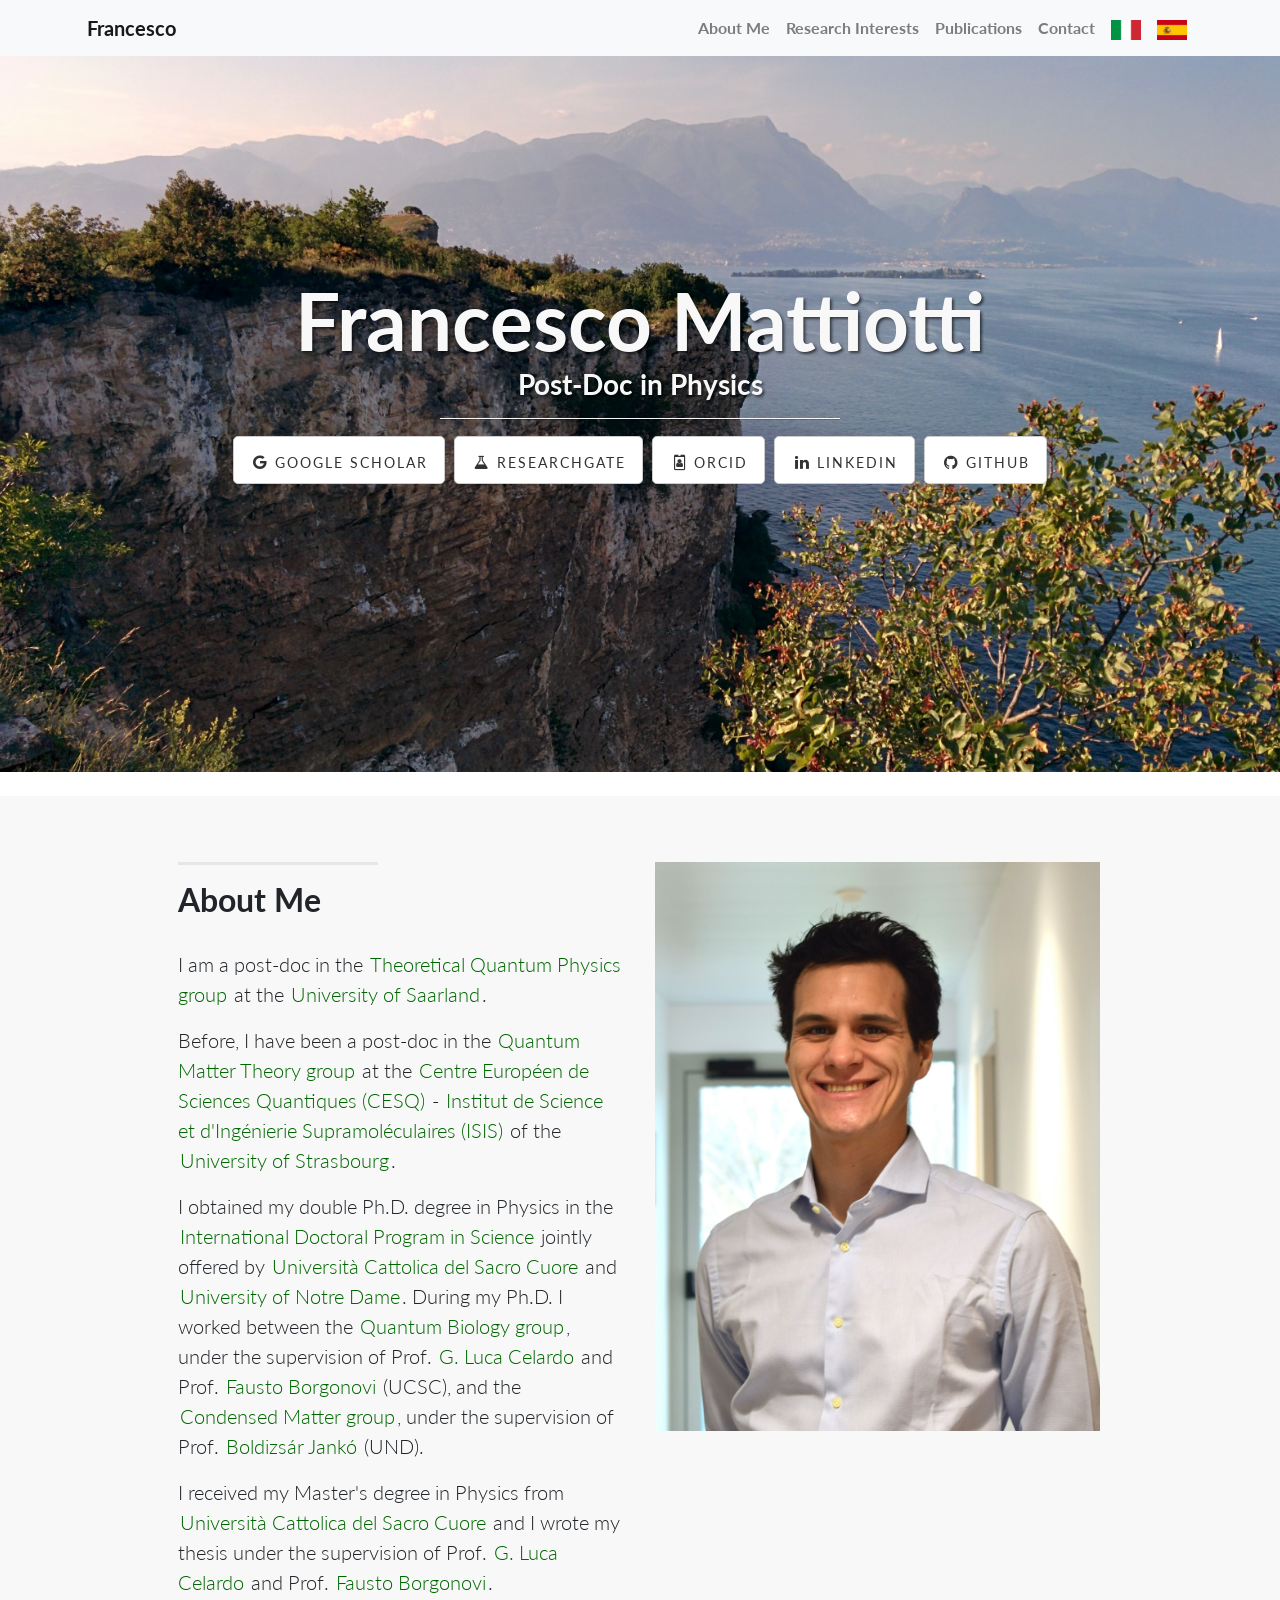
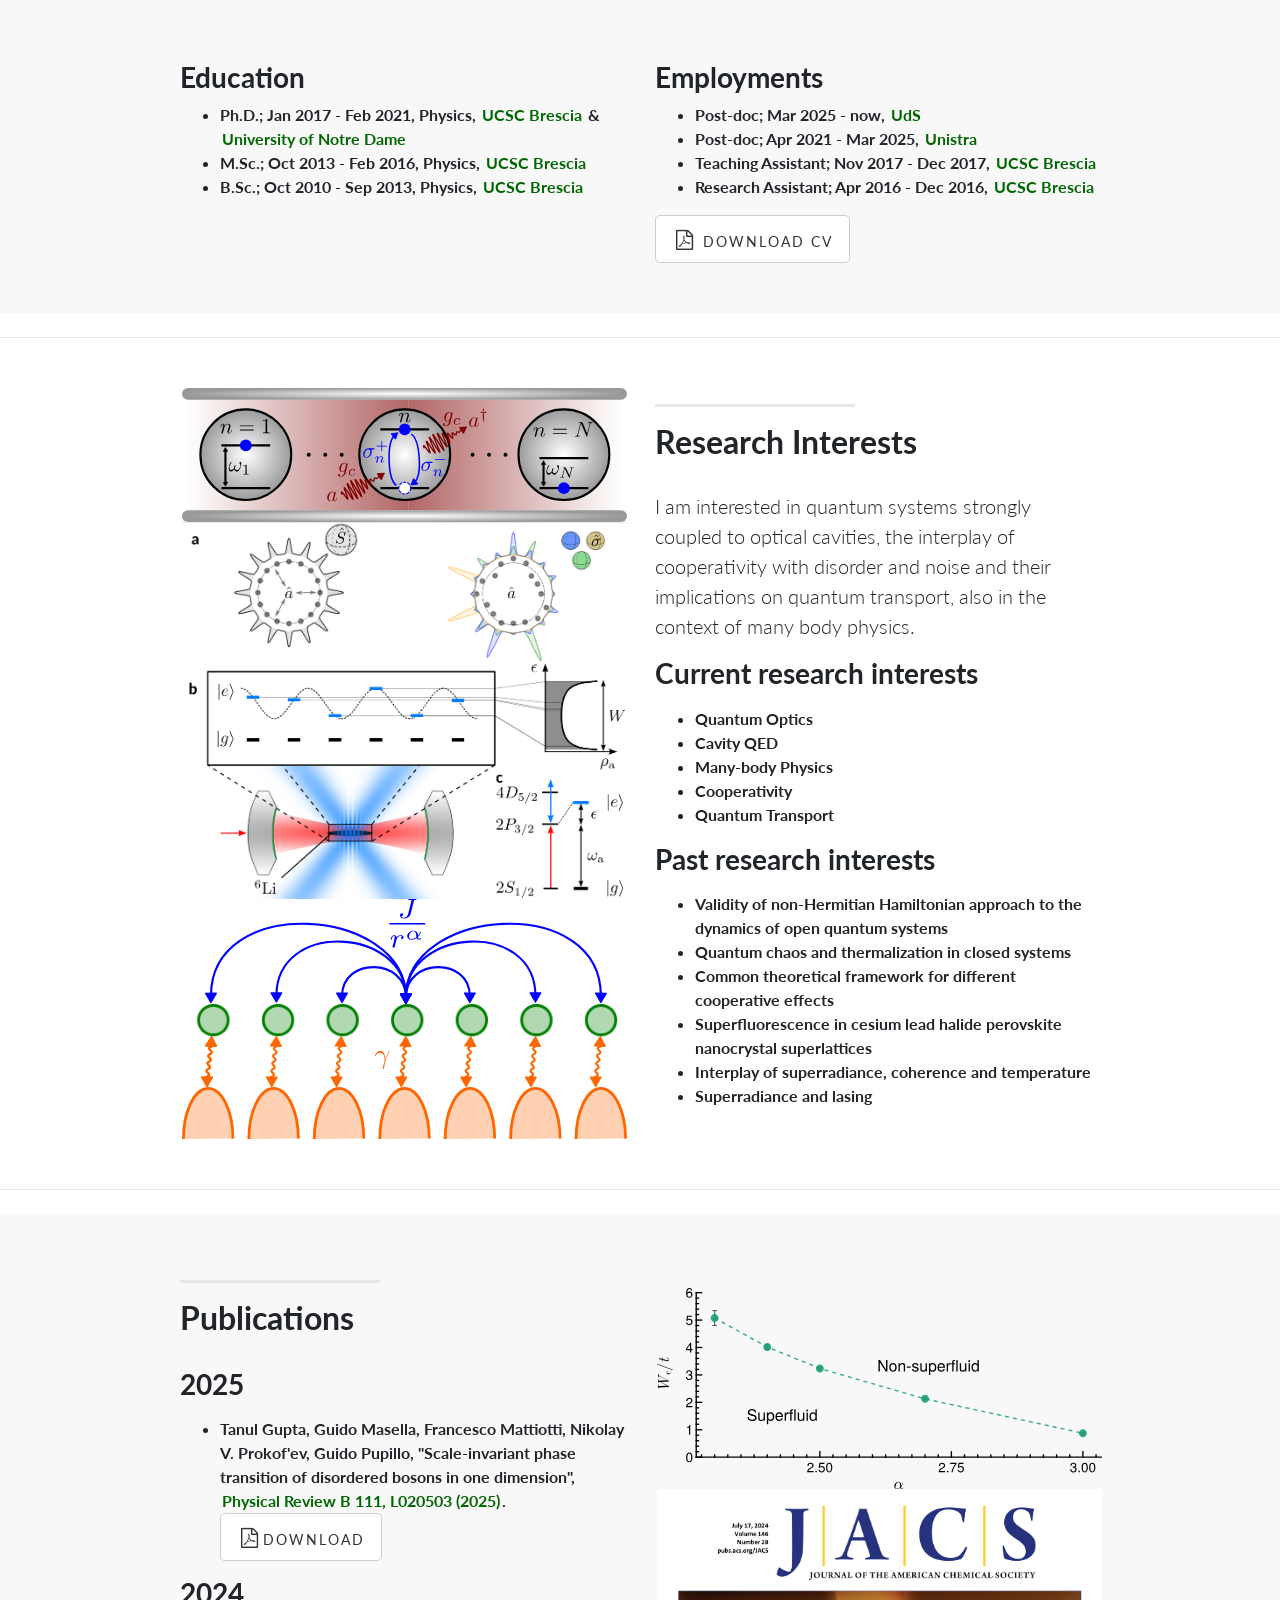
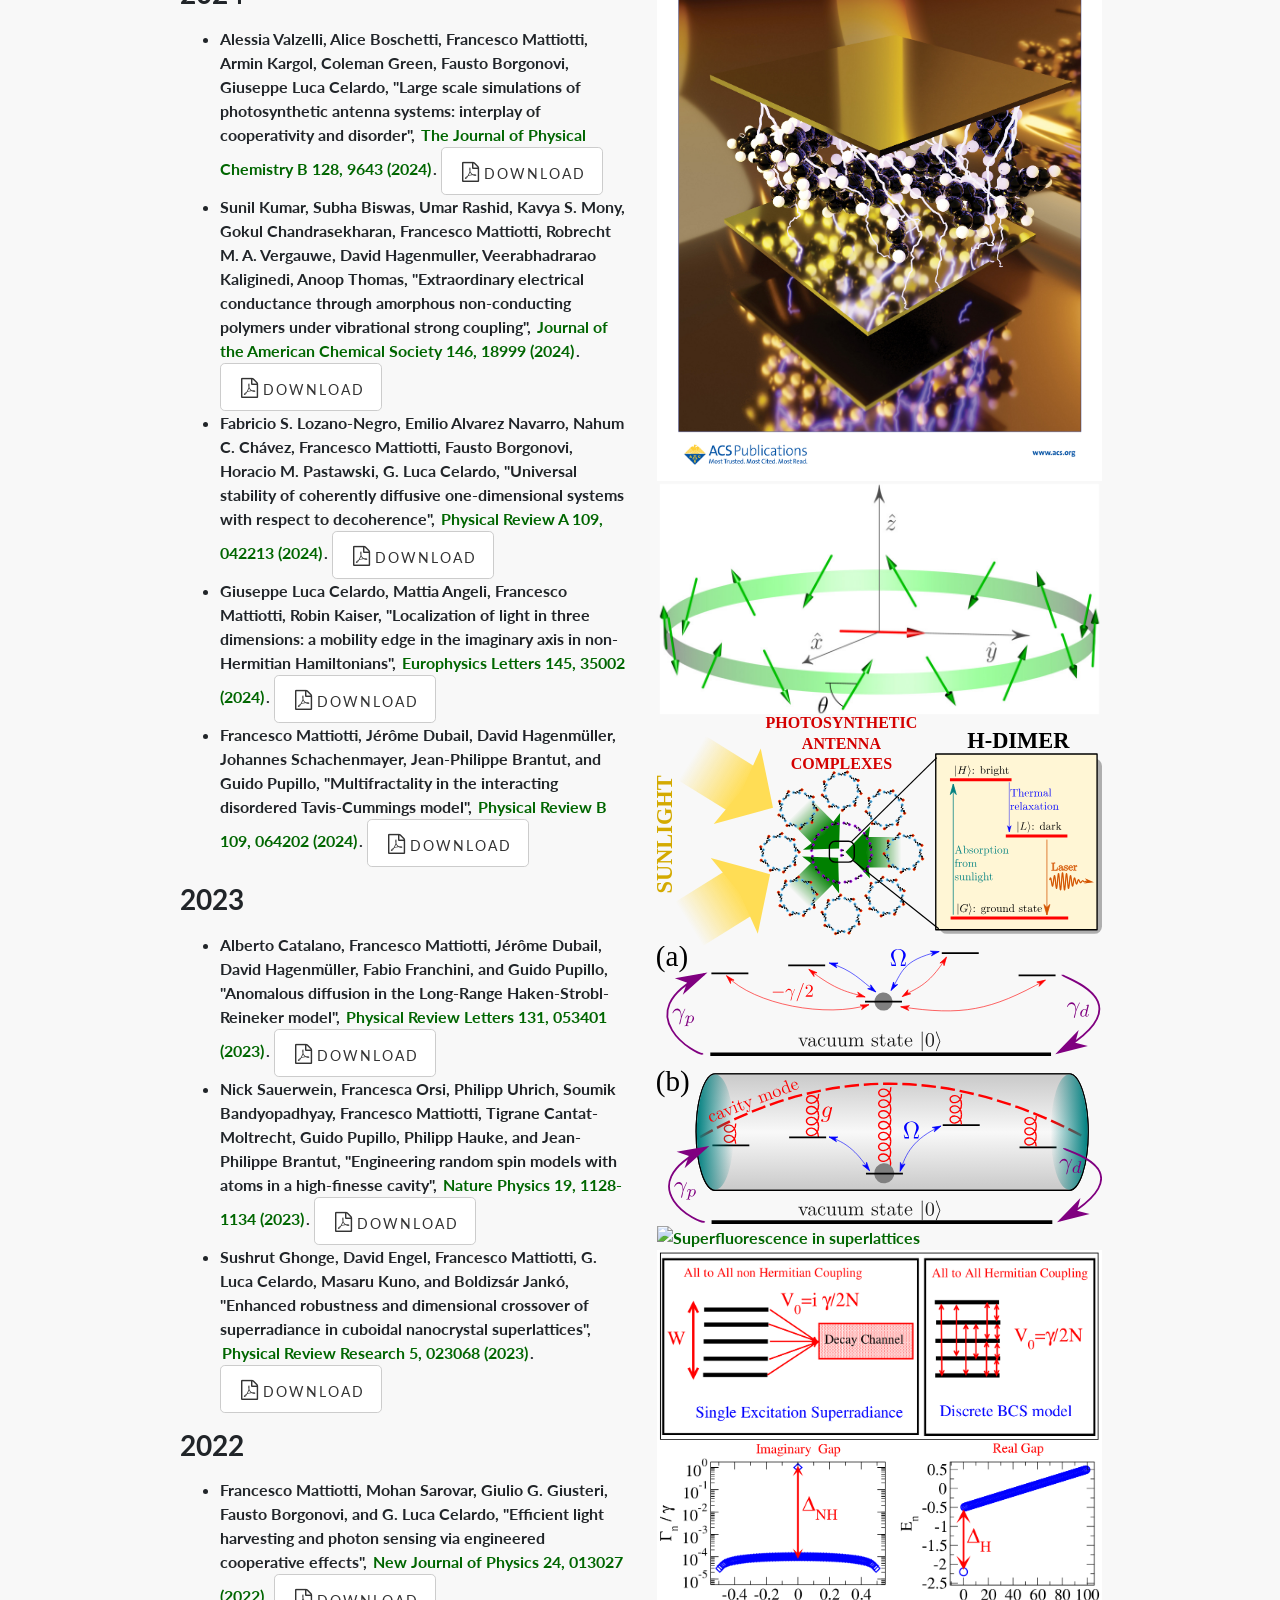
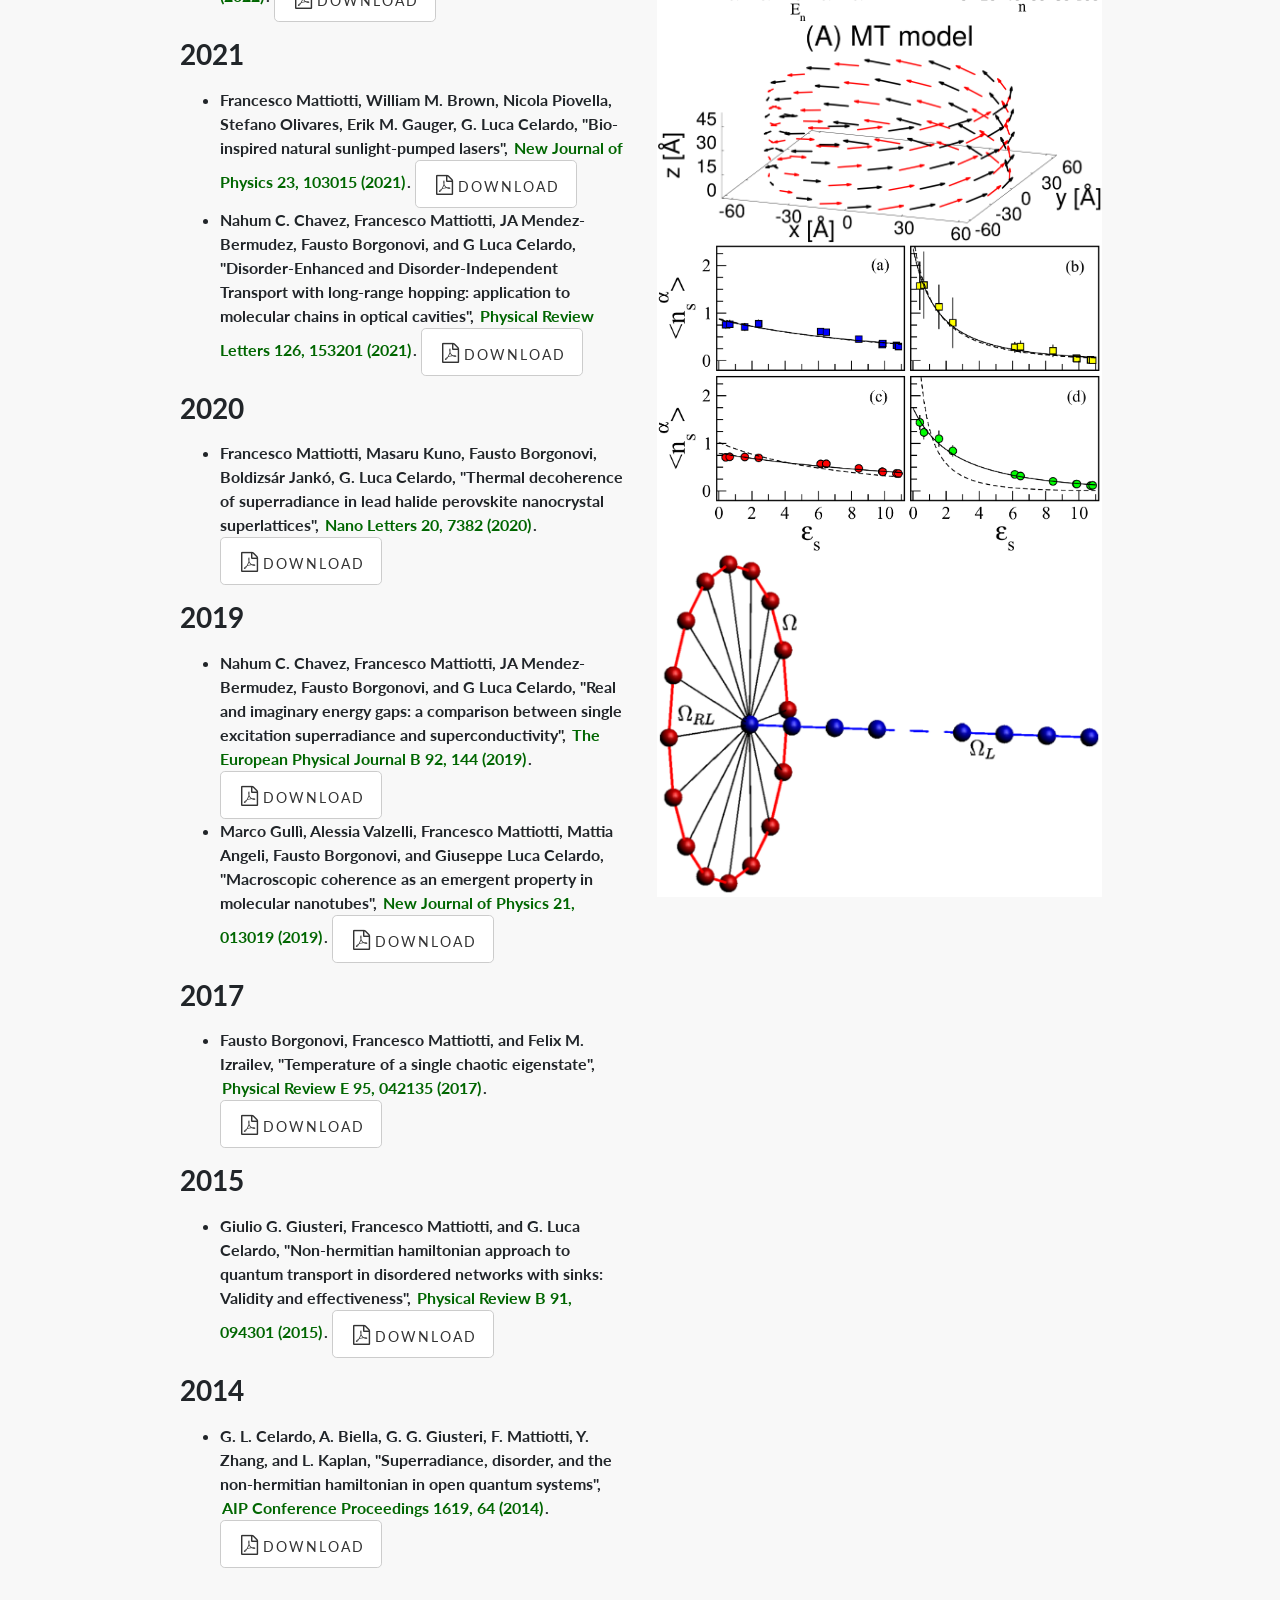
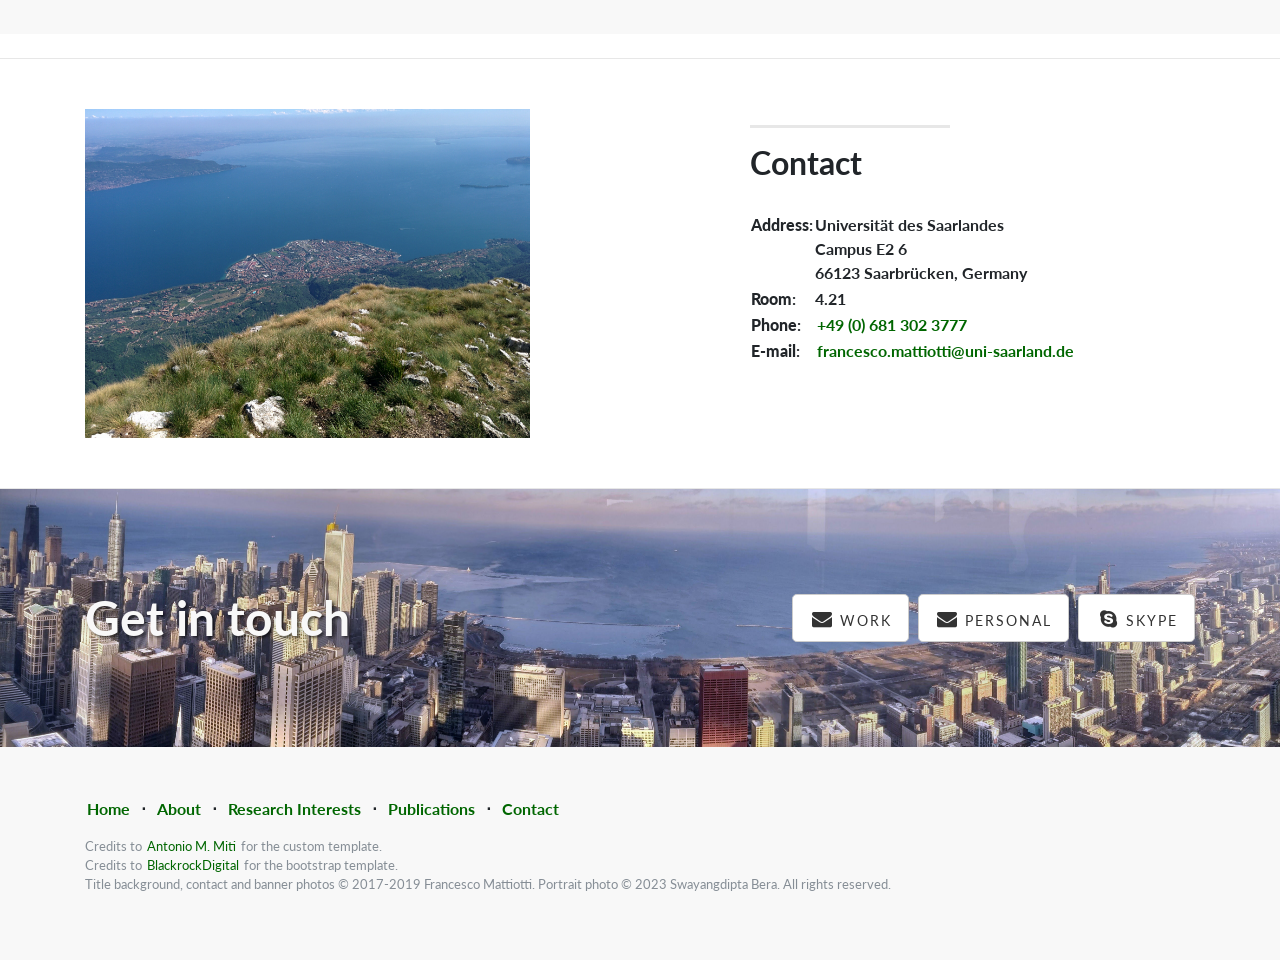
==== index.html @ fedf4f78 "wrong start month" ====
<!DOCTYPE html>
<html lang="en">

<link rel="shortcut icon" href="figures/icon.png" type="image/png">
<link rel="icon" href="figures/icon.png" type="image/png">

  <head>

    <meta charset="utf-8">
    <meta name="viewport" content="width=device-width, initial-scale=1, shrink-to-fit=no">
    <meta name="description" content="Personal webpage">
    <meta name="author" content="Francesco Mattiotti">

    <title>Francesco Mattiotti</title>

    <!-- Bootstrap core CSS -->
    <link href="vendor/bootstrap/css/bootstrap.css" rel="stylesheet">

    <!-- Custom fonts for this template -->
    <link href="vendor/font-awesome/css/font-awesome.min.css" rel="stylesheet" type="text/css">
    <link href="https://fonts.googleapis.com/css?family=Lato:300,400,700,300italic,400italic,700italic" rel="stylesheet" type="text/css">

    <!-- Custom styles for this template -->
    <link href="css/landing-page.css" rel="stylesheet">

    <!-- Global site tag (gtag.js) - Google Analytics -->
    <script async src="https://www.googletagmanager.com/gtag/js?id=UA-137967695-1"></script>
    <script>
      window.dataLayer = window.dataLayer || [];
      function gtag(){dataLayer.push(arguments);}
      gtag('js', new Date());

      gtag('config', 'UA-137967695-1');
    </script>

  </head>

  <body>

    <!-- Navigation -->
    <nav class="navbar navbar-expand-lg navbar-light bg-light fixed-top">
      <div class="container">
        <a class="navbar-brand" href="#">Francesco</a>
        <button class="navbar-toggler" type="button" data-toggle="collapse" data-target="#navbarResponsive" aria-controls="navbarResponsive" aria-expanded="false" aria-label="Toggle navigation">
          <span class="navbar-toggler-icon"></span>
        </button>
        <div class="collapse navbar-collapse" id="navbarResponsive">
          <ul class="navbar-nav ml-auto">
            <li class="nav-item">
              <a class="nav-link" href="#about">About Me</a>
            </li>
            <li class="nav-item">
              <a class="nav-link" href="#research">Research Interests</a>
            </li>
            <li class="nav-item">
              <a class="nav-link" href="#publications">Publications</a>
            </li>
            <li class="nav-item">
              <a class="nav-link" href="#contact">Contact</a>
            </li>
            <li class="nav-item">
              <a class="nav-link" href="it.html"><img class="img" height="20px" src="figures/it.png" alt="Italiano"></a>
            </li>
            <li class="nav-item">
              <a class="nav-link" href="es.html"><img class="img" height="20px" src="figures/es.png" alt="Espa&ntilde;ol"></a>
            </li>
          </ul>
        </div>
      </div>
    </nav>

    <!-- Header -->
    <header class="intro-header">
      <div class="container">
        <div class="intro-message">
          <h1>Francesco Mattiotti</h1>
          <h3>Post-Doc in Physics</h3>
          <hr class="intro-divider">
          <ul class="list-inline intro-social-buttons">
            <li class="list-inline-item">
              <a href="https://scholar.google.com/citations?user=OHOtcpYAAAAJ" class="btn btn-default btn-lg">
                <i class="fa fa-google fa-fw"></i>
                <span class="network-name">Google Scholar</span>
              </a>
            </li>
            <li class="list-inline-item">
              <a href="https://www.researchgate.net/profile/Francesco_Mattiotti" class="btn btn-default btn-lg">
                <i class="fa fa-flask fa-fw"></i>
                <span class="network-name">ResearchGate</span>
              </a>
            </li>
            <li class="list-inline-item">
              <a href="https://orcid.org/0000-0002-2532-8876" class="btn btn-default btn-lg">
                <i class="fa fa-id-badge fa-fw"></i>
                <span class="network-name">ORCID</span>
              </a>
            </li>
            <li class="list-inline-item">
              <a href="https://www.linkedin.com/in/francesco-mattiotti-a76813144/" class="btn btn-default btn-lg">
                <i class="fa fa-linkedin fa-fw"></i>
                <span class="network-name">Linkedin</span>
              </a>
            </li>
            <li class="list-inline-item">
              <a href="https://github.com/matiot" class="btn btn-default btn-lg">
                <i class="fa fa-github fa-fw"></i>
                <span class="network-name">Github</span>
              </a>
            </li>
          </ul>
        </div>
      </div>
    </header>

    <!--              -->    <!--              -->
    <!-- Page Content -->    <!--              -->

    <!-- About Me -->
    <a  name="about"></a>
    <section class="content-section-a">

      <div class="container">
        <div class="row">
          <div class="col-lg-5 ml-auto">
            <hr class="section-heading-spacer">
            <div class="clearfix"></div>
            <h2 class="section-heading">About Me</h2>
            <p class="lead">
	      I am a post-doc in the <a target="_blank" href="https://www.uni-saarland.de/lehrstuhl/morigi.html">Theoretical Quantum Physics group</a> at the <a target="_blank" href="https://www.uni-saarland.de/en/home.html">University of Saarland</a>.
            </p>
            <p class="lead">
	      Before, I have been a post-doc in the <a target="_blank" href="http://qmtheory.fr">Quantum Matter Theory group</a> at the <a target="_blank" href="https://www.cesq.eu">Centre Européen de Sciences Quantiques (CESQ)</a> - <a target="_blank" href="http://isis.unistra.fr">Institut de Science et d'Ing&eacute;nierie Supramol&eacute;culaires (ISIS)</a> of the <a target="_blank" href="http://unistra.fr">University of Strasbourg</a>.
            </p>
            <p class="lead">
              I obtained my double Ph.D. degree in Physics in the <a target="_blank" href="http://scuoledidottorato.unicatt.it/phdschools/science-home">International Doctoral Program in Science</a>
              jointly offered by
              <a target="_blank" href="http://dipartimenti.unicatt.it/dmf">Universit&agrave; Cattolica del Sacro Cuore</a>
              and
              <a target="_blank" href="https://science.nd.edu">University of Notre Dame</a>.
              During my Ph.D. I worked between the <a href="https://centridiricerca.unicatt.it/ilamp-interdisciplinary-laboratories-for-advanced-materials-physics-i-lamp-quantum-biology">Quantum Biology group</a>, under the supervision of Prof. <a href="https://www.unifi.it/p-doc2-0-0-A-3f2c36293b272f-0.html">G. Luca Celardo</a> and Prof. <a href="https://docenti.unicatt.it/ppd2/en/docenti/06102/fausto-borgonovi/profilo">Fausto Borgonovi</a>
              (UCSC), and the <a href="http://sites.nd.edu/condensed-matter-theory/">Condensed Matter group</a>, under the supervision of Prof. <a href="https://physics.nd.edu/people/faculty/boldizs-aacute-r-jank-oacute-o/">Boldizs&aacute;r Jank&oacute;</a> (UND).
            </p>
            <p class="lead">
              I received my Master's degree in Physics from
              <a target="_blank" href="http://dipartimenti.unicatt.it/dmf">Universit&agrave; Cattolica del Sacro Cuore</a>
              and I wrote my thesis under the supervision of Prof.
	      <a href="https://www.unifi.it/p-doc2-0-0-A-3f2c36293b272f-0.html">G. Luca Celardo</a> and Prof. <a href="https://docenti.unicatt.it/ppd2/en/docenti/06102/fausto-borgonovi/profilo">Fausto Borgonovi</a>.
            </p>
          </div>
          <div class="col-lg-5 mr-auto">
	    <p class="head">
	    </p>
            <a href="figures/trequarti-cesq.jpg">
            <img class="img-fluid" src="figures/trequarti-cesq.jpg" alt="My picture">
          </div>
        </div>

      </div>
      <!-- /.container -->

    <!-- Short Cv -->
    <a  name="cv"></a>
          <div class="container">
            <div class="row">
              <div class="col-lg-5 ml-auto">
                <div class="clearfix"></div>
                <h3>Education</h3>
                <ul>
                  <li> Ph.D.; Jan 2017 - Feb 2021, Physics,
			<a href="http://scuoledidottorato.unicatt.it/phdschools/science-home">UCSC Brescia</a> &
			<a target="_blank" href="https://science.nd.edu/">University of Notre Dame</a>
		  </li>
                  <li> M.Sc.; Oct 2013 - Feb 2016, Physics, <a href="http://dipartimenti.unicatt.it/dmf">UCSC Brescia</a>
		  </li>
                  <li> B.Sc.; Oct 2010 - Sep 2013, Physics, <a href="http://dipartimenti.unicatt.it/dmf">UCSC Brescia</a>
		  </li>
                </ul>
              </div>
              <div class="col-lg-5 mr-auto">
                <h3>Employments</h3>
                <ul>
                  <li> Post-doc; Mar 2025 - now, <a href="https://www.uni-saarland.de/en/home.html">UdS</a></li>
                  <li> Post-doc; Apr 2021 - Mar 2025, <a href="http://unistra.fr">Unistra</a></li>
                  <li> Teaching Assistant; Nov 2017 - Dec 2017, <a href="http://dipartimenti.unicatt.it/dmf">UCSC Brescia</a></li>
                  <li> Research Assistant; Apr 2016 - Dec 2016, <a href="http://dipartimenti.unicatt.it/dmf">UCSC Brescia</a></li>
                </ul>
		<a href="./cv/cven.pdf" class="btn btn-default btn-lg">
                <i class="fa fa-file-pdf-o fa-fw"></i>
                <span class="network-name">Download CV</span></a>
              </div>
            </div>

          </div>
          <!-- /.container -->
        </section>



    <!-- Research Interest -->
    <a  name="research"></a>
    <section class="content-section-b">

      <div class="container">

        <div class="row">
          <div class="col-lg-5 mr-auto order-lg-2">
            <hr class="section-heading-spacer">
            <div class="clearfix"></div>
            <h2 class="section-heading">Research Interests</h2>
            <p class="lead">
	      I am interested in quantum systems strongly coupled to optical cavities, the interplay of cooperativity with disorder and noise and their implications on quantum transport, also in the context of many body physics.
            </p>
	    <p class="lead"><h3>Current research interests</h3></p>
	    <ul>
	      <li>Quantum Optics</li>
	      <li>Cavity QED</li>
	      <li>Many-body Physics</li>
	      <li>Cooperativity</li>
	      <li>Quantum Transport</li>
	    </ul>

	    <p class="lead"><h3>Past research interests</h3></p>
	    <ul><li>Validity of non-Hermitian Hamiltonian approach to the dynamics of open quantum systems</li>
	      <li>Quantum chaos and thermalization in closed systems</li>
	      <li>Common theoretical framework for different cooperative effects</li>
	      <li>Superfluorescence in cesium lead halide perovskite nanocrystal superlattices</li>
	      <li>Interplay of superradiance, coherence and temperature</li>
	      <li>Superradiance and lasing</li>
	    </ul>

          </div>
          <div class="col-lg-5 ml-auto order-lg-1">
            <a href="https://doi.org/10.1103/PhysRevB.109.064202"><img class="img-fluid center-block" src="figures/fig1a.svg" alt="Multifractality in the interacting disordered Tavis-Cummings model"></a>
            <br>
            <a href="https://www.nature.com/articles/s41567-023-02033-3"><img class="img-fluid" src="figures/cqed.png" alt="Engineering random spin models with atoms in a high-finesse cavity"></a>
            <br>
            <a href="https://doi.org/10.1103/PhysRevLett.131.053401"><img class="img-fluid" src="figures/dephasing.svg" alt="Anomalous diffusion in the Long-Range Haken-Strobl-Reineker model"></a>
          </div>
        </div>

      </div>
      <!-- /.container -->

    </section>
    <!-- /.content-section-b -->

      <!-- Publications-->
    <a  name="publications"></a>
    <section class="content-section-a">

      <div class="container">

        <div class="row">
          <div class="col-lg-5 ml-auto">
            <hr class="section-heading-spacer">
            <div class="clearfix"></div>
            <h2 class="section-heading">Publications</h2>
	  <p class="lead"><h3>2025</h3></p>
	  <ul>
	    <li>
                Tanul Gupta, Guido Masella, Francesco Mattiotti, Nikolay V. Prokof'ev, Guido Pupillo, "Scale-invariant phase transition of disordered bosons in one dimension", <a form style="display:inline" href="https://doi.org/10.1103/PhysRevB.111.L020503">Physical Review B 111, L020503 (2025)</a>.
	      <a href="./papers/PhysRevB.111.L020503-withSM.pdf" class="btn btn-default btn-lg"><i class="fa fa-file-pdf-o fa-fw"></i><span class="network-name">Download</span></a>
	    </li>
	  </ul>

	  <p class="lead"><h3>2024</h3></p>
	  <ul>
	    <li>
	      Alessia Valzelli, Alice Boschetti, Francesco Mattiotti, Armin Kargol, Coleman Green, Fausto Borgonovi, Giuseppe Luca Celardo, "Large scale simulations of photosynthetic antenna systems: interplay of cooperativity and disorder", <a form style="display:inline" href="https://doi.org/10.1021/acs.jpcb.4c02406">The Journal of Physical Chemistry B 128, 9643 (2024)</a>.
	      <a href="./papers/2404.08542v2.pdf" class="btn btn-default btn-lg"><i class="fa fa-file-pdf-o fa-fw"></i><span class="network-name">Download</span></a>
	    </li>
	    <li>
	      Sunil Kumar, Subha Biswas, Umar Rashid, Kavya S. Mony, Gokul Chandrasekharan, Francesco Mattiotti, Robrecht M. A. Vergauwe, David Hagenmuller, Veerabhadrarao Kaliginedi, Anoop Thomas, "Extraordinary electrical conductance through amorphous non-conducting polymers under vibrational strong coupling", <a form style="display:inline" href="https://doi.org/10.1021/jacs.4c03016">Journal of the American Chemical Society 146, 18999 (2024)</a>.
	      <a href="./papers/2303.03777v2.pdf" class="btn btn-default btn-lg"><i class="fa fa-file-pdf-o fa-fw"></i><span class="network-name">Download</span></a>
	    </li>
	    <li>
	      Fabricio S. Lozano-Negro, Emilio Alvarez Navarro, Nahum C. Chávez, Francesco Mattiotti, Fausto Borgonovi, Horacio M. Pastawski, G. Luca Celardo, "Universal stability of coherently diffusive one-dimensional systems with respect to decoherence", <a form style="display:inline" href="https://doi.org/10.1103/PhysRevA.109.042213">Physical Review A 109, 042213 (2024)</a>.
	      <a href="./papers/PhysRevA.109.042213.pdf" class="btn btn-default btn-lg"><i class="fa fa-file-pdf-o fa-fw"></i><span class="network-name">Download</span></a>
	    </li>
	    <li>
	      Giuseppe Luca Celardo, Mattia Angeli, Francesco Mattiotti, Robin Kaiser, "Localization of light in three dimensions: a mobility edge in the imaginary axis in non-Hermitian Hamiltonians", <a form style="display:inline" href="https://doi.org/10.1209/0295-5075/ad222c">Europhysics Letters 145, 35002 (2024)</a>.
	      <a href="./papers/Celardo_2024_EPL_145_35002-withSM.pdf" class="btn btn-default btn-lg"><i class="fa fa-file-pdf-o fa-fw"></i><span class="network-name">Download</span></a>
	    </li>
            <li>
              Francesco Mattiotti, Jérôme Dubail, David Hagenmüller, Johannes Schachenmayer, Jean-Philippe Brantut, and Guido Pupillo, "Multifractality in the interacting disordered Tavis-Cummings model", <a form style="display:inline" href="https://doi.org/10.1103/PhysRevB.109.064202">Physical Review B 109, 064202 (2024)</a>.
	      <a href="./papers/PhysRevB.109.064202.pdf" class="btn btn-default btn-lg"><i class="fa fa-file-pdf-o fa-fw"></i><span class="network-name">Download</span></a>
            </li>
          </ul>

	  <p class="lead"><h3>2023</h3></p>
	  <ul>
	    <li>
	      Alberto Catalano, Francesco Mattiotti, Jérôme Dubail, David Hagenmüller, Fabio Franchini, and Guido Pupillo, "Anomalous diffusion in the Long-Range Haken-Strobl-Reineker model", <a form style="display:inline" href="https://doi.org/10.1103/PhysRevLett.131.053401">Physical Review Letters 131, 053401 (2023)</a>.
	      <a href="./papers/PhysRevLett.131.053401-withSM.pdf" class="btn btn-default btn-lg"><i class="fa fa-file-pdf-o fa-fw"></i><span class="network-name">Download</span></a>
	    </li>
	    <li>
	      Nick Sauerwein, Francesca Orsi, Philipp Uhrich, Soumik Bandyopadhyay, Francesco Mattiotti, Tigrane Cantat-Moltrecht, Guido Pupillo, Philipp Hauke, and Jean-Philippe Brantut, "Engineering random spin models with atoms in a high-finesse cavity", <a form style="display:inline" href="https://www.nature.com/articles/s41567-023-02033-3">Nature Physics 19, 1128-1134 (2023)</a>.
	      <a href="./papers/s41567-023-02033-3-withSM.pdf" class="btn btn-default btn-lg"><i class="fa fa-file-pdf-o fa-fw"></i><span class="network-name">Download</span></a>
	    </li>
	    <li>
	      Sushrut Ghonge, David Engel, Francesco Mattiotti, G. Luca Celardo, Masaru Kuno, and Boldizsár Jankó, "Enhanced robustness and dimensional crossover of superradiance in cuboidal nanocrystal superlattices", <a form style="display:inline" href="https://doi.org/10.1103/PhysRevResearch.5.023068">Physical Review Research 5, 023068 (2023)</a>.
	      <a href="./papers/PhysRevResearch.5.023068-withSM.pdf" class="btn btn-default btn-lg"><i class="fa fa-file-pdf-o fa-fw"></i><span class="network-name">Download</span></a>
	    </li>
          </ul>

	  <p class="lead"><h3>2022</h3></p>
	  <ul>
	    <li>
	      Francesco Mattiotti, Mohan Sarovar, Giulio G. Giusteri, Fausto Borgonovi, and G. Luca Celardo, "Efficient light harvesting and photon sensing via engineered cooperative effects", <a form style="display:inline" href="https://doi.org/10.1088/1367-2630/ac4127">New Journal of Physics 24, 013027 (2022)</a>.
	      <a href="./papers/Mattiotti_2022_New_J._Phys._24_013027.pdf" class="btn btn-default btn-lg"><i class="fa fa-file-pdf-o fa-fw"></i><span class="network-name">Download</span></a>
	    </li>
	  </ul>

	  <p class="lead"><h3>2021</h3></p>
	  <ul>
	    <li>
	      Francesco Mattiotti, William M. Brown, Nicola Piovella, Stefano Olivares, Erik M. Gauger, G. Luca Celardo, "Bio-inspired natural sunlight-pumped lasers", <a form style="display:inline" href="https://doi.org/10.1088/1367-2630/ac2852">New Journal of Physics 23, 103015 (2021)</a>.
	      <a href="./papers/Mattiotti_2021_New_J._Phys._23_103015-withSM.pdf" class="btn btn-default btn-lg"><i class="fa fa-file-pdf-o fa-fw"></i><span class="network-name">Download</span></a>
	    </li>
	    <li>
	      Nahum C. Chavez, Francesco Mattiotti, JA Mendez-Bermudez, Fausto Borgonovi, and G Luca Celardo, "Disorder-Enhanced and Disorder-Independent Transport with long-range hopping: application to molecular chains in optical cavities", <a form style="display:inline" href="https://doi.org/10.1103/PhysRevLett.126.153201">Physical Review Letters 126, 153201 (2021)</a>.
	      <a href="./papers/PhysRevLett.126.153201-withSM.pdf" class="btn btn-default btn-lg"><i class="fa fa-file-pdf-o fa-fw"></i><span class="network-name">Download</span></a>
	    </li>
	  </ul>

	  <p class="lead"><h3>2020</h3></p>
	  <ul>
	    <li>
	      Francesco Mattiotti, Masaru Kuno, Fausto Borgonovi, Boldizs&aacute;r Jank&oacute;, G. Luca Celardo, "Thermal decoherence of superradiance in lead halide perovskite nanocrystal superlattices", <a form style="display:inline" href="https://pubs.acs.org/doi/10.1021/acs.nanolett.0c02784">Nano Letters 20, 7382 (2020)</a>.
	      <a href="./papers/nanolett2020-accepted.pdf" class="btn btn-default btn-lg"><i class="fa fa-file-pdf-o fa-fw"></i><span class="network-name">Download</span></a>
	    </li>
	  </ul>

	  <p class="lead"><h3>2019</h3></p>
	  <ul>
	    <li>
	      Nahum C. Chavez, Francesco Mattiotti, JA Mendez-Bermudez, Fausto Borgonovi, and G Luca Celardo, "Real and imaginary energy gaps: a comparison between single excitation superradiance and superconductivity", <a form style="display:inline" href="https://doi.org/10.1140/epjb/e2019-100016-3">The European Physical Journal B 92, 144 (2019)</a>.
	      <a href="./papers/Ch-vez_et_al-2019-The_European_Physical_Journal_B.pdf" class="btn btn-default btn-lg"><i class="fa fa-file-pdf-o fa-fw"></i><span class="network-name">Download</span></a>
	    </li>
	    <li>
	      Marco Gull&igrave;, Alessia Valzelli, Francesco Mattiotti, Mattia Angeli, Fausto Borgonovi, and Giuseppe Luca Celardo, "Macroscopic coherence as an emergent property in molecular nanotubes", <a form style="display:inline" href="https://iopscience.iop.org/article/10.1088/1367-2630/aaf01a">New Journal of Physics 21, 013019 (2019)</a>.
	      <a href="./papers/Gullì_2019_New_J._Phys._21_013019.pdf" class="btn btn-default btn-lg"><i class="fa fa-file-pdf-o fa-fw"></i><span class="network-name">Download</span></a>
	    </li>
	  </ul>

	  <p class="lead"><h3>2017</h3></p>
	  <ul>
	    <li>
	      Fausto Borgonovi, Francesco Mattiotti, and Felix M. Izrailev, "Temperature of a single chaotic eigenstate", <a form style="display:inline" href="https://journals.aps.org/pre/abstract/10.1103/PhysRevE.95.042135">Physical Review E 95, 042135 (2017)</a>.
	      <a href="./papers/PhysRevE.95.042135.pdf" class="btn btn-default btn-lg"><i class="fa fa-file-pdf-o fa-fw"></i><span class="network-name">Download</span></a>
	    </li>
	  </ul>

	  <p class="lead"><h3>2015</h3></p>
	  <ul>
	    <li>
	      Giulio G. Giusteri, Francesco Mattiotti, and G. Luca Celardo, "Non-hermitian hamiltonian approach to quantum transport in disordered networks with sinks: Validity and effectiveness", <a form style="display:inline" href="https://journals.aps.org/prb/abstract/10.1103/PhysRevB.91.094301">Physical Review B 91, 094301 (2015)</a>.
	      <a href="./papers/PhysRevB.91.094301.pdf" class="btn btn-default btn-lg"><i class="fa fa-file-pdf-o fa-fw"></i><span class="network-name">Download</span></a>
	    </li>
	  </ul>

	  <p class="lead"><h3>2014</h3></p>
	  <ul>
	    <li>
	      G. L. Celardo, A. Biella, G. G. Giusteri, F. Mattiotti, Y. Zhang, and L. Kaplan, "Superradiance, disorder, and the non-hermitian hamiltonian in open quantum systems", <a form style="display:inline" href="https://aip.scitation.org/doi/abs/10.1063/1.4899219">AIP Conference Proceedings 1619, 64 (2014)</a>.
	      <a href="./papers/ProceedingsLev.pdf" class="btn btn-default btn-lg"><i class="fa fa-file-pdf-o fa-fw"></i><span class="network-name">Download</span></a>
	    </li>
	  </ul>

          </div>
          <div class="col-lg-5 mr-auto ">
            <br>
            <a href="https://doi.org/10.1103/PhysRevB.111.L020503"><img class="img-fluid" src="figures/phasetransition.svg" alt="Scale-invariant phase transition of disordered bosons in one dimension"></a>
            <br>
            <a href="https://doi.org/10.1021/jacs.4c03016"><img class="img-fluid" src="figures/jacs-cover.jpg" alt="Extraordinary electrical conductance through amorphous non-conducting polymers under vibrational strong coupling"></a>
            <br>
            <a href="https://doi.org/10.1088/1367-2630/ac4127"><img class="img-fluid" src="figures/sensor.png" alt="Efficient light harvesting and photon sensing via engineered cooperative effects"></a>
            <br>
            <a href="https://doi.org/10.1088/1367-2630/ac2852"><img class="img-fluid" src="figures/laser.svg" alt="Bio-inspired natural sunlight-pumped lasers"></a>
            <br>
            <a href="https://doi.org/10.1103/PhysRevLett.126.153201"><img class="img-fluid" src="figures/long-cavity6.svg" alt="Disorder-Enhanced and Disorder-Independent Transport with long-range hopping"></a>
            <br>
	    <a href="https://pubs.acs.org/doi/10.1021/acs.nanolett.0c02784"><img class="img-fluid center-block" src="./figures/movie.gif" alt="Superfluorescence in superlattices"></a>
            <br>
            <a href="https://doi.org/10.1140/epjb/e2019-100016-3"><img class="img-fluid center-block" src="./figures/gap.png" alt="Comparing Superradiance and Superconductivity"></a>
            <br>
            <a href="https://iopscience.iop.org/article/10.1088/1367-2630/aaf01a/pdf"><img class="img-fluid" src="figures/macroscopic.png" alt="Macroscopic coherence in molecular nanotubes"></a>
	    <br>
	    <a href="https://journals.aps.org/pre/abstract/10.1103/PhysRevE.95.042135"><img class="img-fluid center-block"  src="./figures/temperature.png" alt="Quantum chaos"></a>
	    <br>
	    <a href="https://journals.aps.org/prb/abstract/10.1103/PhysRevB.91.094301"><img class="img-fluid center-block" src="./figures/nonhermitian.png" alt="Non-Hermitian Hamiltonian approach to quantum transport"></a>
	    <!-- <a href="https://aip.scitation.org/doi/abs/10.1063/1.4899219"><img class="img-fluid center-block" src="./figures/superradiance.png" alt="Interplay of superradiance and disorder"></a> -->
          </div>
        </div>

      </div>
      <!-- /.container -->

    </section>
    <!-- /.content-section-b -->

  <!-- CONTACT INFORMATION -->
    <a  name="contact"></a>
    <section class="content-section-b">

      <div class="container">

        <div class="row">
          <div class="col-lg-5 ml-auto order-lg-2">
            <hr class="section-heading-spacer">
            <div class="clearfix"></div>
            <h2 class="section-heading">Contact</h2>
		<table>
                  <tr><td valign=top><b>Address</b>: <td>
                Universität des Saarlandes<br>
                    Campus E2 6<br>
		    66123 Saarbrücken, Germany<br>
                  <tr><td valign=top><b>Room</b>: <td>
                      4.21<br>
                  <tr><td valign=top><b>Phone</b>: <td>
                      <a href="tel:+496813023777">+49 (0) 681 302 3777</a><br>
                  <tr><td valign=top><b>E-mail</b>: <td>
                <a href="mailto:francesco.mattiotti@uni-saarland.de">francesco.mattiotti@uni-saarland.de</a><br>
		</table>

	</div>
          <div class="col-lg-5 mr-auto order-lg-1">
            <img class="img-fluid" src="figures/toscolano.jpg">
          </div>
        </div>

      </div>
      <!-- /.container -->

    </section>
    <!-- /.content-section-b -->


<!-- Contatti-->

    <aside class="banner">

      <div class="container">

        <div class="row">
          <div class="col-lg-6 my-auto">
            <h2>Get in touch</h2>
          </div>
          <div class="col-lg-6 my-auto">
            <ul class="list-inline banner-social-buttons">
              <li class="list-inline-item">
                <a href="mailto:francesco.mattiotti@uni-saarland.de" class="btn btn-default btn-lg">
                  <i class="fa fa-envelope fa-fw"></i>
                  <span class="network-name">Work</span>
                </a>
              </li>
              <li class="list-inline-item">
                <a href="mailto:mattiottifrancesco@gmail.com" class="btn btn-default btn-lg">
                  <i class="fa fa-envelope fa-fw"></i>
                  <span class="network-name">Personal</span>
                </a>
              </li>
              <li class="list-inline-item">
                <a href="skype:francesco.mattiotti" class="btn btn-default btn-lg">
                  <i class="fa fa-skype fa-fw"></i>
                  <span class="network-name">Skype</span>
                </a>
              </li>
            </ul>
          </div>
        </div>

      </div>
      <!-- /.container -->

    </aside>
    <!-- /.banner -->

    <!-- Footer -->
    <footer>
      <div class="container">
        <ul class="list-inline">
          <li class="list-inline-item">
            <a href="#">Home</a>
          </li>
          <li class="footer-menu-divider list-inline-item">&sdot;</li>
          <li class="list-inline-item">
            <a href="#about">About</a>
          </li>
          <li class="footer-menu-divider list-inline-item">&sdot;</li>
          <li class="list-inline-item">
            <a href="#research">Research Interests</a>
          </li>
          <li class="footer-menu-divider list-inline-item">&sdot;</li>
          <li class="list-inline-item">
            <a href="#publications">Publications</a>
          </li>
          <li class="footer-menu-divider list-inline-item">&sdot;</li>
          <li class="list-inline-item">
            <a href="#contact">Contact</a>
          </li>
        </ul>
        <p class="copyright text-muted small">
	  Credits to <a href="https://github.com/MasterToninus/MasterToninus.github.io">Antonio M. Miti</a> for the custom template.
        <br>
	  Credits to <a href="https://github.com/BlackrockDigital/startbootstrap-landing-page">BlackrockDigital</a> for the bootstrap template.
        <br>
          Title background, contact and banner photos © 2017-2019 Francesco Mattiotti. Portrait photo © 2023 Swayangdipta Bera. All rights reserved.
        </p>
      </div>
    </footer>

    <!-- Bootstrap core JavaScript -->
    <script src="vendor/jquery/jquery.min.js"></script>
    <script src="vendor/bootstrap/js/bootstrap.bundle.min.js"></script>

  </body>

</html>
---- css/landing-page.css ----
/*!
 * Start Bootstrap - Landing Page (https://startbootstrap.com/template-overviews/landing-page)
 * Copyright 2013-2017 Start Bootstrap
 * Licensed under MIT (https://github.com/BlackrockDigital/startbootstrap-landing-page/blob/master/LICENSE)
 */

body, html {
  width: 100%;
  height: 100%;
}

body, h1, h2, h3, h4, h5, h6 {
  font-family: "Lato", "Helvetica Neue", Helvetica, Arial, sans-serif;
  font-weight: 700;
}

.intro-header {
  padding-top: 50px;
  padding-bottom: 50px;
  text-align: center;
  color: #f8f8f8;
  background: url(../figures/intro-bg.jpg) no-repeat center center;
  background-size: cover;
}

.intro-message {
  position: relative;
  padding-top: 20%;
  padding-bottom: 20%;
}

.intro-message>h1 {
  margin: 0;
  text-shadow: 2px 2px 3px rgba(0, 0, 0, 0.6);
  font-size: 5em;
}

.intro-divider {
  width: 400px;
  border-top: 1px solid #f8f8f8;
  border-bottom: 1px solid rgba(0, 0, 0, 0.2);
}

.intro-message>h3 {
  text-shadow: 2px 2px 3px rgba(0, 0, 0, 0.6);
}

.intro-social-buttons i {
  font-size: 80%;
}

@media(max-width:767px) {
  .intro-message {
    padding-bottom: 15%;
  }
  .intro-message>h1 {
    font-size: 3em;
  }
  ul.intro-social-buttons>li {
    display: block;
    margin-bottom: 20px;
    padding: 0;
  }
  ul.intro-social-buttons>li:last-child {
    margin-bottom: 0;
  }
  .intro-divider {
    width: 100%;
  }
}

.network-name {
  text-transform: uppercase;
  font-size: 14px;
  font-weight: 400;
  letter-spacing: 2px;
}

.content-section-a {
  padding: 50px 0;
  background-color: #f8f8f8;
}

.content-section-b {
  padding: 50px 0;
  border-top: 1px solid #e7e7e7;
  border-bottom: 1px solid #e7e7e7;
}

.section-heading {
  margin-bottom: 30px;
}

.section-heading-spacer {
  float: left;
  width: 200px;
  border-top: 3px solid #e7e7e7;
}

.banner {
  padding: 100px 0;
  color: #f8f8f8;
  background: url(../figures/banner-bg.jpg) no-repeat center center;
  background-size: cover;
}

.banner h2 {
  margin: 0;
  text-shadow: 2px 2px 3px rgba(0, 0, 0, 0.6);
  font-size: 3em;
}

.banner ul {
  margin-bottom: 0;
}

.banner-social-buttons {
  float: right;
  margin-top: 0;
}

@media(max-width:1199px) {
  ul.banner-social-buttons {
    float: left;
    margin-top: 15px;
  }
}

@media(max-width:767px) {
  .banner h2 {
    margin: 0;
    text-shadow: 2px 2px 3px rgba(0, 0, 0, 0.6);
    font-size: 3em;
  }
  ul.banner-social-buttons>li {
    display: block;
    margin-bottom: 20px;
    padding: 0;
  }
  ul.banner-social-buttons>li:last-child {
    margin-bottom: 0;
  }
}

footer {
  padding: 50px 0;
  background-color: #f8f8f8;
}

/* My Option */
.underconstruction-header {
    padding-top: 50px; /* If you're making other pages, make sure there is 50px of padding to make sure the navbar doesn't overlap content! */
    padding-bottom: 50px;
    text-align: center;
    color: #f8f8f8;
    background: url('https://c2.staticflickr.com/8/7453/13135235153_22e422c240_b.jpg') no-repeat center center;
    background-size: cover;
}
.underconstruction-message {
    position: relative;
    padding-top: 20%;
    padding-bottom: 20%;
}
.underconstruction-message > h1 {
    margin: 0;
    text-shadow: 2px 2px 3px rgba(0,0,0,0.6);
    font-size: 8em;
    /*color: red;*/
}

a {
	/* padding: 20px; */ /* Original template large padding */
	padding: 2px;
	color: #006600;
}

/* The template is using a large padding for link because it assumes that
 * all the link will be put into a button. */
/* Added class with smaller link in order to include them inside a paragraph */
.smallerlink a{
		padding: 2.5px;
}

p.lastupdate {
  text-align: center;
  margin: 20px 5px 5px;
}
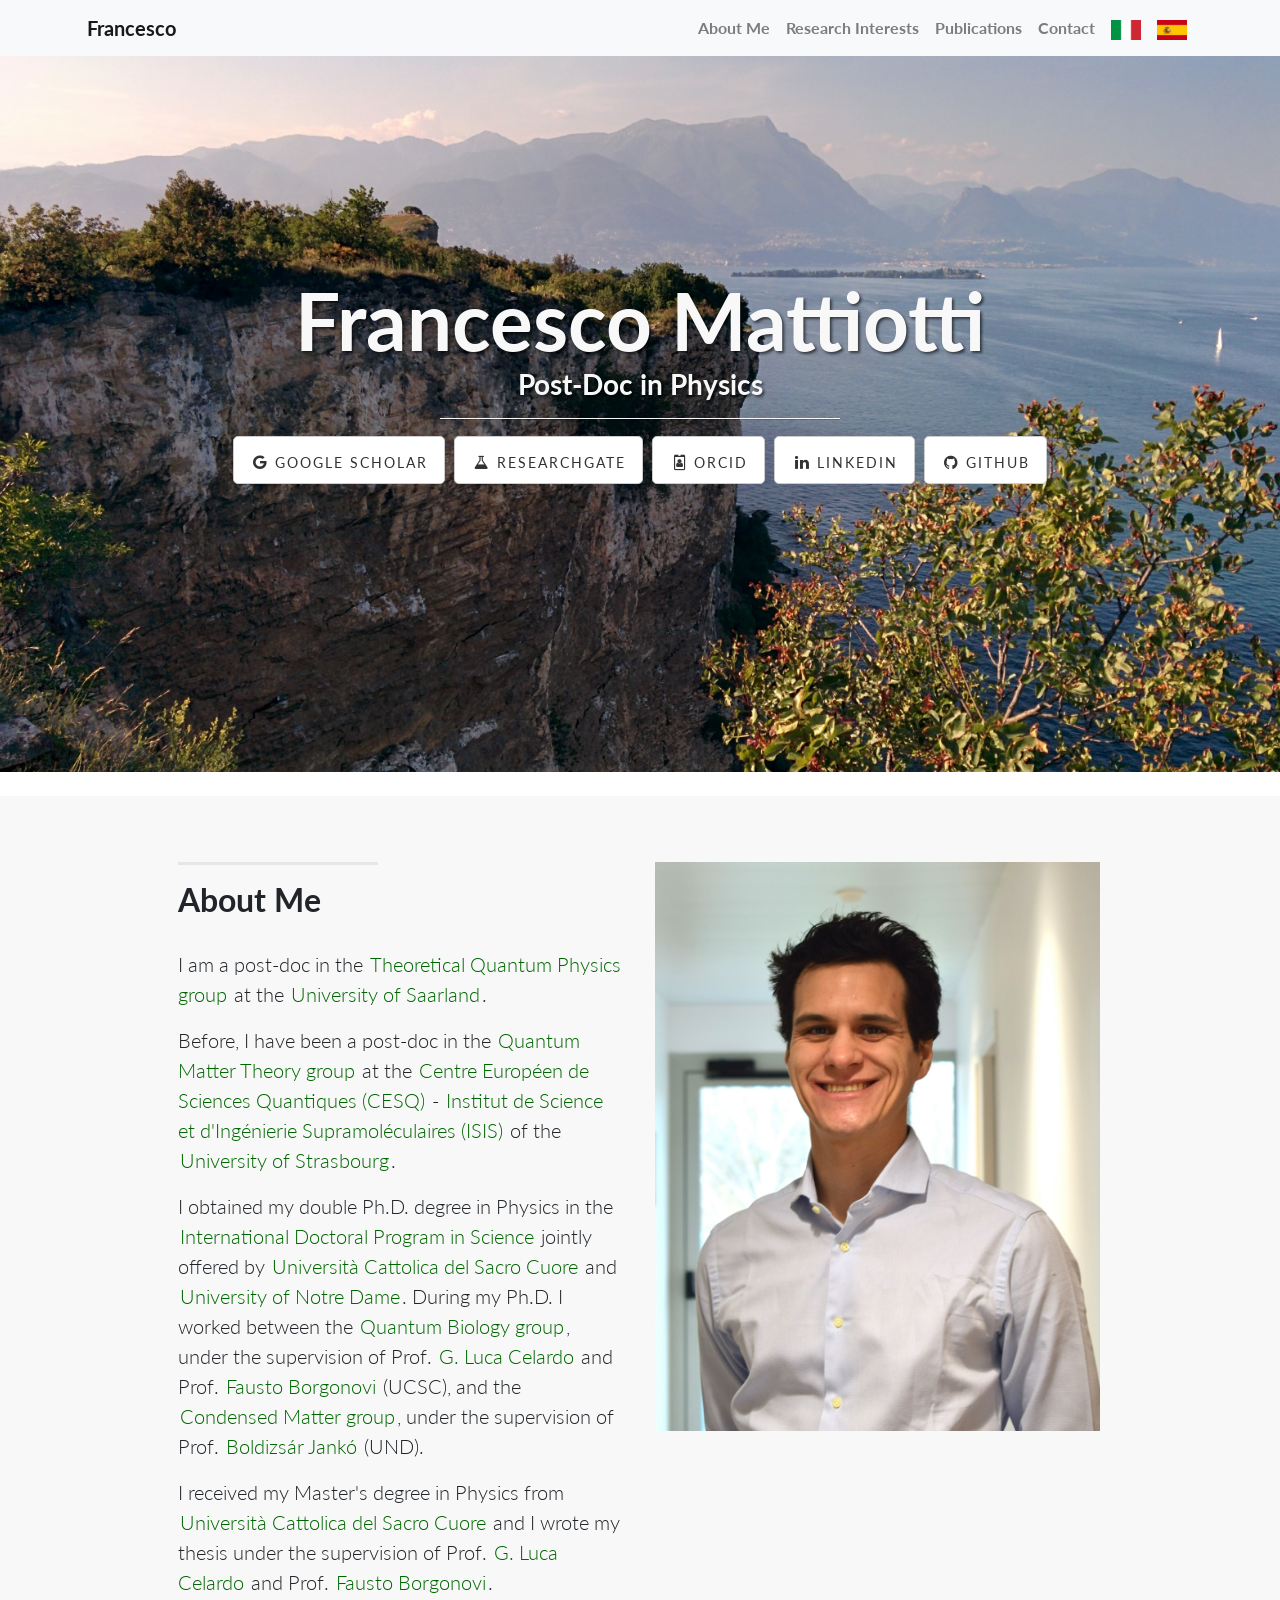
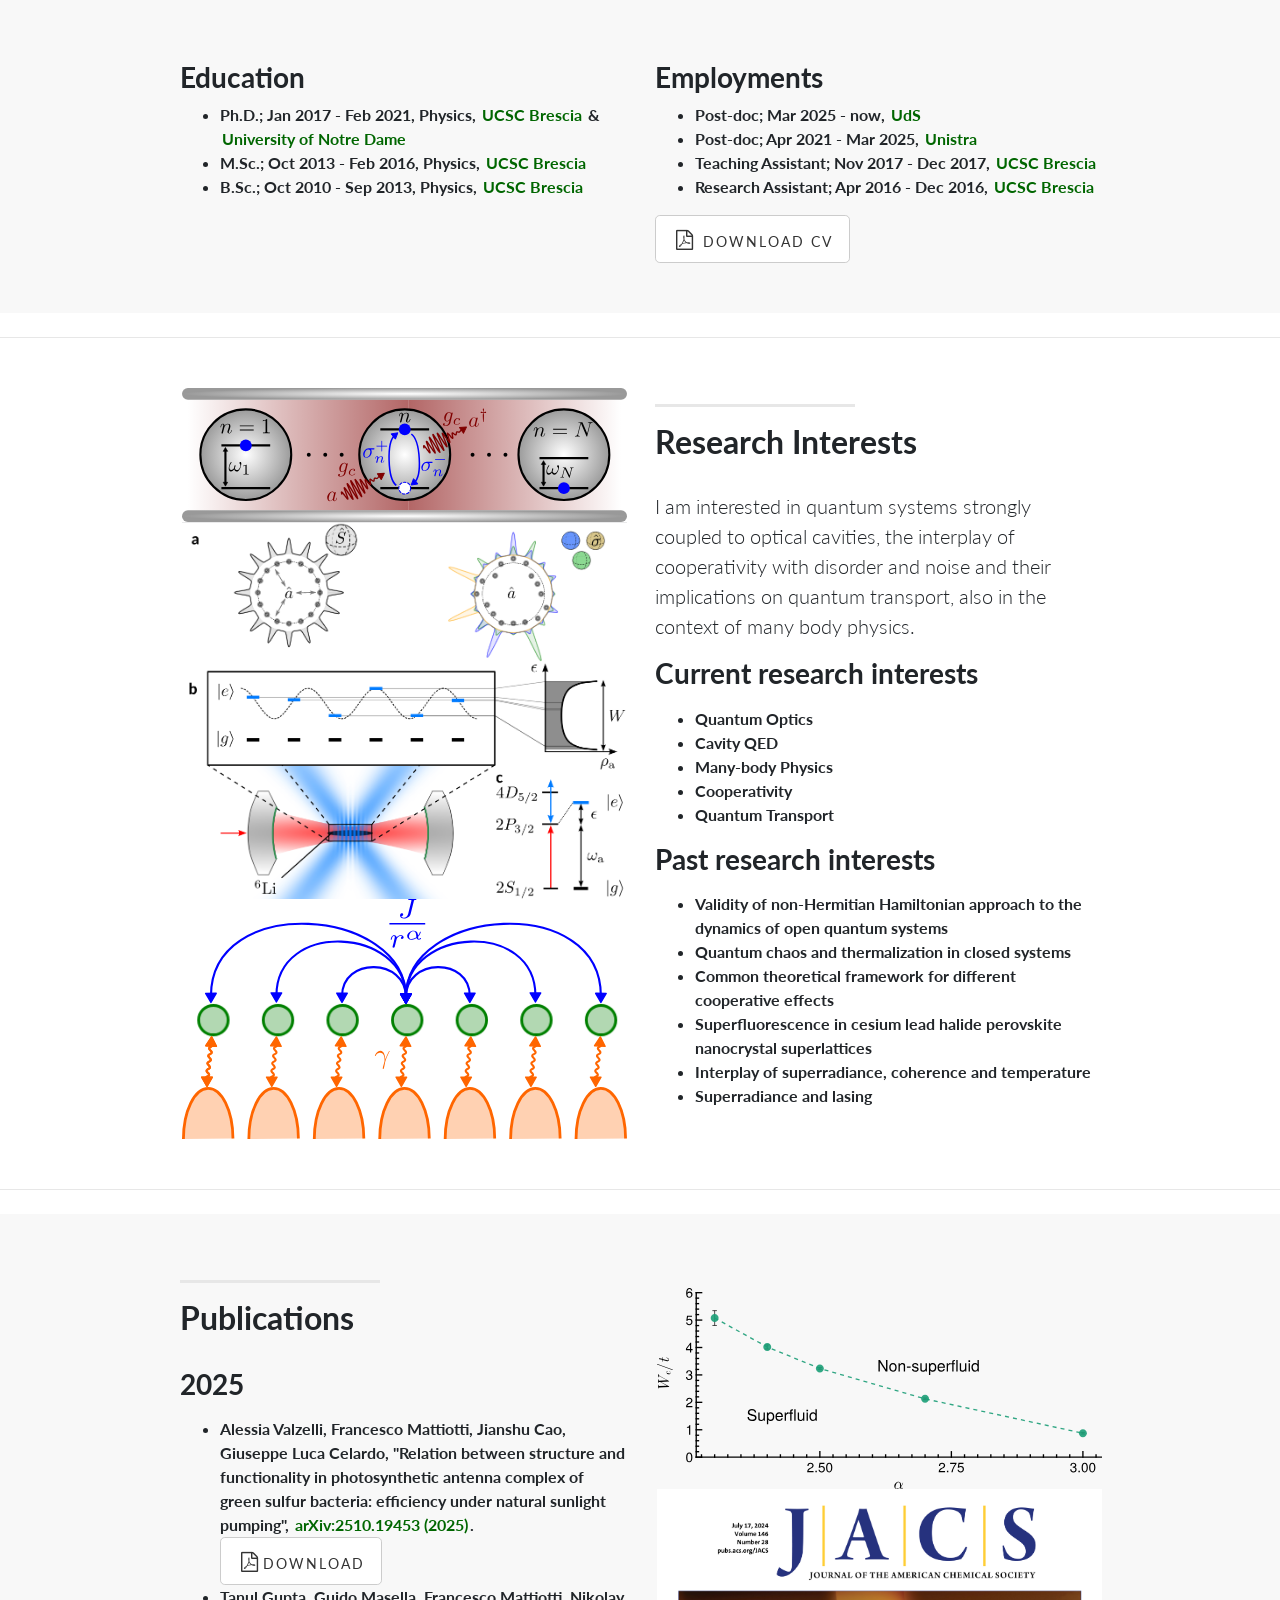
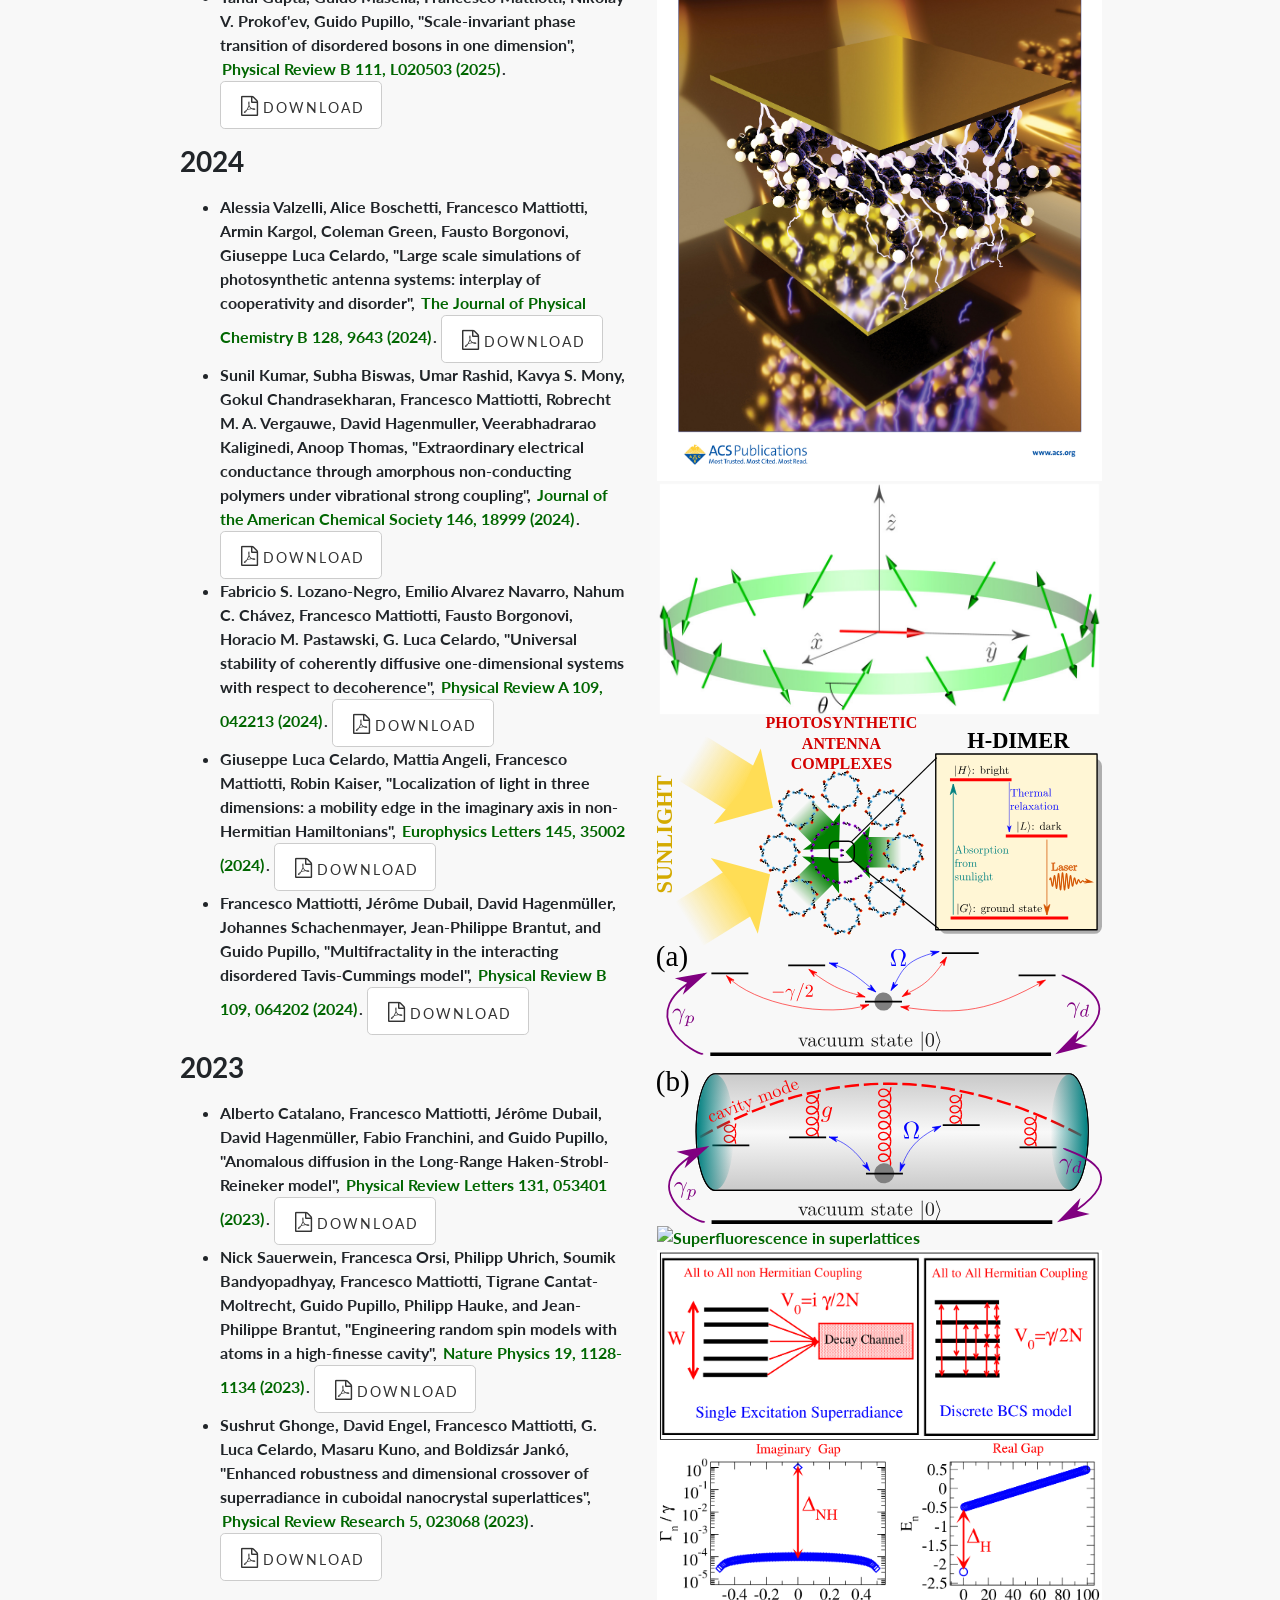
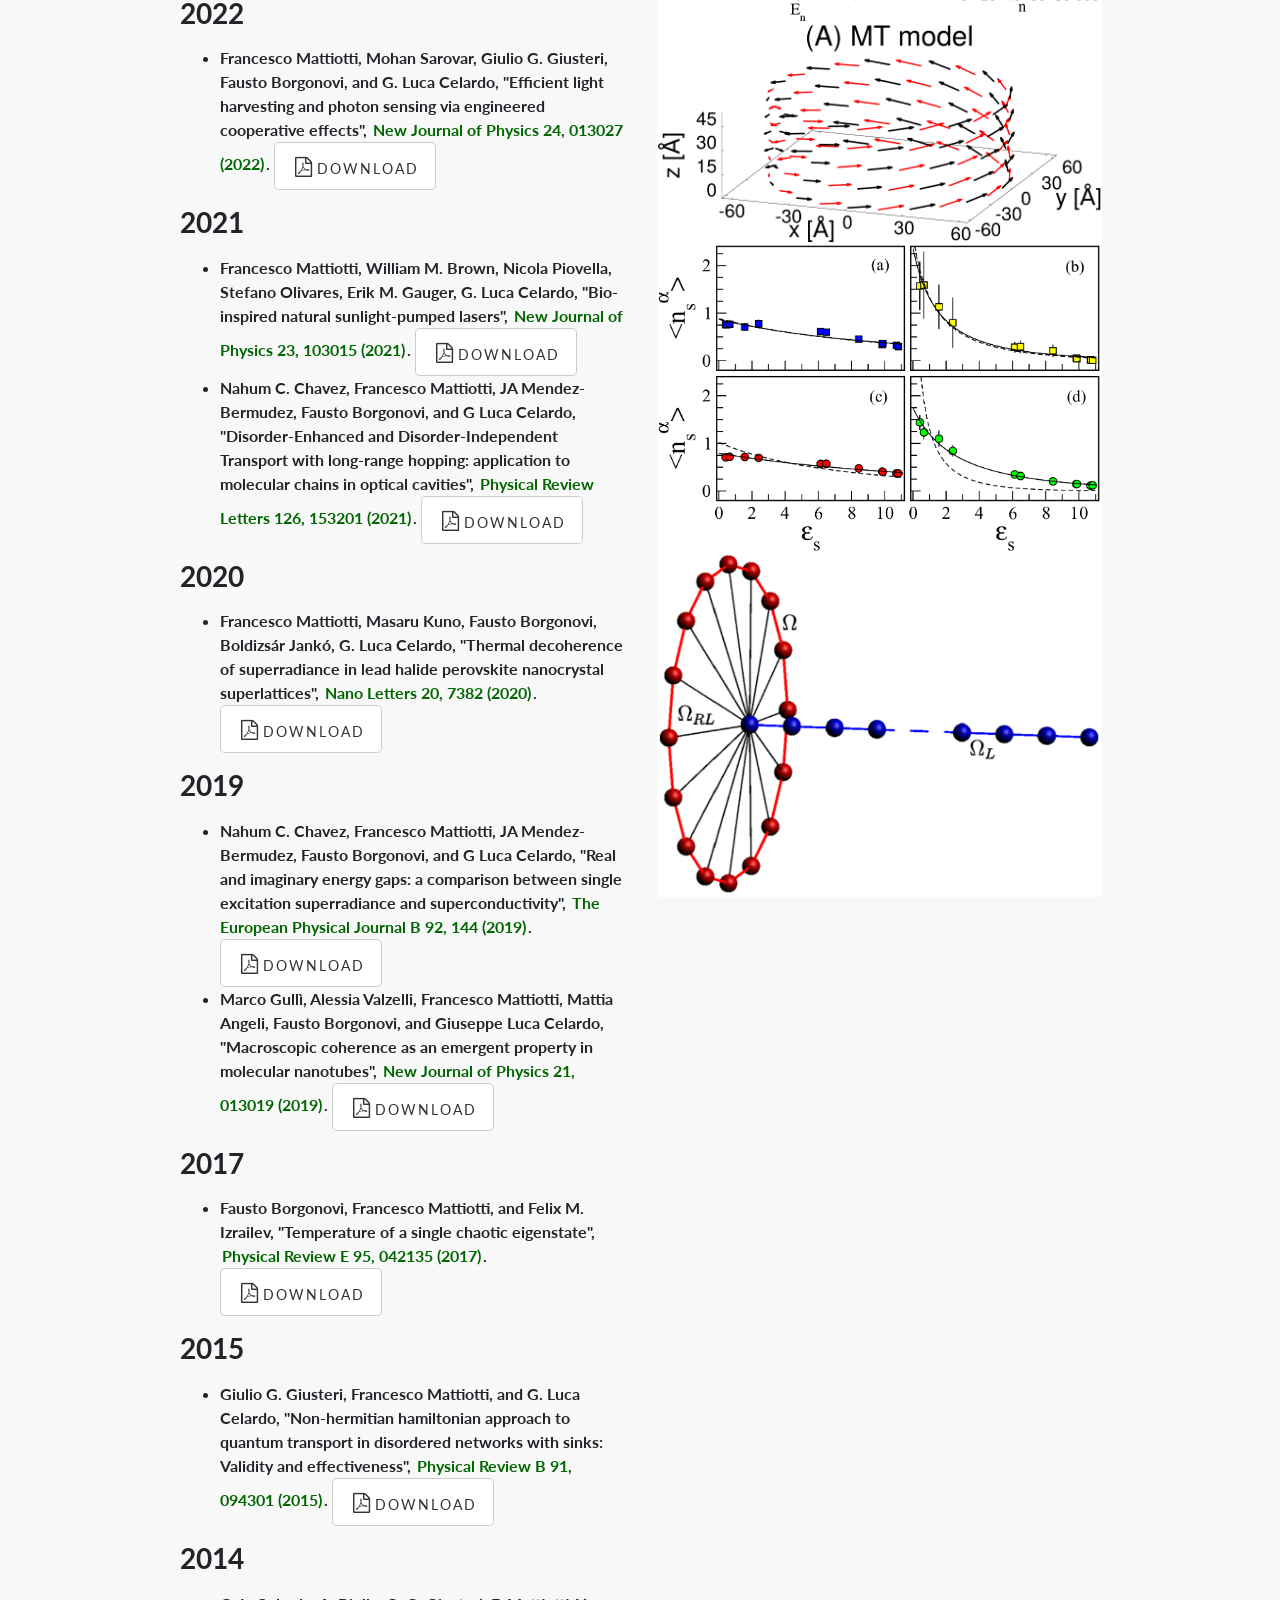
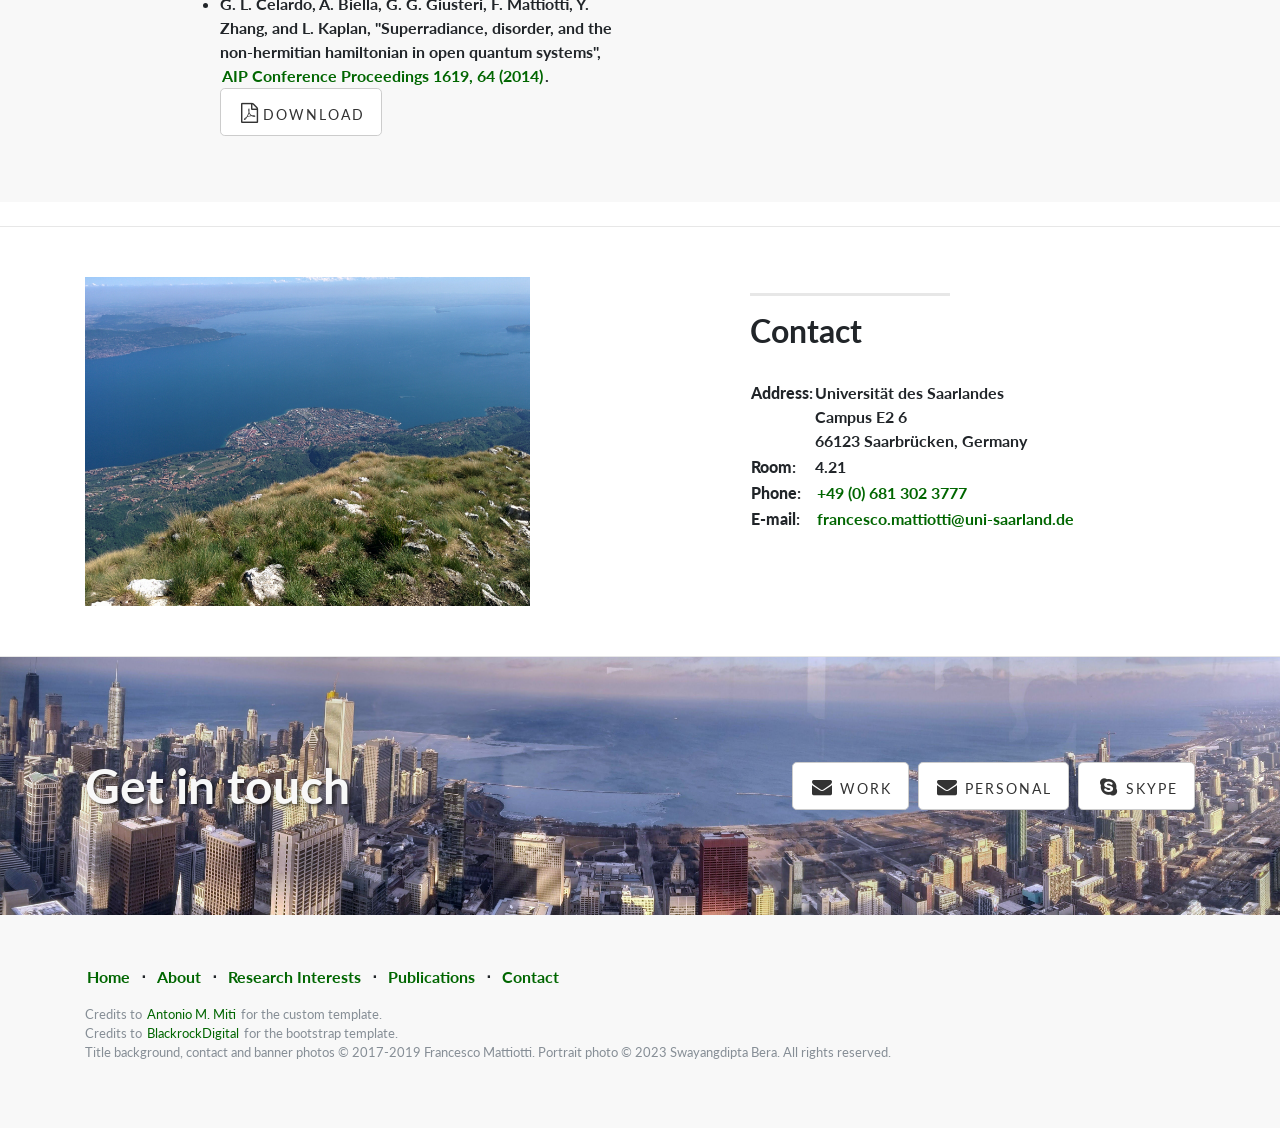
==== commit 358c3979: "Alessia arXiv, referee activity" ====
--- a/index.html
+++ b/index.html
@@ -258,6 +258,10 @@
 	  <p class="lead"><h3>2025</h3></p>
 	  <ul>
 	    <li>
+	      Alessia Valzelli, Francesco Mattiotti, Jianshu Cao, Giuseppe Luca Celardo, "Relation between structure and functionality in photosynthetic antenna complex of green sulfur bacteria: efficiency under natural sunlight pumping", <a form style="display:inline" href="https://arxiv.org/abs/2510.19453">arXiv:2510.19453 (2025)</a>.
+	      <a href="./papers/2510.19453v1.pdf" class="btn btn-default btn-lg"><i class="fa fa-file-pdf-o fa-fw"></i><span class="network-name">Download</span></a>
+	    </li>
+	    <li>
                 Tanul Gupta, Guido Masella, Francesco Mattiotti, Nikolay V. Prokof'ev, Guido Pupillo, "Scale-invariant phase transition of disordered bosons in one dimension", <a form style="display:inline" href="https://doi.org/10.1103/PhysRevB.111.L020503">Physical Review B 111, L020503 (2025)</a>.
 	      <a href="./papers/PhysRevB.111.L020503-withSM.pdf" class="btn btn-default btn-lg"><i class="fa fa-file-pdf-o fa-fw"></i><span class="network-name">Download</span></a>
 	    </li>
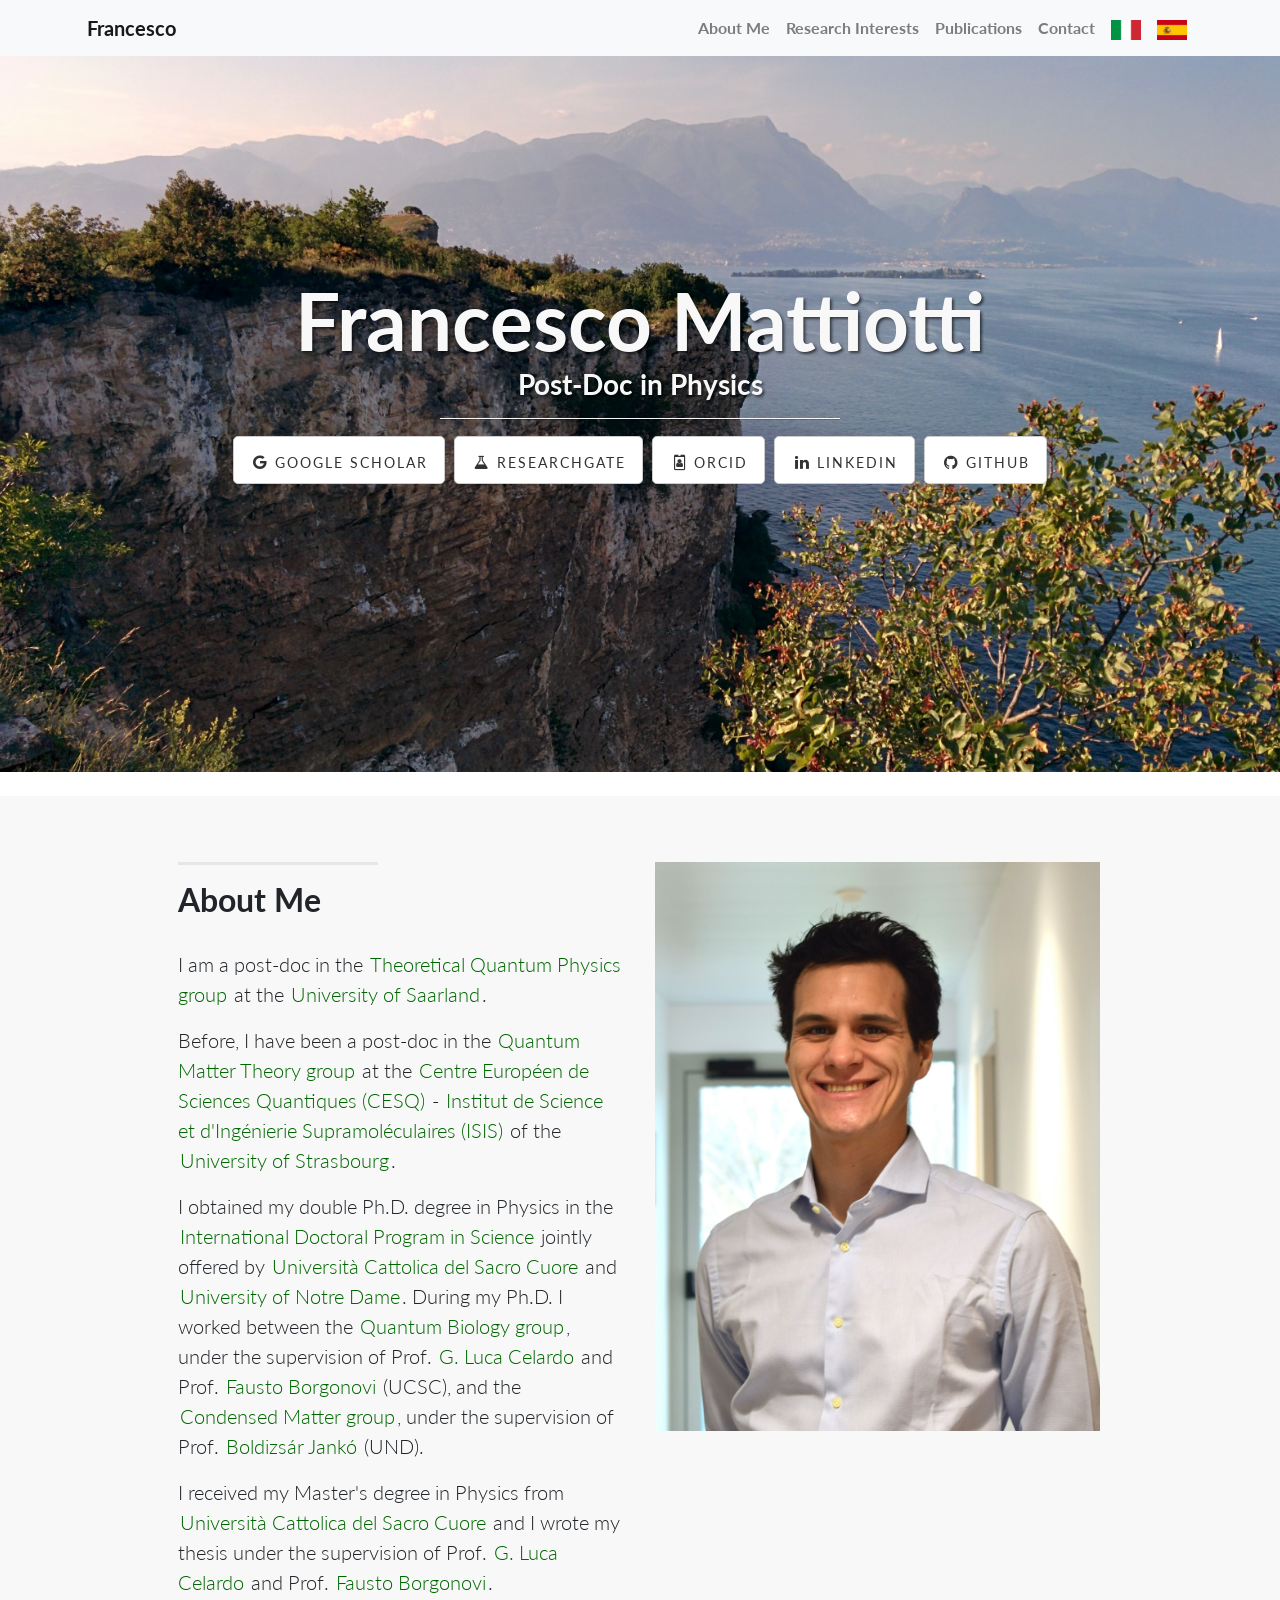
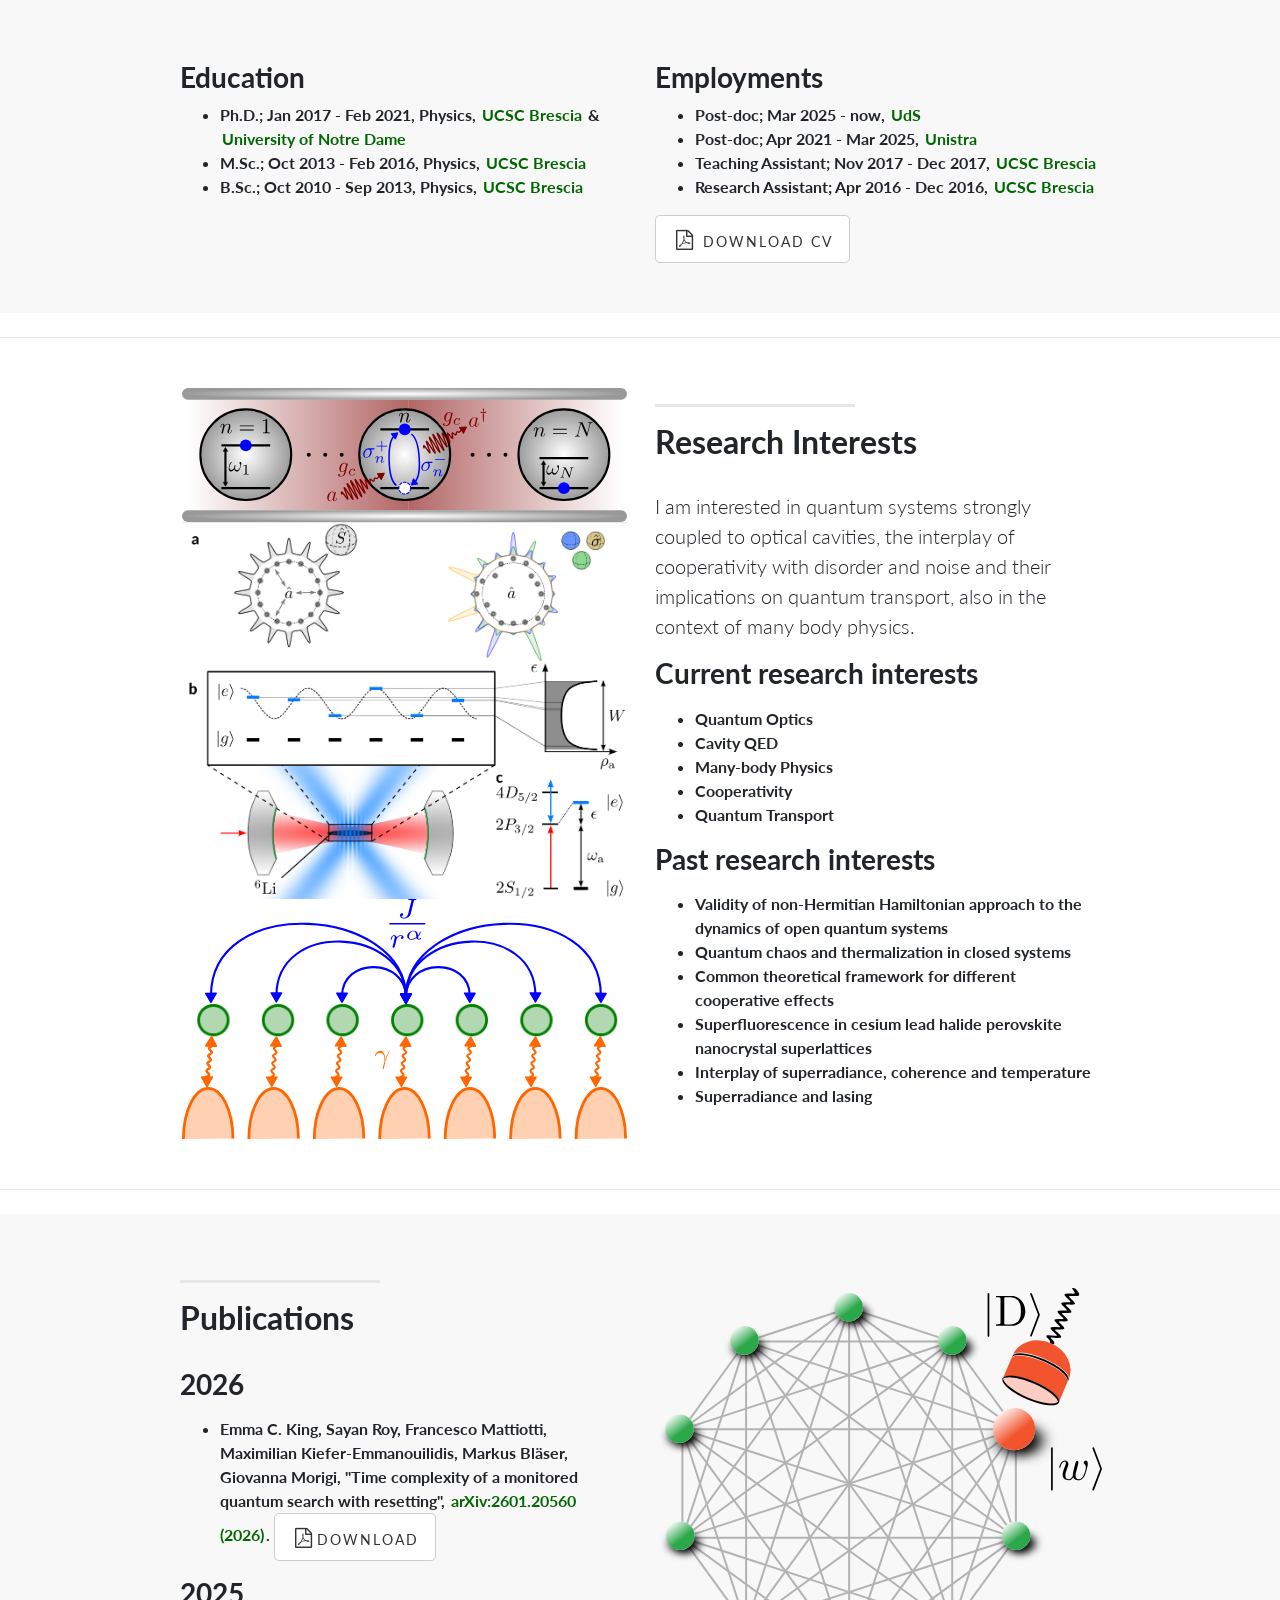
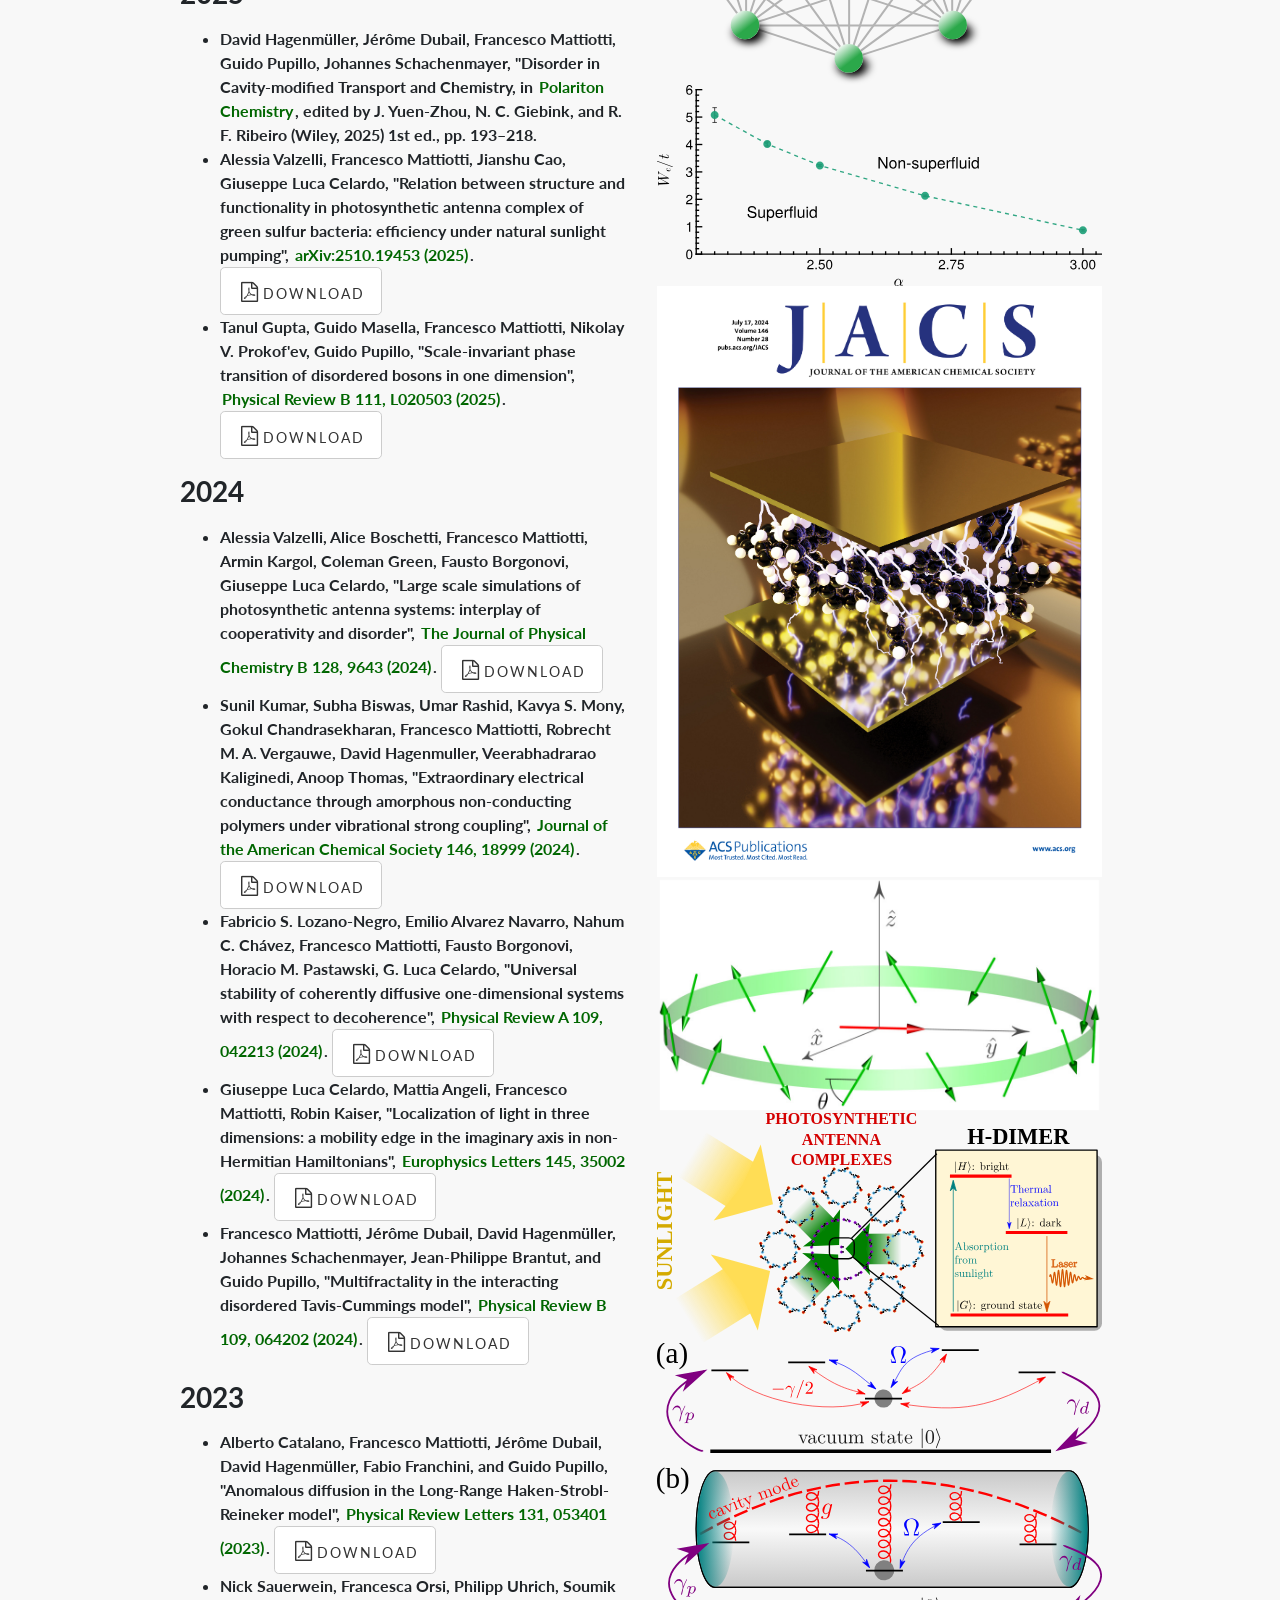
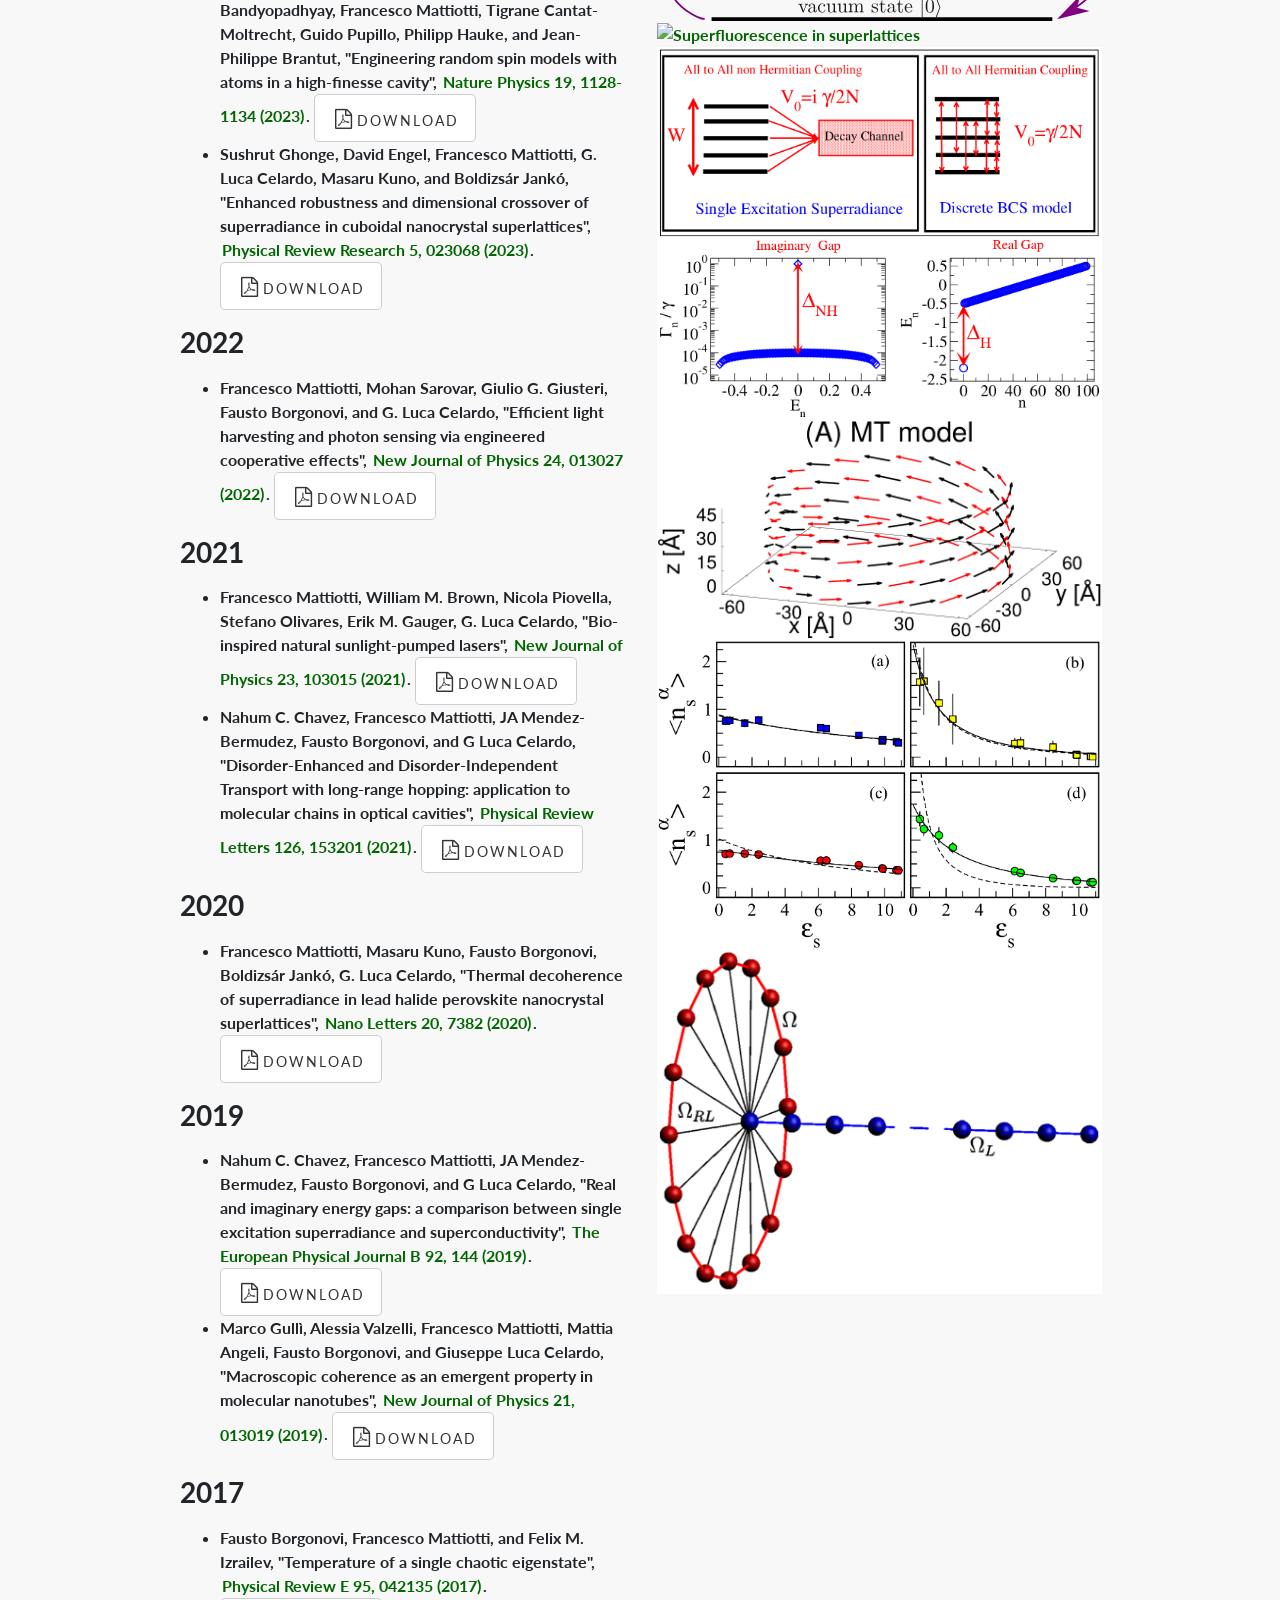
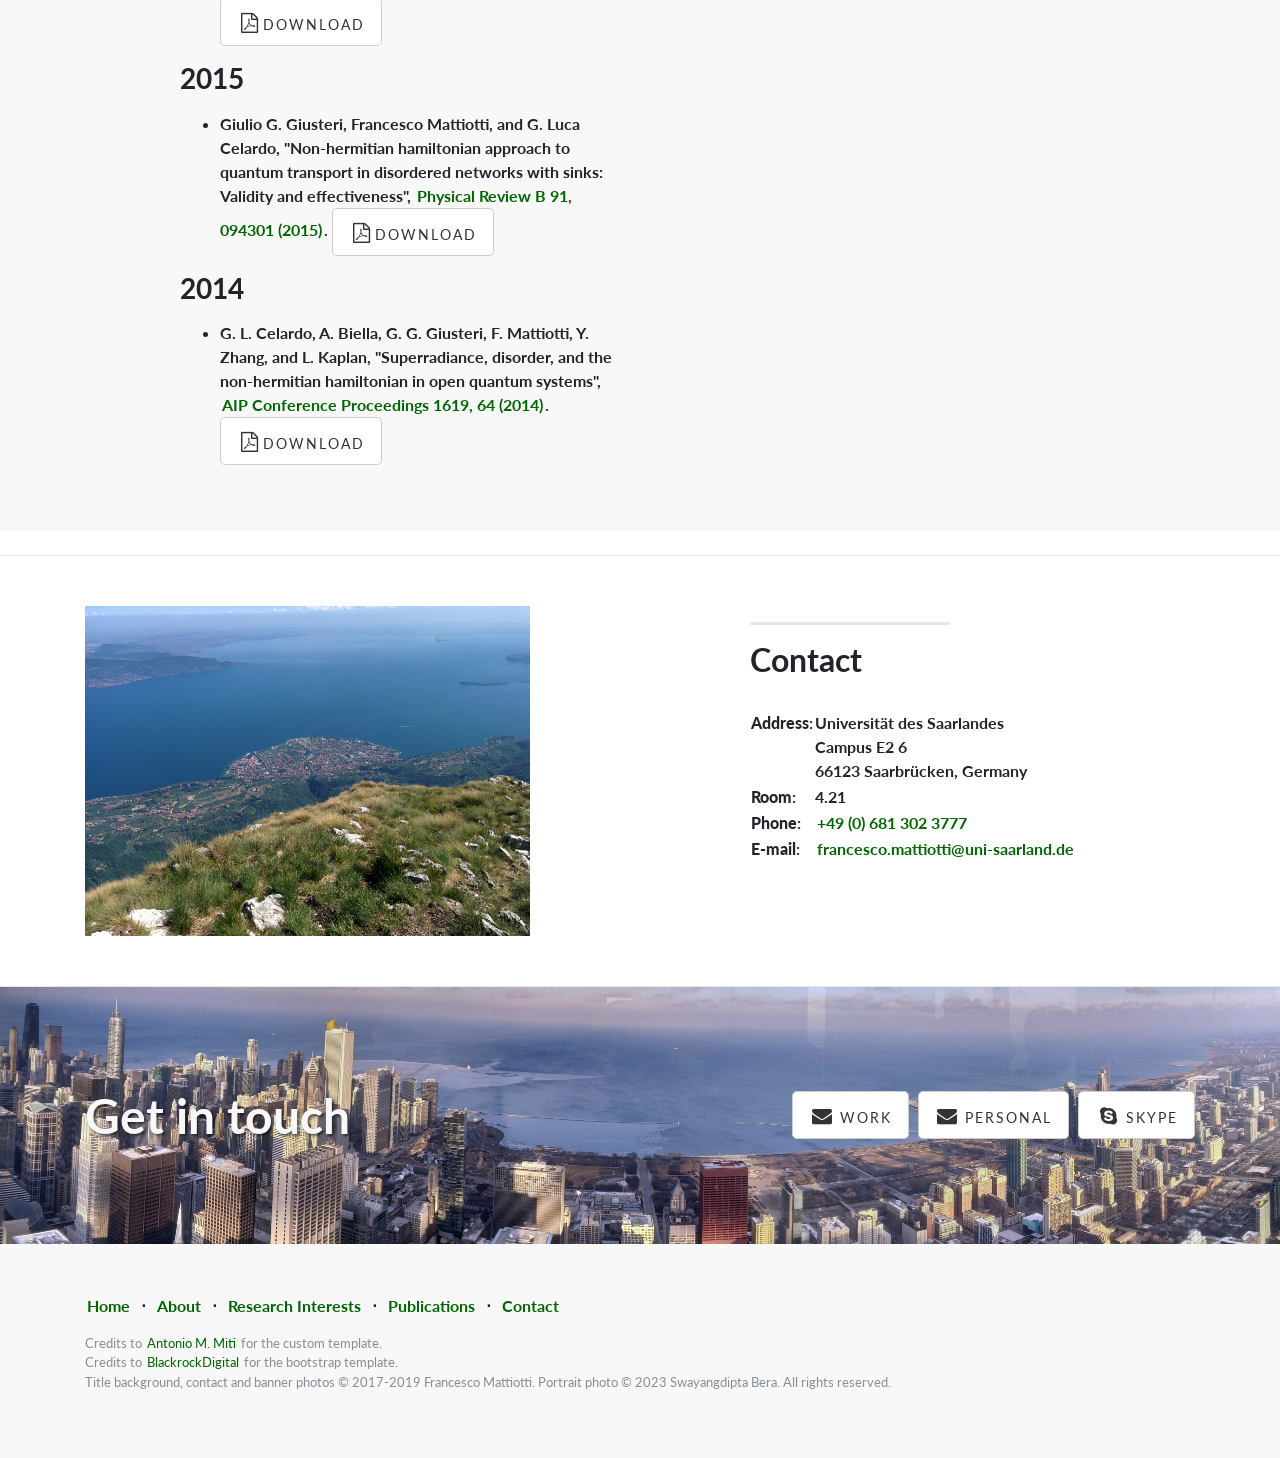
==== commit 9bcf3bb6: "book chapter, Emma/Sayan paper, DPG" ====
--- a/index.html
+++ b/index.html
@@ -4,520 +4,689 @@
 <link rel="shortcut icon" href="figures/icon.png" type="image/png">
 <link rel="icon" href="figures/icon.png" type="image/png">
 
-  <head>
-
-    <meta charset="utf-8">
-    <meta name="viewport" content="width=device-width, initial-scale=1, shrink-to-fit=no">
-    <meta name="description" content="Personal webpage">
-    <meta name="author" content="Francesco Mattiotti">
-
-    <title>Francesco Mattiotti</title>
-
-    <!-- Bootstrap core CSS -->
-    <link href="vendor/bootstrap/css/bootstrap.css" rel="stylesheet">
-
-    <!-- Custom fonts for this template -->
-    <link href="vendor/font-awesome/css/font-awesome.min.css" rel="stylesheet" type="text/css">
-    <link href="https://fonts.googleapis.com/css?family=Lato:300,400,700,300italic,400italic,700italic" rel="stylesheet" type="text/css">
-
-    <!-- Custom styles for this template -->
-    <link href="css/landing-page.css" rel="stylesheet">
-
-    <!-- Global site tag (gtag.js) - Google Analytics -->
-    <script async src="https://www.googletagmanager.com/gtag/js?id=UA-137967695-1"></script>
-    <script>
-      window.dataLayer = window.dataLayer || [];
-      function gtag(){dataLayer.push(arguments);}
-      gtag('js', new Date());
-
-      gtag('config', 'UA-137967695-1');
-    </script>
-
-  </head>
-
-  <body>
-
-    <!-- Navigation -->
-    <nav class="navbar navbar-expand-lg navbar-light bg-light fixed-top">
-      <div class="container">
-        <a class="navbar-brand" href="#">Francesco</a>
-        <button class="navbar-toggler" type="button" data-toggle="collapse" data-target="#navbarResponsive" aria-controls="navbarResponsive" aria-expanded="false" aria-label="Toggle navigation">
-          <span class="navbar-toggler-icon"></span>
-        </button>
-        <div class="collapse navbar-collapse" id="navbarResponsive">
-          <ul class="navbar-nav ml-auto">
-            <li class="nav-item">
-              <a class="nav-link" href="#about">About Me</a>
-            </li>
-            <li class="nav-item">
-              <a class="nav-link" href="#research">Research Interests</a>
-            </li>
-            <li class="nav-item">
-              <a class="nav-link" href="#publications">Publications</a>
-            </li>
-            <li class="nav-item">
-              <a class="nav-link" href="#contact">Contact</a>
-            </li>
-            <li class="nav-item">
-              <a class="nav-link" href="it.html"><img class="img" height="20px" src="figures/it.png" alt="Italiano"></a>
-            </li>
-            <li class="nav-item">
-              <a class="nav-link" href="es.html"><img class="img" height="20px" src="figures/es.png" alt="Espa&ntilde;ol"></a>
-            </li>
-          </ul>
-        </div>
-      </div>
-    </nav>
-
-    <!-- Header -->
-    <header class="intro-header">
-      <div class="container">
-        <div class="intro-message">
-          <h1>Francesco Mattiotti</h1>
-          <h3>Post-Doc in Physics</h3>
-          <hr class="intro-divider">
-          <ul class="list-inline intro-social-buttons">
+<head>
+
+  <meta charset="utf-8">
+  <meta name="viewport" content="width=device-width, initial-scale=1, shrink-to-fit=no">
+  <meta name="description" content="Personal webpage">
+  <meta name="author" content="Francesco Mattiotti">
+
+  <title>Francesco Mattiotti</title>
+
+  <!-- Bootstrap core CSS -->
+  <link href="vendor/bootstrap/css/bootstrap.css" rel="stylesheet">
+
+  <!-- Custom fonts for this template -->
+  <link href="vendor/font-awesome/css/font-awesome.min.css" rel="stylesheet" type="text/css">
+  <link href="https://fonts.googleapis.com/css?family=Lato:300,400,700,300italic,400italic,700italic" rel="stylesheet"
+    type="text/css">
+
+  <!-- Custom styles for this template -->
+  <link href="css/landing-page.css" rel="stylesheet">
+
+  <!-- Global site tag (gtag.js) - Google Analytics -->
+  <script async src="https://www.googletagmanager.com/gtag/js?id=UA-137967695-1"></script>
+  <script>
+    window.dataLayer = window.dataLayer || [];
+    function gtag() {dataLayer.push(arguments);}
+    gtag('js', new Date());
+
+    gtag('config', 'UA-137967695-1');
+  </script>
+
+</head>
+
+<body>
+
+  <!-- Navigation -->
+  <nav class="navbar navbar-expand-lg navbar-light bg-light fixed-top">
+    <div class="container">
+      <a class="navbar-brand" href="#">Francesco</a>
+      <button class="navbar-toggler" type="button" data-toggle="collapse" data-target="#navbarResponsive"
+        aria-controls="navbarResponsive" aria-expanded="false" aria-label="Toggle navigation">
+        <span class="navbar-toggler-icon"></span>
+      </button>
+      <div class="collapse navbar-collapse" id="navbarResponsive">
+        <ul class="navbar-nav ml-auto">
+          <li class="nav-item">
+            <a class="nav-link" href="#about">About Me</a>
+          </li>
+          <li class="nav-item">
+            <a class="nav-link" href="#research">Research Interests</a>
+          </li>
+          <li class="nav-item">
+            <a class="nav-link" href="#publications">Publications</a>
+          </li>
+          <li class="nav-item">
+            <a class="nav-link" href="#contact">Contact</a>
+          </li>
+          <li class="nav-item">
+            <a class="nav-link" href="it.html"><img class="img" height="20px" src="figures/it.png" alt="Italiano"></a>
+          </li>
+          <li class="nav-item">
+            <a class="nav-link" href="es.html"><img class="img" height="20px" src="figures/es.png"
+                alt="Espa&ntilde;ol"></a>
+          </li>
+        </ul>
+      </div>
+    </div>
+  </nav>
+
+  <!-- Header -->
+  <header class="intro-header">
+    <div class="container">
+      <div class="intro-message">
+        <h1>Francesco Mattiotti</h1>
+        <h3>Post-Doc in Physics</h3>
+        <hr class="intro-divider">
+        <ul class="list-inline intro-social-buttons">
+          <li class="list-inline-item">
+            <a href="https://scholar.google.com/citations?user=OHOtcpYAAAAJ" class="btn btn-default btn-lg">
+              <i class="fa fa-google fa-fw"></i>
+              <span class="network-name">Google Scholar</span>
+            </a>
+          </li>
+          <li class="list-inline-item">
+            <a href="https://www.researchgate.net/profile/Francesco_Mattiotti" class="btn btn-default btn-lg">
+              <i class="fa fa-flask fa-fw"></i>
+              <span class="network-name">ResearchGate</span>
+            </a>
+          </li>
+          <li class="list-inline-item">
+            <a href="https://orcid.org/0000-0002-2532-8876" class="btn btn-default btn-lg">
+              <i class="fa fa-id-badge fa-fw"></i>
+              <span class="network-name">ORCID</span>
+            </a>
+          </li>
+          <li class="list-inline-item">
+            <a href="https://www.linkedin.com/in/francesco-mattiotti-a76813144/" class="btn btn-default btn-lg">
+              <i class="fa fa-linkedin fa-fw"></i>
+              <span class="network-name">Linkedin</span>
+            </a>
+          </li>
+          <li class="list-inline-item">
+            <a href="https://github.com/matiot" class="btn btn-default btn-lg">
+              <i class="fa fa-github fa-fw"></i>
+              <span class="network-name">Github</span>
+            </a>
+          </li>
+        </ul>
+      </div>
+    </div>
+  </header>
+
+  <!--              --> <!--              -->
+  <!-- Page Content --> <!--              -->
+
+  <!-- About Me -->
+  <a name="about"></a>
+  <section class="content-section-a">
+
+    <div class="container">
+      <div class="row">
+        <div class="col-lg-5 ml-auto">
+          <hr class="section-heading-spacer">
+          <div class="clearfix"></div>
+          <h2 class="section-heading">About Me</h2>
+          <p class="lead">
+            I am a post-doc in the <a target="_blank"
+              href="https://www.uni-saarland.de/lehrstuhl/morigi.html">Theoretical Quantum Physics group</a> at the <a
+              target="_blank" href="https://www.uni-saarland.de/en/home.html">University of Saarland</a>.
+          </p>
+          <p class="lead">
+            Before, I have been a post-doc in the <a target="_blank" href="http://qmtheory.fr">Quantum Matter Theory
+              group</a> at the <a target="_blank" href="https://www.cesq.eu">Centre Européen de Sciences Quantiques
+              (CESQ)</a> - <a target="_blank" href="http://isis.unistra.fr">Institut de Science et d'Ing&eacute;nierie
+              Supramol&eacute;culaires (ISIS)</a> of the <a target="_blank" href="http://unistra.fr">University of
+              Strasbourg</a>.
+          </p>
+          <p class="lead">
+            I obtained my double Ph.D. degree in Physics in the <a target="_blank"
+              href="http://scuoledidottorato.unicatt.it/phdschools/science-home">International Doctoral Program in
+              Science</a>
+            jointly offered by
+            <a target="_blank" href="http://dipartimenti.unicatt.it/dmf">Universit&agrave; Cattolica del Sacro Cuore</a>
+            and
+            <a target="_blank" href="https://science.nd.edu">University of Notre Dame</a>.
+            During my Ph.D. I worked between the <a
+              href="https://centridiricerca.unicatt.it/ilamp-interdisciplinary-laboratories-for-advanced-materials-physics-i-lamp-quantum-biology">Quantum
+              Biology group</a>, under the supervision of Prof. <a
+              href="https://www.unifi.it/p-doc2-0-0-A-3f2c36293b272f-0.html">G. Luca Celardo</a> and Prof. <a
+              href="https://docenti.unicatt.it/ppd2/en/docenti/06102/fausto-borgonovi/profilo">Fausto Borgonovi</a>
+            (UCSC), and the <a href="http://sites.nd.edu/condensed-matter-theory/">Condensed Matter group</a>, under the
+            supervision of Prof. <a
+              href="https://physics.nd.edu/people/faculty/boldizs-aacute-r-jank-oacute-o/">Boldizs&aacute;r
+              Jank&oacute;</a> (UND).
+          </p>
+          <p class="lead">
+            I received my Master's degree in Physics from
+            <a target="_blank" href="http://dipartimenti.unicatt.it/dmf">Universit&agrave; Cattolica del Sacro Cuore</a>
+            and I wrote my thesis under the supervision of Prof.
+            <a href="https://www.unifi.it/p-doc2-0-0-A-3f2c36293b272f-0.html">G. Luca Celardo</a> and Prof. <a
+              href="https://docenti.unicatt.it/ppd2/en/docenti/06102/fausto-borgonovi/profilo">Fausto Borgonovi</a>.
+          </p>
+        </div>
+        <div class="col-lg-5 mr-auto">
+          <p class="head">
+          </p>
+          <a href="figures/trequarti-cesq.jpg">
+            <img class="img-fluid" src="figures/trequarti-cesq.jpg" alt="My picture">
+        </div>
+      </div>
+
+    </div>
+    <!-- /.container -->
+
+    <!-- Short Cv -->
+    <a name="cv"></a>
+    <div class="container">
+      <div class="row">
+        <div class="col-lg-5 ml-auto">
+          <div class="clearfix"></div>
+          <h3>Education</h3>
+          <ul>
+            <li> Ph.D.; Jan 2017 - Feb 2021, Physics,
+              <a href="http://scuoledidottorato.unicatt.it/phdschools/science-home">UCSC Brescia</a> &
+              <a target="_blank" href="https://science.nd.edu/">University of Notre Dame</a>
+            </li>
+            <li> M.Sc.; Oct 2013 - Feb 2016, Physics, <a href="http://dipartimenti.unicatt.it/dmf">UCSC Brescia</a>
+            </li>
+            <li> B.Sc.; Oct 2010 - Sep 2013, Physics, <a href="http://dipartimenti.unicatt.it/dmf">UCSC Brescia</a>
+            </li>
+          </ul>
+        </div>
+        <div class="col-lg-5 mr-auto">
+          <h3>Employments</h3>
+          <ul>
+            <li> Post-doc; Mar 2025 - now, <a href="https://www.uni-saarland.de/en/home.html">UdS</a></li>
+            <li> Post-doc; Apr 2021 - Mar 2025, <a href="http://unistra.fr">Unistra</a></li>
+            <li> Teaching Assistant; Nov 2017 - Dec 2017, <a href="http://dipartimenti.unicatt.it/dmf">UCSC Brescia</a>
+            </li>
+            <li> Research Assistant; Apr 2016 - Dec 2016, <a href="http://dipartimenti.unicatt.it/dmf">UCSC Brescia</a>
+            </li>
+          </ul>
+          <a href="./cv/cven.pdf" class="btn btn-default btn-lg">
+            <i class="fa fa-file-pdf-o fa-fw"></i>
+            <span class="network-name">Download CV</span></a>
+        </div>
+      </div>
+
+    </div>
+    <!-- /.container -->
+  </section>
+
+
+
+  <!-- Research Interest -->
+  <a name="research"></a>
+  <section class="content-section-b">
+
+    <div class="container">
+
+      <div class="row">
+        <div class="col-lg-5 mr-auto order-lg-2">
+          <hr class="section-heading-spacer">
+          <div class="clearfix"></div>
+          <h2 class="section-heading">Research Interests</h2>
+          <p class="lead">
+            I am interested in quantum systems strongly coupled to optical cavities, the interplay of cooperativity with
+            disorder and noise and their implications on quantum transport, also in the context of many body physics.
+          </p>
+          <p class="lead">
+          <h3>Current research interests</h3>
+          </p>
+          <ul>
+            <li>Quantum Optics</li>
+            <li>Cavity QED</li>
+            <li>Many-body Physics</li>
+            <li>Cooperativity</li>
+            <li>Quantum Transport</li>
+          </ul>
+
+          <p class="lead">
+          <h3>Past research interests</h3>
+          </p>
+          <ul>
+            <li>Validity of non-Hermitian Hamiltonian approach to the dynamics of open quantum systems</li>
+            <li>Quantum chaos and thermalization in closed systems</li>
+            <li>Common theoretical framework for different cooperative effects</li>
+            <li>Superfluorescence in cesium lead halide perovskite nanocrystal superlattices</li>
+            <li>Interplay of superradiance, coherence and temperature</li>
+            <li>Superradiance and lasing</li>
+          </ul>
+
+        </div>
+        <div class="col-lg-5 ml-auto order-lg-1">
+          <a href="https://doi.org/10.1103/PhysRevB.109.064202"><img class="img-fluid center-block"
+              src="figures/fig1a.svg" alt="Multifractality in the interacting disordered Tavis-Cummings model"></a>
+          <br>
+          <a href="https://www.nature.com/articles/s41567-023-02033-3"><img class="img-fluid" src="figures/cqed.png"
+              alt="Engineering random spin models with atoms in a high-finesse cavity"></a>
+          <br>
+          <a href="https://doi.org/10.1103/PhysRevLett.131.053401"><img class="img-fluid" src="figures/dephasing.svg"
+              alt="Anomalous diffusion in the Long-Range Haken-Strobl-Reineker model"></a>
+        </div>
+      </div>
+
+    </div>
+    <!-- /.container -->
+
+  </section>
+  <!-- /.content-section-b -->
+
+  <!-- Publications-->
+  <a name="publications"></a>
+  <section class="content-section-a">
+
+    <div class="container">
+
+      <div class="row">
+        <div class="col-lg-5 ml-auto">
+          <hr class="section-heading-spacer">
+          <div class="clearfix"></div>
+          <h2 class="section-heading">Publications</h2>
+          <p class="lead">
+          <h3>2026</h3>
+          </p>
+          <ul>
+            <li>
+              Emma C. King, Sayan Roy, Francesco Mattiotti, Maximilian Kiefer-Emmanouilidis, Markus Bläser, Giovanna
+              Morigi, "Time complexity of a monitored quantum search with resetting", <a form style="display:inline"
+                href="https://arxiv.org/abs/2601.20560">arXiv:2601.20560 (2026)</a>.
+              <a href="./papers/2601.20560v1.pdf" class="btn btn-default btn-lg"><i
+                  class="fa fa-file-pdf-o fa-fw"></i><span class="network-name">Download</span></a>
+            </li>
+          </ul>
+
+          <p class="lead">
+          <h3>2025</h3>
+          </p>
+          <ul>
+            <li>
+              David Hagenmüller, Jérôme Dubail, Francesco Mattiotti, Guido Pupillo, Johannes Schachenmayer, "Disorder in
+              Cavity-modified Transport and Chemistry, in <a form style="display:inline"
+                href="https://doi.org/10.1002/9781119783329.ch09">Polariton Chemistry</a>, edited by J. Yuen-Zhou, N. C.
+              Giebink, and R. F. Ribeiro (Wiley, 2025) 1st ed., pp. 193–218.
+            </li>
+            <li>
+              Alessia Valzelli, Francesco Mattiotti, Jianshu Cao, Giuseppe Luca Celardo, "Relation between structure and
+              functionality in photosynthetic antenna complex of green sulfur bacteria: efficiency under natural
+              sunlight pumping", <a form style="display:inline" href="https://arxiv.org/abs/2510.19453">arXiv:2510.19453
+                (2025)</a>.
+              <a href="./papers/2510.19453v1.pdf" class="btn btn-default btn-lg"><i
+                  class="fa fa-file-pdf-o fa-fw"></i><span class="network-name">Download</span></a>
+            </li>
+            <li>
+              Tanul Gupta, Guido Masella, Francesco Mattiotti, Nikolay V. Prokof'ev, Guido Pupillo, "Scale-invariant
+              phase transition of disordered bosons in one dimension", <a form style="display:inline"
+                href="https://doi.org/10.1103/PhysRevB.111.L020503">Physical Review B 111, L020503 (2025)</a>.
+              <a href="./papers/PhysRevB.111.L020503-withSM.pdf" class="btn btn-default btn-lg"><i
+                  class="fa fa-file-pdf-o fa-fw"></i><span class="network-name">Download</span></a>
+            </li>
+          </ul>
+
+          <p class="lead">
+          <h3>2024</h3>
+          </p>
+          <ul>
+            <li>
+              Alessia Valzelli, Alice Boschetti, Francesco Mattiotti, Armin Kargol, Coleman Green, Fausto Borgonovi,
+              Giuseppe Luca Celardo, "Large scale simulations of photosynthetic antenna systems: interplay of
+              cooperativity and disorder", <a form style="display:inline"
+                href="https://doi.org/10.1021/acs.jpcb.4c02406">The Journal of Physical Chemistry B 128, 9643
+                (2024)</a>.
+              <a href="./papers/2404.08542v2.pdf" class="btn btn-default btn-lg"><i
+                  class="fa fa-file-pdf-o fa-fw"></i><span class="network-name">Download</span></a>
+            </li>
+            <li>
+              Sunil Kumar, Subha Biswas, Umar Rashid, Kavya S. Mony, Gokul Chandrasekharan, Francesco Mattiotti,
+              Robrecht M. A. Vergauwe, David Hagenmuller, Veerabhadrarao Kaliginedi, Anoop Thomas, "Extraordinary
+              electrical conductance through amorphous non-conducting polymers under vibrational strong coupling", <a
+                form style="display:inline" href="https://doi.org/10.1021/jacs.4c03016">Journal of the American Chemical
+                Society 146, 18999 (2024)</a>.
+              <a href="./papers/2303.03777v2.pdf" class="btn btn-default btn-lg"><i
+                  class="fa fa-file-pdf-o fa-fw"></i><span class="network-name">Download</span></a>
+            </li>
+            <li>
+              Fabricio S. Lozano-Negro, Emilio Alvarez Navarro, Nahum C. Chávez, Francesco Mattiotti, Fausto Borgonovi,
+              Horacio M. Pastawski, G. Luca Celardo, "Universal stability of coherently diffusive one-dimensional
+              systems with respect to decoherence", <a form style="display:inline"
+                href="https://doi.org/10.1103/PhysRevA.109.042213">Physical Review A 109, 042213 (2024)</a>.
+              <a href="./papers/PhysRevA.109.042213.pdf" class="btn btn-default btn-lg"><i
+                  class="fa fa-file-pdf-o fa-fw"></i><span class="network-name">Download</span></a>
+            </li>
+            <li>
+              Giuseppe Luca Celardo, Mattia Angeli, Francesco Mattiotti, Robin Kaiser, "Localization of light in three
+              dimensions: a mobility edge in the imaginary axis in non-Hermitian Hamiltonians", <a form
+                style="display:inline" href="https://doi.org/10.1209/0295-5075/ad222c">Europhysics Letters 145, 35002
+                (2024)</a>.
+              <a href="./papers/Celardo_2024_EPL_145_35002-withSM.pdf" class="btn btn-default btn-lg"><i
+                  class="fa fa-file-pdf-o fa-fw"></i><span class="network-name">Download</span></a>
+            </li>
+            <li>
+              Francesco Mattiotti, Jérôme Dubail, David Hagenmüller, Johannes Schachenmayer, Jean-Philippe Brantut, and
+              Guido Pupillo, "Multifractality in the interacting disordered Tavis-Cummings model", <a form
+                style="display:inline" href="https://doi.org/10.1103/PhysRevB.109.064202">Physical Review B 109, 064202
+                (2024)</a>.
+              <a href="./papers/PhysRevB.109.064202.pdf" class="btn btn-default btn-lg"><i
+                  class="fa fa-file-pdf-o fa-fw"></i><span class="network-name">Download</span></a>
+            </li>
+          </ul>
+
+          <p class="lead">
+          <h3>2023</h3>
+          </p>
+          <ul>
+            <li>
+              Alberto Catalano, Francesco Mattiotti, Jérôme Dubail, David Hagenmüller, Fabio Franchini, and Guido
+              Pupillo, "Anomalous diffusion in the Long-Range Haken-Strobl-Reineker model", <a form
+                style="display:inline" href="https://doi.org/10.1103/PhysRevLett.131.053401">Physical Review Letters
+                131, 053401 (2023)</a>.
+              <a href="./papers/PhysRevLett.131.053401-withSM.pdf" class="btn btn-default btn-lg"><i
+                  class="fa fa-file-pdf-o fa-fw"></i><span class="network-name">Download</span></a>
+            </li>
+            <li>
+              Nick Sauerwein, Francesca Orsi, Philipp Uhrich, Soumik Bandyopadhyay, Francesco Mattiotti, Tigrane
+              Cantat-Moltrecht, Guido Pupillo, Philipp Hauke, and Jean-Philippe Brantut, "Engineering random spin models
+              with atoms in a high-finesse cavity", <a form style="display:inline"
+                href="https://www.nature.com/articles/s41567-023-02033-3">Nature Physics 19, 1128-1134 (2023)</a>.
+              <a href="./papers/s41567-023-02033-3-withSM.pdf" class="btn btn-default btn-lg"><i
+                  class="fa fa-file-pdf-o fa-fw"></i><span class="network-name">Download</span></a>
+            </li>
+            <li>
+              Sushrut Ghonge, David Engel, Francesco Mattiotti, G. Luca Celardo, Masaru Kuno, and Boldizsár Jankó,
+              "Enhanced robustness and dimensional crossover of superradiance in cuboidal nanocrystal superlattices", <a
+                form style="display:inline" href="https://doi.org/10.1103/PhysRevResearch.5.023068">Physical Review
+                Research 5, 023068 (2023)</a>.
+              <a href="./papers/PhysRevResearch.5.023068-withSM.pdf" class="btn btn-default btn-lg"><i
+                  class="fa fa-file-pdf-o fa-fw"></i><span class="network-name">Download</span></a>
+            </li>
+          </ul>
+
+          <p class="lead">
+          <h3>2022</h3>
+          </p>
+          <ul>
+            <li>
+              Francesco Mattiotti, Mohan Sarovar, Giulio G. Giusteri, Fausto Borgonovi, and G. Luca Celardo, "Efficient
+              light harvesting and photon sensing via engineered cooperative effects", <a form style="display:inline"
+                href="https://doi.org/10.1088/1367-2630/ac4127">New Journal of Physics 24, 013027 (2022)</a>.
+              <a href="./papers/Mattiotti_2022_New_J._Phys._24_013027.pdf" class="btn btn-default btn-lg"><i
+                  class="fa fa-file-pdf-o fa-fw"></i><span class="network-name">Download</span></a>
+            </li>
+          </ul>
+
+          <p class="lead">
+          <h3>2021</h3>
+          </p>
+          <ul>
+            <li>
+              Francesco Mattiotti, William M. Brown, Nicola Piovella, Stefano Olivares, Erik M. Gauger, G. Luca Celardo,
+              "Bio-inspired natural sunlight-pumped lasers", <a form style="display:inline"
+                href="https://doi.org/10.1088/1367-2630/ac2852">New Journal of Physics 23, 103015 (2021)</a>.
+              <a href="./papers/Mattiotti_2021_New_J._Phys._23_103015-withSM.pdf" class="btn btn-default btn-lg"><i
+                  class="fa fa-file-pdf-o fa-fw"></i><span class="network-name">Download</span></a>
+            </li>
+            <li>
+              Nahum C. Chavez, Francesco Mattiotti, JA Mendez-Bermudez, Fausto Borgonovi, and G Luca Celardo,
+              "Disorder-Enhanced and Disorder-Independent Transport with long-range hopping: application to molecular
+              chains in optical cavities", <a form style="display:inline"
+                href="https://doi.org/10.1103/PhysRevLett.126.153201">Physical Review Letters 126, 153201 (2021)</a>.
+              <a href="./papers/PhysRevLett.126.153201-withSM.pdf" class="btn btn-default btn-lg"><i
+                  class="fa fa-file-pdf-o fa-fw"></i><span class="network-name">Download</span></a>
+            </li>
+          </ul>
+
+          <p class="lead">
+          <h3>2020</h3>
+          </p>
+          <ul>
+            <li>
+              Francesco Mattiotti, Masaru Kuno, Fausto Borgonovi, Boldizs&aacute;r Jank&oacute;, G. Luca Celardo,
+              "Thermal decoherence of superradiance in lead halide perovskite nanocrystal superlattices", <a form
+                style="display:inline" href="https://pubs.acs.org/doi/10.1021/acs.nanolett.0c02784">Nano Letters 20,
+                7382 (2020)</a>.
+              <a href="./papers/nanolett2020-accepted.pdf" class="btn btn-default btn-lg"><i
+                  class="fa fa-file-pdf-o fa-fw"></i><span class="network-name">Download</span></a>
+            </li>
+          </ul>
+
+          <p class="lead">
+          <h3>2019</h3>
+          </p>
+          <ul>
+            <li>
+              Nahum C. Chavez, Francesco Mattiotti, JA Mendez-Bermudez, Fausto Borgonovi, and G Luca Celardo, "Real and
+              imaginary energy gaps: a comparison between single excitation superradiance and superconductivity", <a
+                form style="display:inline" href="https://doi.org/10.1140/epjb/e2019-100016-3">The European Physical
+                Journal B 92, 144 (2019)</a>.
+              <a href="./papers/Ch-vez_et_al-2019-The_European_Physical_Journal_B.pdf" class="btn btn-default btn-lg"><i
+                  class="fa fa-file-pdf-o fa-fw"></i><span class="network-name">Download</span></a>
+            </li>
+            <li>
+              Marco Gull&igrave;, Alessia Valzelli, Francesco Mattiotti, Mattia Angeli, Fausto Borgonovi, and Giuseppe
+              Luca Celardo, "Macroscopic coherence as an emergent property in molecular nanotubes", <a form
+                style="display:inline" href="https://iopscience.iop.org/article/10.1088/1367-2630/aaf01a">New Journal of
+                Physics 21, 013019 (2019)</a>.
+              <a href="./papers/Gullì_2019_New_J._Phys._21_013019.pdf" class="btn btn-default btn-lg"><i
+                  class="fa fa-file-pdf-o fa-fw"></i><span class="network-name">Download</span></a>
+            </li>
+          </ul>
+
+          <p class="lead">
+          <h3>2017</h3>
+          </p>
+          <ul>
+            <li>
+              Fausto Borgonovi, Francesco Mattiotti, and Felix M. Izrailev, "Temperature of a single chaotic
+              eigenstate", <a form style="display:inline"
+                href="https://journals.aps.org/pre/abstract/10.1103/PhysRevE.95.042135">Physical Review E 95, 042135
+                (2017)</a>.
+              <a href="./papers/PhysRevE.95.042135.pdf" class="btn btn-default btn-lg"><i
+                  class="fa fa-file-pdf-o fa-fw"></i><span class="network-name">Download</span></a>
+            </li>
+          </ul>
+
+          <p class="lead">
+          <h3>2015</h3>
+          </p>
+          <ul>
+            <li>
+              Giulio G. Giusteri, Francesco Mattiotti, and G. Luca Celardo, "Non-hermitian hamiltonian approach to
+              quantum transport in disordered networks with sinks: Validity and effectiveness", <a form
+                style="display:inline" href="https://journals.aps.org/prb/abstract/10.1103/PhysRevB.91.094301">Physical
+                Review B 91, 094301 (2015)</a>.
+              <a href="./papers/PhysRevB.91.094301.pdf" class="btn btn-default btn-lg"><i
+                  class="fa fa-file-pdf-o fa-fw"></i><span class="network-name">Download</span></a>
+            </li>
+          </ul>
+
+          <p class="lead">
+          <h3>2014</h3>
+          </p>
+          <ul>
+            <li>
+              G. L. Celardo, A. Biella, G. G. Giusteri, F. Mattiotti, Y. Zhang, and L. Kaplan, "Superradiance, disorder,
+              and the non-hermitian hamiltonian in open quantum systems", <a form style="display:inline"
+                href="https://aip.scitation.org/doi/abs/10.1063/1.4899219">AIP Conference Proceedings 1619, 64
+                (2014)</a>.
+              <a href="./papers/ProceedingsLev.pdf" class="btn btn-default btn-lg"><i
+                  class="fa fa-file-pdf-o fa-fw"></i><span class="network-name">Download</span></a>
+            </li>
+          </ul>
+
+        </div>
+        <div class="col-lg-5 mr-auto ">
+          <br>
+          <a href="https://arxiv.org/abs/2601.20560"><img class="img-fluid" src="figures/resetting.svg"
+              alt="Time complexity of a monitored quantum search with resetting"></a>
+          <br>
+          <a href="https://doi.org/10.1103/PhysRevB.111.L020503"><img class="img-fluid"
+              src="figures/phasetransition.svg"
+              alt="Scale-invariant phase transition of disordered bosons in one dimension"></a>
+          <br>
+          <a href="https://doi.org/10.1021/jacs.4c03016"><img class="img-fluid" src="figures/jacs-cover.jpg"
+              alt="Extraordinary electrical conductance through amorphous non-conducting polymers under vibrational strong coupling"></a>
+          <br>
+          <a href="https://doi.org/10.1088/1367-2630/ac4127"><img class="img-fluid" src="figures/sensor.png"
+              alt="Efficient light harvesting and photon sensing via engineered cooperative effects"></a>
+          <br>
+          <a href="https://doi.org/10.1088/1367-2630/ac2852"><img class="img-fluid" src="figures/laser.svg"
+              alt="Bio-inspired natural sunlight-pumped lasers"></a>
+          <br>
+          <a href="https://doi.org/10.1103/PhysRevLett.126.153201"><img class="img-fluid" src="figures/long-cavity6.svg"
+              alt="Disorder-Enhanced and Disorder-Independent Transport with long-range hopping"></a>
+          <br>
+          <a href="https://pubs.acs.org/doi/10.1021/acs.nanolett.0c02784"><img class="img-fluid center-block"
+              src="./figures/movie.gif" alt="Superfluorescence in superlattices"></a>
+          <br>
+          <a href="https://doi.org/10.1140/epjb/e2019-100016-3"><img class="img-fluid center-block"
+              src="./figures/gap.png" alt="Comparing Superradiance and Superconductivity"></a>
+          <br>
+          <a href="https://iopscience.iop.org/article/10.1088/1367-2630/aaf01a/pdf"><img class="img-fluid"
+              src="figures/macroscopic.png" alt="Macroscopic coherence in molecular nanotubes"></a>
+          <br>
+          <a href="https://journals.aps.org/pre/abstract/10.1103/PhysRevE.95.042135"><img class="img-fluid center-block"
+              src="./figures/temperature.png" alt="Quantum chaos"></a>
+          <br>
+          <a href="https://journals.aps.org/prb/abstract/10.1103/PhysRevB.91.094301"><img class="img-fluid center-block"
+              src="./figures/nonhermitian.png" alt="Non-Hermitian Hamiltonian approach to quantum transport"></a>
+          <!-- <a href="https://aip.scitation.org/doi/abs/10.1063/1.4899219"><img class="img-fluid center-block" src="./figures/superradiance.png" alt="Interplay of superradiance and disorder"></a> -->
+        </div>
+      </div>
+
+    </div>
+    <!-- /.container -->
+
+  </section>
+  <!-- /.content-section-b -->
+
+  <!-- CONTACT INFORMATION -->
+  <a name="contact"></a>
+  <section class="content-section-b">
+
+    <div class="container">
+
+      <div class="row">
+        <div class="col-lg-5 ml-auto order-lg-2">
+          <hr class="section-heading-spacer">
+          <div class="clearfix"></div>
+          <h2 class="section-heading">Contact</h2>
+          <table>
+            <tr>
+              <td valign=top><b>Address</b>:
+              <td>
+                Universität des Saarlandes<br>
+                Campus E2 6<br>
+                66123 Saarbrücken, Germany<br>
+            <tr>
+              <td valign=top><b>Room</b>:
+              <td>
+                4.21<br>
+            <tr>
+              <td valign=top><b>Phone</b>:
+              <td>
+                <a href="tel:+496813023777">+49 (0) 681 302 3777</a><br>
+            <tr>
+              <td valign=top><b>E-mail</b>:
+              <td>
+                <a href="mailto:francesco.mattiotti@uni-saarland.de">francesco.mattiotti@uni-saarland.de</a><br>
+          </table>
+
+        </div>
+        <div class="col-lg-5 mr-auto order-lg-1">
+          <img class="img-fluid" src="figures/toscolano.jpg">
+        </div>
+      </div>
+
+    </div>
+    <!-- /.container -->
+
+  </section>
+  <!-- /.content-section-b -->
+
+
+  <!-- Contatti-->
+
+  <aside class="banner">
+
+    <div class="container">
+
+      <div class="row">
+        <div class="col-lg-6 my-auto">
+          <h2>Get in touch</h2>
+        </div>
+        <div class="col-lg-6 my-auto">
+          <ul class="list-inline banner-social-buttons">
             <li class="list-inline-item">
-              <a href="https://scholar.google.com/citations?user=OHOtcpYAAAAJ" class="btn btn-default btn-lg">
-                <i class="fa fa-google fa-fw"></i>
-                <span class="network-name">Google Scholar</span>
+              <a href="mailto:francesco.mattiotti@uni-saarland.de" class="btn btn-default btn-lg">
+                <i class="fa fa-envelope fa-fw"></i>
+                <span class="network-name">Work</span>
               </a>
             </li>
             <li class="list-inline-item">
-              <a href="https://www.researchgate.net/profile/Francesco_Mattiotti" class="btn btn-default btn-lg">
-                <i class="fa fa-flask fa-fw"></i>
-                <span class="network-name">ResearchGate</span>
+              <a href="mailto:mattiottifrancesco@gmail.com" class="btn btn-default btn-lg">
+                <i class="fa fa-envelope fa-fw"></i>
+                <span class="network-name">Personal</span>
               </a>
             </li>
             <li class="list-inline-item">
-              <a href="https://orcid.org/0000-0002-2532-8876" class="btn btn-default btn-lg">
-                <i class="fa fa-id-badge fa-fw"></i>
-                <span class="network-name">ORCID</span>
+              <a href="skype:francesco.mattiotti" class="btn btn-default btn-lg">
+                <i class="fa fa-skype fa-fw"></i>
+                <span class="network-name">Skype</span>
               </a>
             </li>
-            <li class="list-inline-item">
-              <a href="https://www.linkedin.com/in/francesco-mattiotti-a76813144/" class="btn btn-default btn-lg">
-                <i class="fa fa-linkedin fa-fw"></i>
-                <span class="network-name">Linkedin</span>
-              </a>
-            </li>
-            <li class="list-inline-item">
-              <a href="https://github.com/matiot" class="btn btn-default btn-lg">
-                <i class="fa fa-github fa-fw"></i>
-                <span class="network-name">Github</span>
-              </a>
-            </li>
-          </ul>
-        </div>
-      </div>
-    </header>
-
-    <!--              -->    <!--              -->
-    <!-- Page Content -->    <!--              -->
-
-    <!-- About Me -->
-    <a  name="about"></a>
-    <section class="content-section-a">
-
-      <div class="container">
-        <div class="row">
-          <div class="col-lg-5 ml-auto">
-            <hr class="section-heading-spacer">
-            <div class="clearfix"></div>
-            <h2 class="section-heading">About Me</h2>
-            <p class="lead">
-	      I am a post-doc in the <a target="_blank" href="https://www.uni-saarland.de/lehrstuhl/morigi.html">Theoretical Quantum Physics group</a> at the <a target="_blank" href="https://www.uni-saarland.de/en/home.html">University of Saarland</a>.
-            </p>
-            <p class="lead">
-	      Before, I have been a post-doc in the <a target="_blank" href="http://qmtheory.fr">Quantum Matter Theory group</a> at the <a target="_blank" href="https://www.cesq.eu">Centre Européen de Sciences Quantiques (CESQ)</a> - <a target="_blank" href="http://isis.unistra.fr">Institut de Science et d'Ing&eacute;nierie Supramol&eacute;culaires (ISIS)</a> of the <a target="_blank" href="http://unistra.fr">University of Strasbourg</a>.
-            </p>
-            <p class="lead">
-              I obtained my double Ph.D. degree in Physics in the <a target="_blank" href="http://scuoledidottorato.unicatt.it/phdschools/science-home">International Doctoral Program in Science</a>
-              jointly offered by
-              <a target="_blank" href="http://dipartimenti.unicatt.it/dmf">Universit&agrave; Cattolica del Sacro Cuore</a>
-              and
-              <a target="_blank" href="https://science.nd.edu">University of Notre Dame</a>.
-              During my Ph.D. I worked between the <a href="https://centridiricerca.unicatt.it/ilamp-interdisciplinary-laboratories-for-advanced-materials-physics-i-lamp-quantum-biology">Quantum Biology group</a>, under the supervision of Prof. <a href="https://www.unifi.it/p-doc2-0-0-A-3f2c36293b272f-0.html">G. Luca Celardo</a> and Prof. <a href="https://docenti.unicatt.it/ppd2/en/docenti/06102/fausto-borgonovi/profilo">Fausto Borgonovi</a>
-              (UCSC), and the <a href="http://sites.nd.edu/condensed-matter-theory/">Condensed Matter group</a>, under the supervision of Prof. <a href="https://physics.nd.edu/people/faculty/boldizs-aacute-r-jank-oacute-o/">Boldizs&aacute;r Jank&oacute;</a> (UND).
-            </p>
-            <p class="lead">
-              I received my Master's degree in Physics from
-              <a target="_blank" href="http://dipartimenti.unicatt.it/dmf">Universit&agrave; Cattolica del Sacro Cuore</a>
-              and I wrote my thesis under the supervision of Prof.
-	      <a href="https://www.unifi.it/p-doc2-0-0-A-3f2c36293b272f-0.html">G. Luca Celardo</a> and Prof. <a href="https://docenti.unicatt.it/ppd2/en/docenti/06102/fausto-borgonovi/profilo">Fausto Borgonovi</a>.
-            </p>
-          </div>
-          <div class="col-lg-5 mr-auto">
-	    <p class="head">
-	    </p>
-            <a href="figures/trequarti-cesq.jpg">
-            <img class="img-fluid" src="figures/trequarti-cesq.jpg" alt="My picture">
-          </div>
-        </div>
-
-      </div>
-      <!-- /.container -->
-
-    <!-- Short Cv -->
-    <a  name="cv"></a>
-          <div class="container">
-            <div class="row">
-              <div class="col-lg-5 ml-auto">
-                <div class="clearfix"></div>
-                <h3>Education</h3>
-                <ul>
-                  <li> Ph.D.; Jan 2017 - Feb 2021, Physics,
-			<a href="http://scuoledidottorato.unicatt.it/phdschools/science-home">UCSC Brescia</a> &
-			<a target="_blank" href="https://science.nd.edu/">University of Notre Dame</a>
-		  </li>
-                  <li> M.Sc.; Oct 2013 - Feb 2016, Physics, <a href="http://dipartimenti.unicatt.it/dmf">UCSC Brescia</a>
-		  </li>
-                  <li> B.Sc.; Oct 2010 - Sep 2013, Physics, <a href="http://dipartimenti.unicatt.it/dmf">UCSC Brescia</a>
-		  </li>
-                </ul>
-              </div>
-              <div class="col-lg-5 mr-auto">
-                <h3>Employments</h3>
-                <ul>
-                  <li> Post-doc; Mar 2025 - now, <a href="https://www.uni-saarland.de/en/home.html">UdS</a></li>
-                  <li> Post-doc; Apr 2021 - Mar 2025, <a href="http://unistra.fr">Unistra</a></li>
-                  <li> Teaching Assistant; Nov 2017 - Dec 2017, <a href="http://dipartimenti.unicatt.it/dmf">UCSC Brescia</a></li>
-                  <li> Research Assistant; Apr 2016 - Dec 2016, <a href="http://dipartimenti.unicatt.it/dmf">UCSC Brescia</a></li>
-                </ul>
-		<a href="./cv/cven.pdf" class="btn btn-default btn-lg">
-                <i class="fa fa-file-pdf-o fa-fw"></i>
-                <span class="network-name">Download CV</span></a>
-              </div>
-            </div>
-
-          </div>
-          <!-- /.container -->
-        </section>
-
-
-
-    <!-- Research Interest -->
-    <a  name="research"></a>
-    <section class="content-section-b">
-
-      <div class="container">
-
-        <div class="row">
-          <div class="col-lg-5 mr-auto order-lg-2">
-            <hr class="section-heading-spacer">
-            <div class="clearfix"></div>
-            <h2 class="section-heading">Research Interests</h2>
-            <p class="lead">
-	      I am interested in quantum systems strongly coupled to optical cavities, the interplay of cooperativity with disorder and noise and their implications on quantum transport, also in the context of many body physics.
-            </p>
-	    <p class="lead"><h3>Current research interests</h3></p>
-	    <ul>
-	      <li>Quantum Optics</li>
-	      <li>Cavity QED</li>
-	      <li>Many-body Physics</li>
-	      <li>Cooperativity</li>
-	      <li>Quantum Transport</li>
-	    </ul>
-
-	    <p class="lead"><h3>Past research interests</h3></p>
-	    <ul><li>Validity of non-Hermitian Hamiltonian approach to the dynamics of open quantum systems</li>
-	      <li>Quantum chaos and thermalization in closed systems</li>
-	      <li>Common theoretical framework for different cooperative effects</li>
-	      <li>Superfluorescence in cesium lead halide perovskite nanocrystal superlattices</li>
-	      <li>Interplay of superradiance, coherence and temperature</li>
-	      <li>Superradiance and lasing</li>
-	    </ul>
-
-          </div>
-          <div class="col-lg-5 ml-auto order-lg-1">
-            <a href="https://doi.org/10.1103/PhysRevB.109.064202"><img class="img-fluid center-block" src="figures/fig1a.svg" alt="Multifractality in the interacting disordered Tavis-Cummings model"></a>
-            <br>
-            <a href="https://www.nature.com/articles/s41567-023-02033-3"><img class="img-fluid" src="figures/cqed.png" alt="Engineering random spin models with atoms in a high-finesse cavity"></a>
-            <br>
-            <a href="https://doi.org/10.1103/PhysRevLett.131.053401"><img class="img-fluid" src="figures/dephasing.svg" alt="Anomalous diffusion in the Long-Range Haken-Strobl-Reineker model"></a>
-          </div>
-        </div>
-
-      </div>
-      <!-- /.container -->
-
-    </section>
-    <!-- /.content-section-b -->
-
-      <!-- Publications-->
-    <a  name="publications"></a>
-    <section class="content-section-a">
-
-      <div class="container">
-
-        <div class="row">
-          <div class="col-lg-5 ml-auto">
-            <hr class="section-heading-spacer">
-            <div class="clearfix"></div>
-            <h2 class="section-heading">Publications</h2>
-	  <p class="lead"><h3>2025</h3></p>
-	  <ul>
-	    <li>
-	      Alessia Valzelli, Francesco Mattiotti, Jianshu Cao, Giuseppe Luca Celardo, "Relation between structure and functionality in photosynthetic antenna complex of green sulfur bacteria: efficiency under natural sunlight pumping", <a form style="display:inline" href="https://arxiv.org/abs/2510.19453">arXiv:2510.19453 (2025)</a>.
-	      <a href="./papers/2510.19453v1.pdf" class="btn btn-default btn-lg"><i class="fa fa-file-pdf-o fa-fw"></i><span class="network-name">Download</span></a>
-	    </li>
-	    <li>
-                Tanul Gupta, Guido Masella, Francesco Mattiotti, Nikolay V. Prokof'ev, Guido Pupillo, "Scale-invariant phase transition of disordered bosons in one dimension", <a form style="display:inline" href="https://doi.org/10.1103/PhysRevB.111.L020503">Physical Review B 111, L020503 (2025)</a>.
-	      <a href="./papers/PhysRevB.111.L020503-withSM.pdf" class="btn btn-default btn-lg"><i class="fa fa-file-pdf-o fa-fw"></i><span class="network-name">Download</span></a>
-	    </li>
-	  </ul>
-
-	  <p class="lead"><h3>2024</h3></p>
-	  <ul>
-	    <li>
-	      Alessia Valzelli, Alice Boschetti, Francesco Mattiotti, Armin Kargol, Coleman Green, Fausto Borgonovi, Giuseppe Luca Celardo, "Large scale simulations of photosynthetic antenna systems: interplay of cooperativity and disorder", <a form style="display:inline" href="https://doi.org/10.1021/acs.jpcb.4c02406">The Journal of Physical Chemistry B 128, 9643 (2024)</a>.
-	      <a href="./papers/2404.08542v2.pdf" class="btn btn-default btn-lg"><i class="fa fa-file-pdf-o fa-fw"></i><span class="network-name">Download</span></a>
-	    </li>
-	    <li>
-	      Sunil Kumar, Subha Biswas, Umar Rashid, Kavya S. Mony, Gokul Chandrasekharan, Francesco Mattiotti, Robrecht M. A. Vergauwe, David Hagenmuller, Veerabhadrarao Kaliginedi, Anoop Thomas, "Extraordinary electrical conductance through amorphous non-conducting polymers under vibrational strong coupling", <a form style="display:inline" href="https://doi.org/10.1021/jacs.4c03016">Journal of the American Chemical Society 146, 18999 (2024)</a>.
-	      <a href="./papers/2303.03777v2.pdf" class="btn btn-default btn-lg"><i class="fa fa-file-pdf-o fa-fw"></i><span class="network-name">Download</span></a>
-	    </li>
-	    <li>
-	      Fabricio S. Lozano-Negro, Emilio Alvarez Navarro, Nahum C. Chávez, Francesco Mattiotti, Fausto Borgonovi, Horacio M. Pastawski, G. Luca Celardo, "Universal stability of coherently diffusive one-dimensional systems with respect to decoherence", <a form style="display:inline" href="https://doi.org/10.1103/PhysRevA.109.042213">Physical Review A 109, 042213 (2024)</a>.
-	      <a href="./papers/PhysRevA.109.042213.pdf" class="btn btn-default btn-lg"><i class="fa fa-file-pdf-o fa-fw"></i><span class="network-name">Download</span></a>
-	    </li>
-	    <li>
-	      Giuseppe Luca Celardo, Mattia Angeli, Francesco Mattiotti, Robin Kaiser, "Localization of light in three dimensions: a mobility edge in the imaginary axis in non-Hermitian Hamiltonians", <a form style="display:inline" href="https://doi.org/10.1209/0295-5075/ad222c">Europhysics Letters 145, 35002 (2024)</a>.
-	      <a href="./papers/Celardo_2024_EPL_145_35002-withSM.pdf" class="btn btn-default btn-lg"><i class="fa fa-file-pdf-o fa-fw"></i><span class="network-name">Download</span></a>
-	    </li>
-            <li>
-              Francesco Mattiotti, Jérôme Dubail, David Hagenmüller, Johannes Schachenmayer, Jean-Philippe Brantut, and Guido Pupillo, "Multifractality in the interacting disordered Tavis-Cummings model", <a form style="display:inline" href="https://doi.org/10.1103/PhysRevB.109.064202">Physical Review B 109, 064202 (2024)</a>.
-	      <a href="./papers/PhysRevB.109.064202.pdf" class="btn btn-default btn-lg"><i class="fa fa-file-pdf-o fa-fw"></i><span class="network-name">Download</span></a>
-            </li>
-          </ul>
-
-	  <p class="lead"><h3>2023</h3></p>
-	  <ul>
-	    <li>
-	      Alberto Catalano, Francesco Mattiotti, Jérôme Dubail, David Hagenmüller, Fabio Franchini, and Guido Pupillo, "Anomalous diffusion in the Long-Range Haken-Strobl-Reineker model", <a form style="display:inline" href="https://doi.org/10.1103/PhysRevLett.131.053401">Physical Review Letters 131, 053401 (2023)</a>.
-	      <a href="./papers/PhysRevLett.131.053401-withSM.pdf" class="btn btn-default btn-lg"><i class="fa fa-file-pdf-o fa-fw"></i><span class="network-name">Download</span></a>
-	    </li>
-	    <li>
-	      Nick Sauerwein, Francesca Orsi, Philipp Uhrich, Soumik Bandyopadhyay, Francesco Mattiotti, Tigrane Cantat-Moltrecht, Guido Pupillo, Philipp Hauke, and Jean-Philippe Brantut, "Engineering random spin models with atoms in a high-finesse cavity", <a form style="display:inline" href="https://www.nature.com/articles/s41567-023-02033-3">Nature Physics 19, 1128-1134 (2023)</a>.
-	      <a href="./papers/s41567-023-02033-3-withSM.pdf" class="btn btn-default btn-lg"><i class="fa fa-file-pdf-o fa-fw"></i><span class="network-name">Download</span></a>
-	    </li>
-	    <li>
-	      Sushrut Ghonge, David Engel, Francesco Mattiotti, G. Luca Celardo, Masaru Kuno, and Boldizsár Jankó, "Enhanced robustness and dimensional crossover of superradiance in cuboidal nanocrystal superlattices", <a form style="display:inline" href="https://doi.org/10.1103/PhysRevResearch.5.023068">Physical Review Research 5, 023068 (2023)</a>.
-	      <a href="./papers/PhysRevResearch.5.023068-withSM.pdf" class="btn btn-default btn-lg"><i class="fa fa-file-pdf-o fa-fw"></i><span class="network-name">Download</span></a>
-	    </li>
-          </ul>
-
-	  <p class="lead"><h3>2022</h3></p>
-	  <ul>
-	    <li>
-	      Francesco Mattiotti, Mohan Sarovar, Giulio G. Giusteri, Fausto Borgonovi, and G. Luca Celardo, "Efficient light harvesting and photon sensing via engineered cooperative effects", <a form style="display:inline" href="https://doi.org/10.1088/1367-2630/ac4127">New Journal of Physics 24, 013027 (2022)</a>.
-	      <a href="./papers/Mattiotti_2022_New_J._Phys._24_013027.pdf" class="btn btn-default btn-lg"><i class="fa fa-file-pdf-o fa-fw"></i><span class="network-name">Download</span></a>
-	    </li>
-	  </ul>
-
-	  <p class="lead"><h3>2021</h3></p>
-	  <ul>
-	    <li>
-	      Francesco Mattiotti, William M. Brown, Nicola Piovella, Stefano Olivares, Erik M. Gauger, G. Luca Celardo, "Bio-inspired natural sunlight-pumped lasers", <a form style="display:inline" href="https://doi.org/10.1088/1367-2630/ac2852">New Journal of Physics 23, 103015 (2021)</a>.
-	      <a href="./papers/Mattiotti_2021_New_J._Phys._23_103015-withSM.pdf" class="btn btn-default btn-lg"><i class="fa fa-file-pdf-o fa-fw"></i><span class="network-name">Download</span></a>
-	    </li>
-	    <li>
-	      Nahum C. Chavez, Francesco Mattiotti, JA Mendez-Bermudez, Fausto Borgonovi, and G Luca Celardo, "Disorder-Enhanced and Disorder-Independent Transport with long-range hopping: application to molecular chains in optical cavities", <a form style="display:inline" href="https://doi.org/10.1103/PhysRevLett.126.153201">Physical Review Letters 126, 153201 (2021)</a>.
-	      <a href="./papers/PhysRevLett.126.153201-withSM.pdf" class="btn btn-default btn-lg"><i class="fa fa-file-pdf-o fa-fw"></i><span class="network-name">Download</span></a>
-	    </li>
-	  </ul>
-
-	  <p class="lead"><h3>2020</h3></p>
-	  <ul>
-	    <li>
-	      Francesco Mattiotti, Masaru Kuno, Fausto Borgonovi, Boldizs&aacute;r Jank&oacute;, G. Luca Celardo, "Thermal decoherence of superradiance in lead halide perovskite nanocrystal superlattices", <a form style="display:inline" href="https://pubs.acs.org/doi/10.1021/acs.nanolett.0c02784">Nano Letters 20, 7382 (2020)</a>.
-	      <a href="./papers/nanolett2020-accepted.pdf" class="btn btn-default btn-lg"><i class="fa fa-file-pdf-o fa-fw"></i><span class="network-name">Download</span></a>
-	    </li>
-	  </ul>
-
-	  <p class="lead"><h3>2019</h3></p>
-	  <ul>
-	    <li>
-	      Nahum C. Chavez, Francesco Mattiotti, JA Mendez-Bermudez, Fausto Borgonovi, and G Luca Celardo, "Real and imaginary energy gaps: a comparison between single excitation superradiance and superconductivity", <a form style="display:inline" href="https://doi.org/10.1140/epjb/e2019-100016-3">The European Physical Journal B 92, 144 (2019)</a>.
-	      <a href="./papers/Ch-vez_et_al-2019-The_European_Physical_Journal_B.pdf" class="btn btn-default btn-lg"><i class="fa fa-file-pdf-o fa-fw"></i><span class="network-name">Download</span></a>
-	    </li>
-	    <li>
-	      Marco Gull&igrave;, Alessia Valzelli, Francesco Mattiotti, Mattia Angeli, Fausto Borgonovi, and Giuseppe Luca Celardo, "Macroscopic coherence as an emergent property in molecular nanotubes", <a form style="display:inline" href="https://iopscience.iop.org/article/10.1088/1367-2630/aaf01a">New Journal of Physics 21, 013019 (2019)</a>.
-	      <a href="./papers/Gullì_2019_New_J._Phys._21_013019.pdf" class="btn btn-default btn-lg"><i class="fa fa-file-pdf-o fa-fw"></i><span class="network-name">Download</span></a>
-	    </li>
-	  </ul>
-
-	  <p class="lead"><h3>2017</h3></p>
-	  <ul>
-	    <li>
-	      Fausto Borgonovi, Francesco Mattiotti, and Felix M. Izrailev, "Temperature of a single chaotic eigenstate", <a form style="display:inline" href="https://journals.aps.org/pre/abstract/10.1103/PhysRevE.95.042135">Physical Review E 95, 042135 (2017)</a>.
-	      <a href="./papers/PhysRevE.95.042135.pdf" class="btn btn-default btn-lg"><i class="fa fa-file-pdf-o fa-fw"></i><span class="network-name">Download</span></a>
-	    </li>
-	  </ul>
-
-	  <p class="lead"><h3>2015</h3></p>
-	  <ul>
-	    <li>
-	      Giulio G. Giusteri, Francesco Mattiotti, and G. Luca Celardo, "Non-hermitian hamiltonian approach to quantum transport in disordered networks with sinks: Validity and effectiveness", <a form style="display:inline" href="https://journals.aps.org/prb/abstract/10.1103/PhysRevB.91.094301">Physical Review B 91, 094301 (2015)</a>.
-	      <a href="./papers/PhysRevB.91.094301.pdf" class="btn btn-default btn-lg"><i class="fa fa-file-pdf-o fa-fw"></i><span class="network-name">Download</span></a>
-	    </li>
-	  </ul>
-
-	  <p class="lead"><h3>2014</h3></p>
-	  <ul>
-	    <li>
-	      G. L. Celardo, A. Biella, G. G. Giusteri, F. Mattiotti, Y. Zhang, and L. Kaplan, "Superradiance, disorder, and the non-hermitian hamiltonian in open quantum systems", <a form style="display:inline" href="https://aip.scitation.org/doi/abs/10.1063/1.4899219">AIP Conference Proceedings 1619, 64 (2014)</a>.
-	      <a href="./papers/ProceedingsLev.pdf" class="btn btn-default btn-lg"><i class="fa fa-file-pdf-o fa-fw"></i><span class="network-name">Download</span></a>
-	    </li>
-	  </ul>
-
-          </div>
-          <div class="col-lg-5 mr-auto ">
-            <br>
-            <a href="https://doi.org/10.1103/PhysRevB.111.L020503"><img class="img-fluid" src="figures/phasetransition.svg" alt="Scale-invariant phase transition of disordered bosons in one dimension"></a>
-            <br>
-            <a href="https://doi.org/10.1021/jacs.4c03016"><img class="img-fluid" src="figures/jacs-cover.jpg" alt="Extraordinary electrical conductance through amorphous non-conducting polymers under vibrational strong coupling"></a>
-            <br>
-            <a href="https://doi.org/10.1088/1367-2630/ac4127"><img class="img-fluid" src="figures/sensor.png" alt="Efficient light harvesting and photon sensing via engineered cooperative effects"></a>
-            <br>
-            <a href="https://doi.org/10.1088/1367-2630/ac2852"><img class="img-fluid" src="figures/laser.svg" alt="Bio-inspired natural sunlight-pumped lasers"></a>
-            <br>
-            <a href="https://doi.org/10.1103/PhysRevLett.126.153201"><img class="img-fluid" src="figures/long-cavity6.svg" alt="Disorder-Enhanced and Disorder-Independent Transport with long-range hopping"></a>
-            <br>
-	    <a href="https://pubs.acs.org/doi/10.1021/acs.nanolett.0c02784"><img class="img-fluid center-block" src="./figures/movie.gif" alt="Superfluorescence in superlattices"></a>
-            <br>
-            <a href="https://doi.org/10.1140/epjb/e2019-100016-3"><img class="img-fluid center-block" src="./figures/gap.png" alt="Comparing Superradiance and Superconductivity"></a>
-            <br>
-            <a href="https://iopscience.iop.org/article/10.1088/1367-2630/aaf01a/pdf"><img class="img-fluid" src="figures/macroscopic.png" alt="Macroscopic coherence in molecular nanotubes"></a>
-	    <br>
-	    <a href="https://journals.aps.org/pre/abstract/10.1103/PhysRevE.95.042135"><img class="img-fluid center-block"  src="./figures/temperature.png" alt="Quantum chaos"></a>
-	    <br>
-	    <a href="https://journals.aps.org/prb/abstract/10.1103/PhysRevB.91.094301"><img class="img-fluid center-block" src="./figures/nonhermitian.png" alt="Non-Hermitian Hamiltonian approach to quantum transport"></a>
-	    <!-- <a href="https://aip.scitation.org/doi/abs/10.1063/1.4899219"><img class="img-fluid center-block" src="./figures/superradiance.png" alt="Interplay of superradiance and disorder"></a> -->
-          </div>
-        </div>
-
-      </div>
-      <!-- /.container -->
-
-    </section>
-    <!-- /.content-section-b -->
-
-  <!-- CONTACT INFORMATION -->
-    <a  name="contact"></a>
-    <section class="content-section-b">
-
-      <div class="container">
-
-        <div class="row">
-          <div class="col-lg-5 ml-auto order-lg-2">
-            <hr class="section-heading-spacer">
-            <div class="clearfix"></div>
-            <h2 class="section-heading">Contact</h2>
-		<table>
-                  <tr><td valign=top><b>Address</b>: <td>
-                Universität des Saarlandes<br>
-                    Campus E2 6<br>
-		    66123 Saarbrücken, Germany<br>
-                  <tr><td valign=top><b>Room</b>: <td>
-                      4.21<br>
-                  <tr><td valign=top><b>Phone</b>: <td>
-                      <a href="tel:+496813023777">+49 (0) 681 302 3777</a><br>
-                  <tr><td valign=top><b>E-mail</b>: <td>
-                <a href="mailto:francesco.mattiotti@uni-saarland.de">francesco.mattiotti@uni-saarland.de</a><br>
-		</table>
-
-	</div>
-          <div class="col-lg-5 mr-auto order-lg-1">
-            <img class="img-fluid" src="figures/toscolano.jpg">
-          </div>
-        </div>
-
-      </div>
-      <!-- /.container -->
-
-    </section>
-    <!-- /.content-section-b -->
-
-
-<!-- Contatti-->
-
-    <aside class="banner">
-
-      <div class="container">
-
-        <div class="row">
-          <div class="col-lg-6 my-auto">
-            <h2>Get in touch</h2>
-          </div>
-          <div class="col-lg-6 my-auto">
-            <ul class="list-inline banner-social-buttons">
-              <li class="list-inline-item">
-                <a href="mailto:francesco.mattiotti@uni-saarland.de" class="btn btn-default btn-lg">
-                  <i class="fa fa-envelope fa-fw"></i>
-                  <span class="network-name">Work</span>
-                </a>
-              </li>
-              <li class="list-inline-item">
-                <a href="mailto:mattiottifrancesco@gmail.com" class="btn btn-default btn-lg">
-                  <i class="fa fa-envelope fa-fw"></i>
-                  <span class="network-name">Personal</span>
-                </a>
-              </li>
-              <li class="list-inline-item">
-                <a href="skype:francesco.mattiotti" class="btn btn-default btn-lg">
-                  <i class="fa fa-skype fa-fw"></i>
-                  <span class="network-name">Skype</span>
-                </a>
-              </li>
-            </ul>
-          </div>
-        </div>
-
-      </div>
-      <!-- /.container -->
-
-    </aside>
-    <!-- /.banner -->
-
-    <!-- Footer -->
-    <footer>
-      <div class="container">
-        <ul class="list-inline">
-          <li class="list-inline-item">
-            <a href="#">Home</a>
-          </li>
-          <li class="footer-menu-divider list-inline-item">&sdot;</li>
-          <li class="list-inline-item">
-            <a href="#about">About</a>
-          </li>
-          <li class="footer-menu-divider list-inline-item">&sdot;</li>
-          <li class="list-inline-item">
-            <a href="#research">Research Interests</a>
-          </li>
-          <li class="footer-menu-divider list-inline-item">&sdot;</li>
-          <li class="list-inline-item">
-            <a href="#publications">Publications</a>
-          </li>
-          <li class="footer-menu-divider list-inline-item">&sdot;</li>
-          <li class="list-inline-item">
-            <a href="#contact">Contact</a>
-          </li>
-        </ul>
-        <p class="copyright text-muted small">
-	  Credits to <a href="https://github.com/MasterToninus/MasterToninus.github.io">Antonio M. Miti</a> for the custom template.
+          </ul>
+        </div>
+      </div>
+
+    </div>
+    <!-- /.container -->
+
+  </aside>
+  <!-- /.banner -->
+
+  <!-- Footer -->
+  <footer>
+    <div class="container">
+      <ul class="list-inline">
+        <li class="list-inline-item">
+          <a href="#">Home</a>
+        </li>
+        <li class="footer-menu-divider list-inline-item">&sdot;</li>
+        <li class="list-inline-item">
+          <a href="#about">About</a>
+        </li>
+        <li class="footer-menu-divider list-inline-item">&sdot;</li>
+        <li class="list-inline-item">
+          <a href="#research">Research Interests</a>
+        </li>
+        <li class="footer-menu-divider list-inline-item">&sdot;</li>
+        <li class="list-inline-item">
+          <a href="#publications">Publications</a>
+        </li>
+        <li class="footer-menu-divider list-inline-item">&sdot;</li>
+        <li class="list-inline-item">
+          <a href="#contact">Contact</a>
+        </li>
+      </ul>
+      <p class="copyright text-muted small">
+        Credits to <a href="https://github.com/MasterToninus/MasterToninus.github.io">Antonio M. Miti</a> for the custom
+        template.
         <br>
-	  Credits to <a href="https://github.com/BlackrockDigital/startbootstrap-landing-page">BlackrockDigital</a> for the bootstrap template.
+        Credits to <a href="https://github.com/BlackrockDigital/startbootstrap-landing-page">BlackrockDigital</a> for
+        the bootstrap template.
         <br>
-          Title background, contact and banner photos © 2017-2019 Francesco Mattiotti. Portrait photo © 2023 Swayangdipta Bera. All rights reserved.
-        </p>
-      </div>
-    </footer>
-
-    <!-- Bootstrap core JavaScript -->
-    <script src="vendor/jquery/jquery.min.js"></script>
-    <script src="vendor/bootstrap/js/bootstrap.bundle.min.js"></script>
-
-  </body>
+        Title background, contact and banner photos © 2017-2019 Francesco Mattiotti. Portrait photo © 2023 Swayangdipta
+        Bera. All rights reserved.
+      </p>
+    </div>
+  </footer>
+
+  <!-- Bootstrap core JavaScript -->
+  <script src="vendor/jquery/jquery.min.js"></script>
+  <script src="vendor/bootstrap/js/bootstrap.bundle.min.js"></script>
+
+</body>
 
 </html>
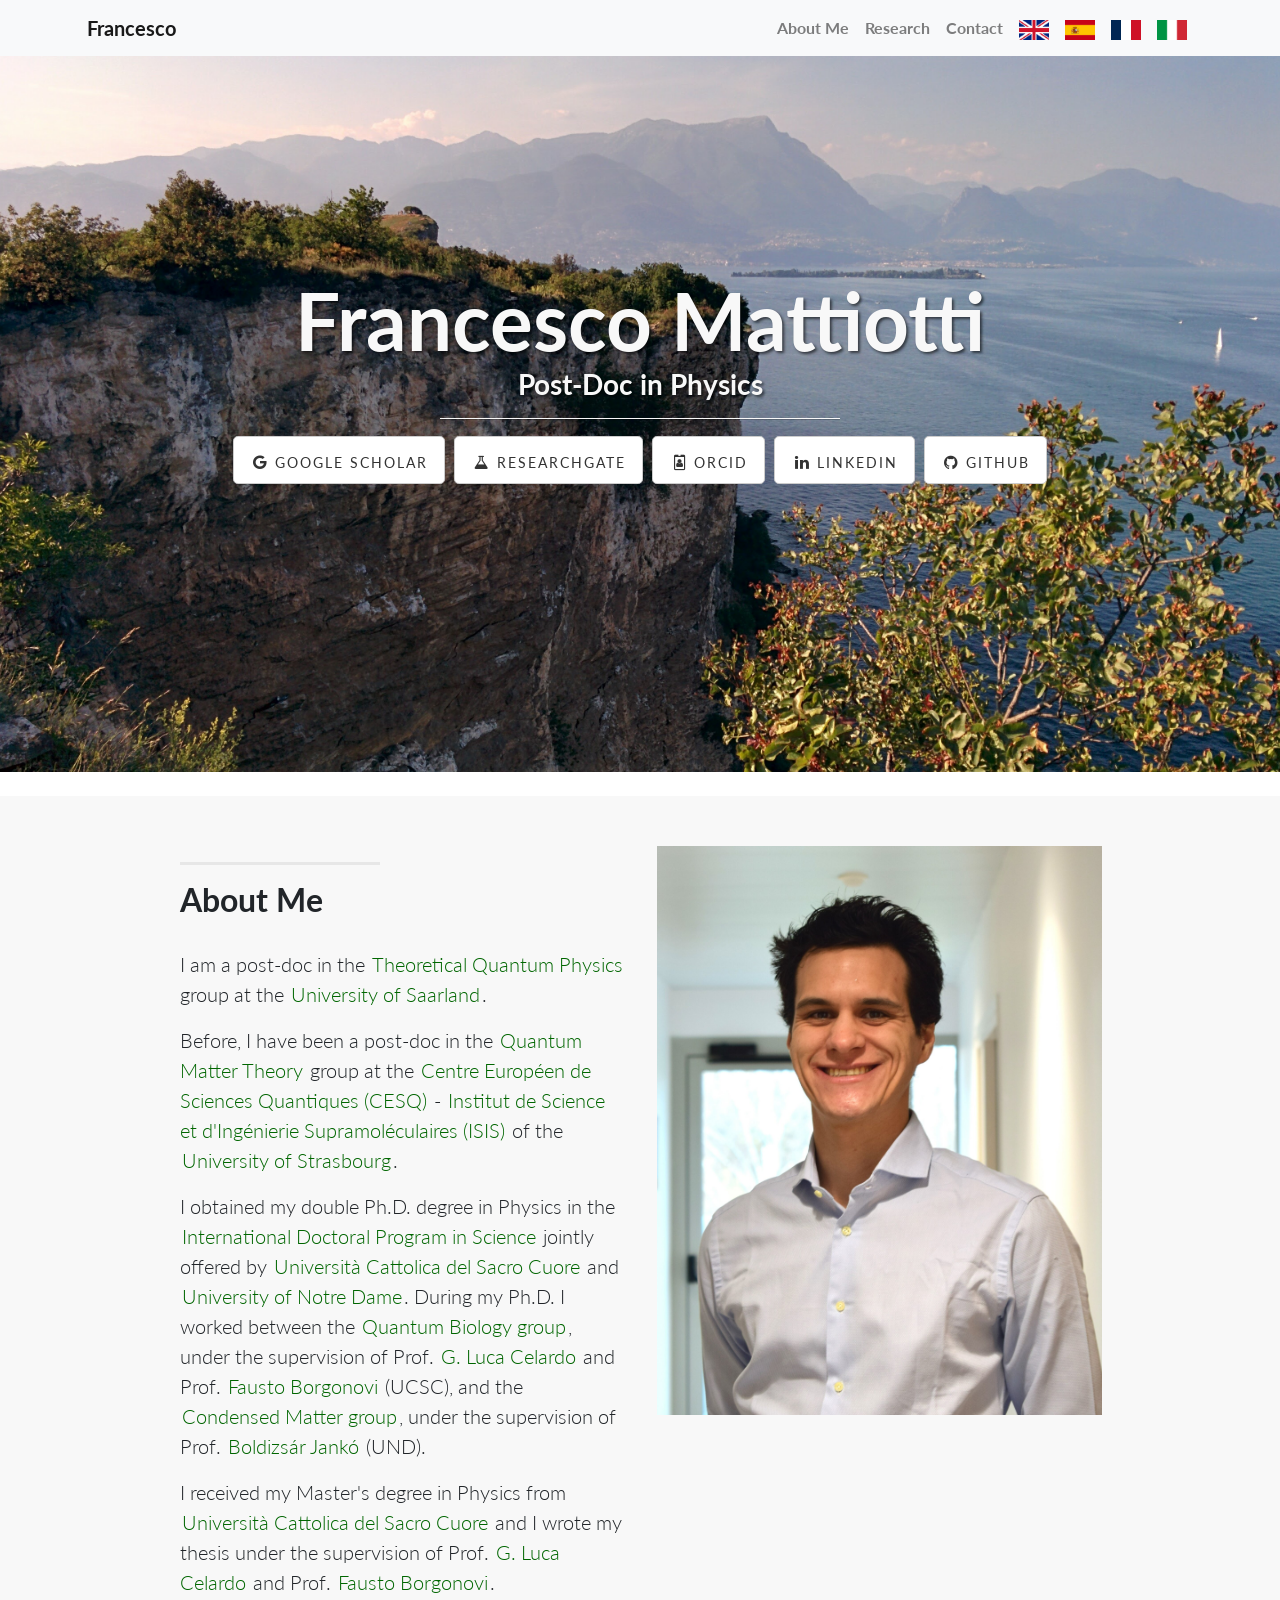
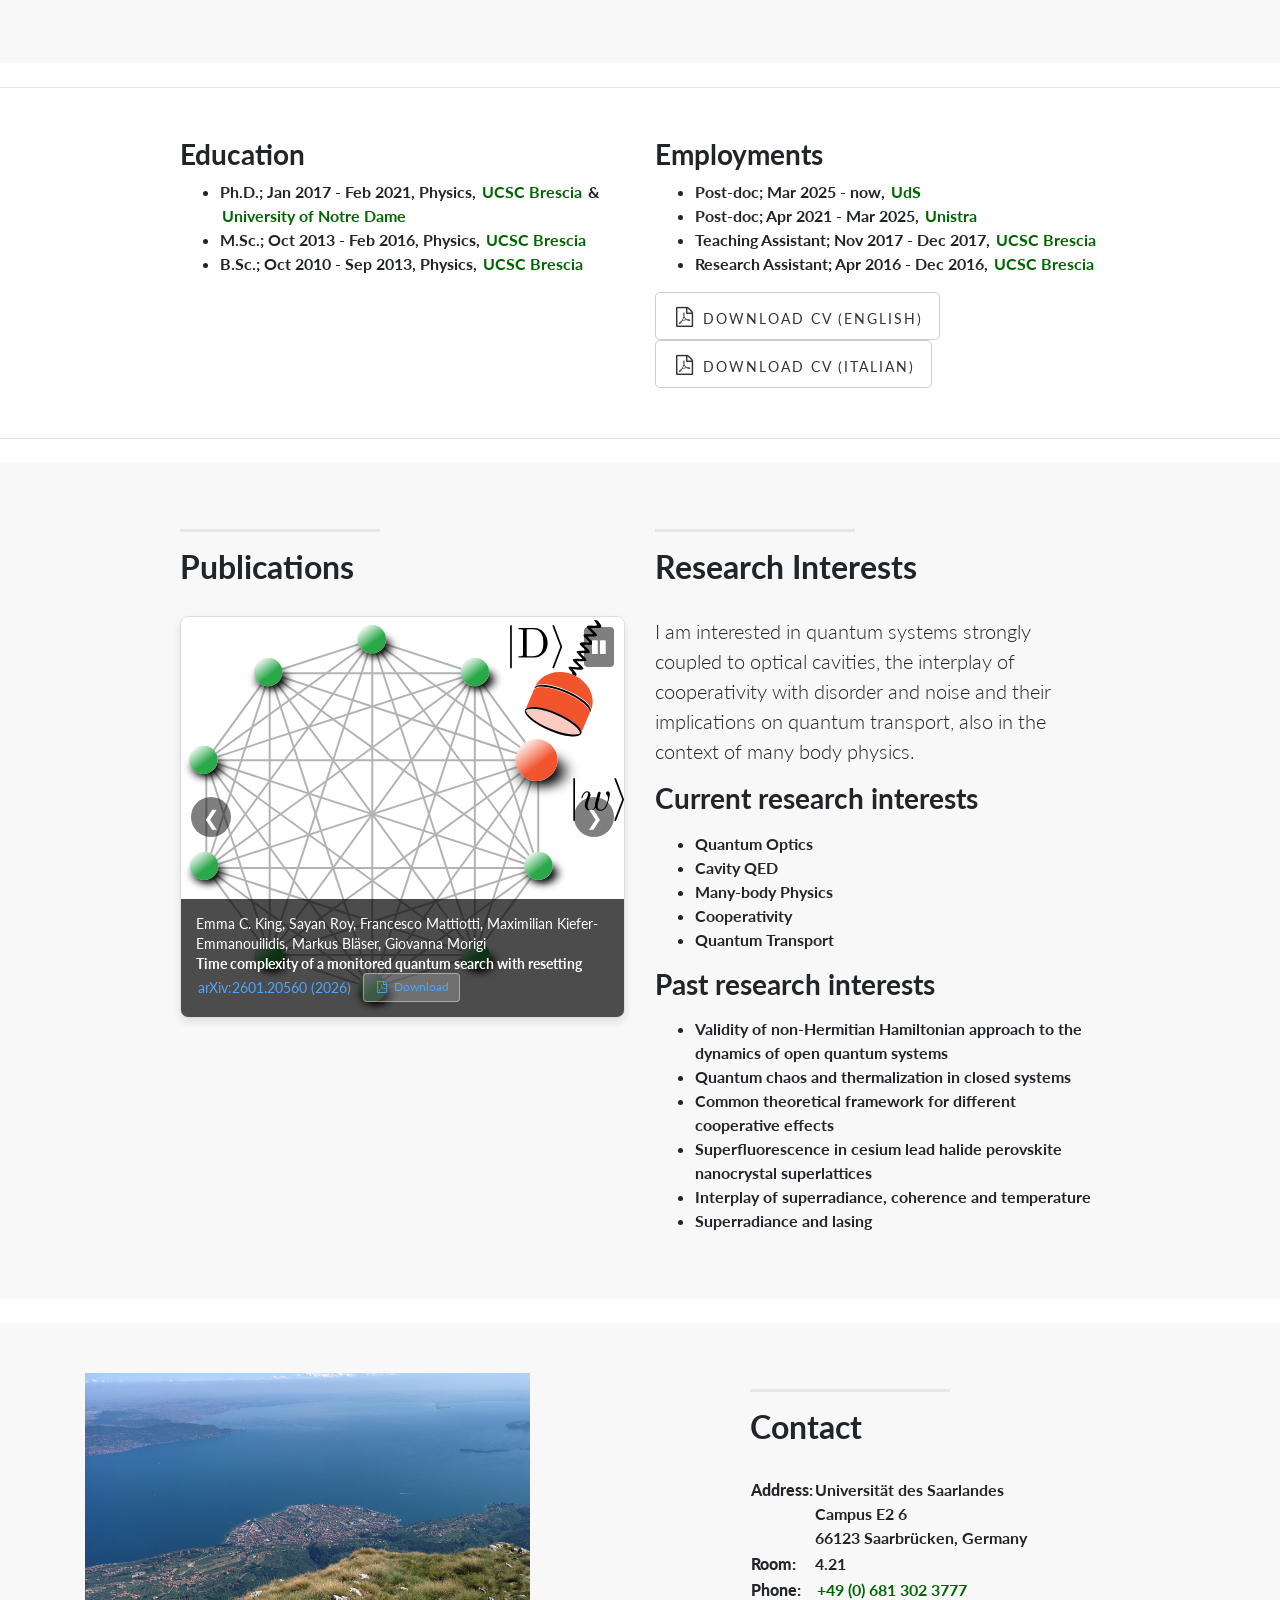
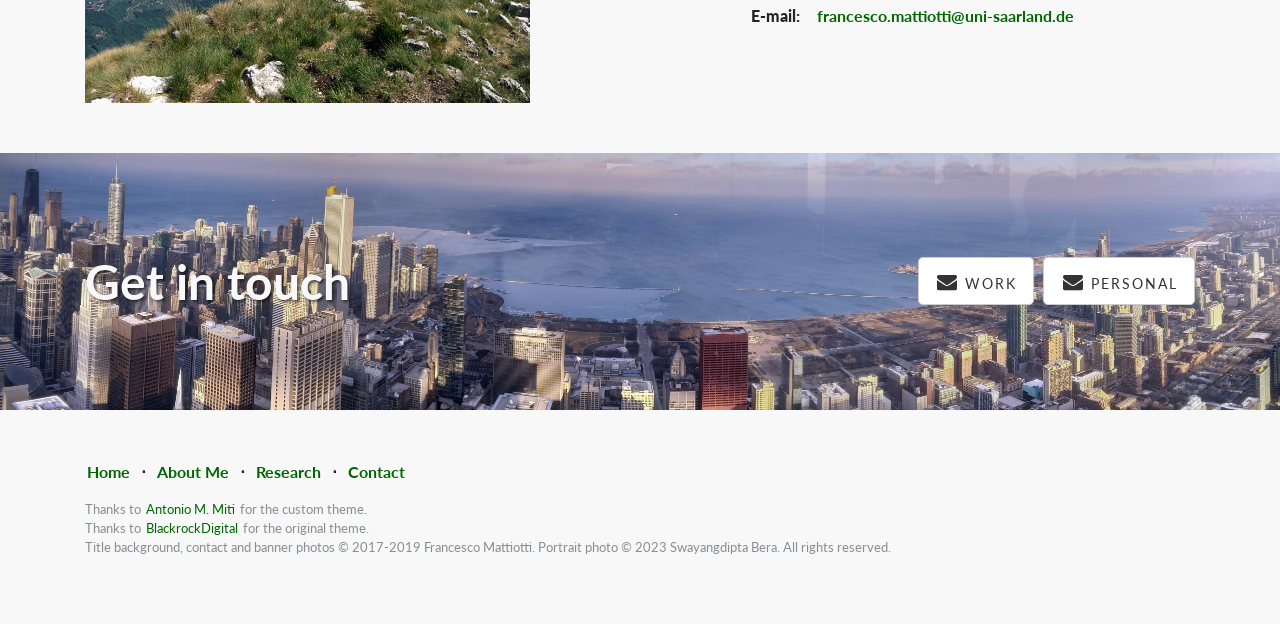
==== commit a8570565: "jianshu alessia paper accepted, style refreshed" ====
--- a/index.html
+++ b/index.html
@@ -5,688 +5,1180 @@
 <link rel="icon" href="figures/icon.png" type="image/png">
 
 <head>
-
   <meta charset="utf-8">
   <meta name="viewport" content="width=device-width, initial-scale=1, shrink-to-fit=no">
   <meta name="description" content="Personal webpage">
   <meta name="author" content="Francesco Mattiotti">
-
   <title>Francesco Mattiotti</title>
 
   <!-- Bootstrap core CSS -->
   <link href="vendor/bootstrap/css/bootstrap.css" rel="stylesheet">
-
-  <!-- Custom fonts for this template -->
+  <!-- Font Awesome -->
   <link href="vendor/font-awesome/css/font-awesome.min.css" rel="stylesheet" type="text/css">
-  <link href="https://fonts.googleapis.com/css?family=Lato:300,400,700,300italic,400italic,700italic" rel="stylesheet"
-    type="text/css">
-
-  <!-- Custom styles for this template -->
+  <!-- Custom fonts -->
+  <link href="https://fonts.googleapis.com/css?family=Lato:300,400,700,300italic,400italic,700italic" rel="stylesheet" type="text/css">
+  <!-- Custom styles -->
   <link href="css/landing-page.css" rel="stylesheet">
 
-  <!-- Global site tag (gtag.js) - Google Analytics -->
+  <!-- Google Analytics -->
   <script async src="https://www.googletagmanager.com/gtag/js?id=UA-137967695-1"></script>
   <script>
     window.dataLayer = window.dataLayer || [];
-    function gtag() {dataLayer.push(arguments);}
+    function gtag(){dataLayer.push(arguments);}
     gtag('js', new Date());
-
     gtag('config', 'UA-137967695-1');
   </script>
 
+  <!-- ==================== TRANSLATIONS & SLIDESHOW LOGIC ==================== -->
+  <style>
+    /* Slideshow Styles */
+    .slideshow-container {
+      max-width: 800px;
+      margin: 20px auto;
+      position: relative;
+      overflow: hidden;
+      border: 1px solid #ddd;
+      border-radius: 8px;
+      box-shadow: 0 4px 8px rgba(0, 0, 0, 0.1);
+    }
+    .slideshow-slides {
+      display: flex;
+      transition: transform 0.5s ease-in-out;
+      height: 400px;
+    }
+    .slideshow-slide {
+      min-width: 100%;
+      position: relative;
+    }
+    .slideshow-slide img {
+      width: 100%;
+      height: 100%;
+      object-fit: contain;
+      background: white;
+    }
+    .slideshow-caption {
+      position: absolute;
+      bottom: 0;
+      left: 0;
+      right: 0;
+      background: rgba(0, 0, 0, 0.7);
+      color: white;
+      padding: 15px;
+      text-align: left;
+      font-size: 14px;
+      line-height: 1.4;
+      font-weight: normal;
+    }
+    .slideshow-caption a {
+      color: #4da6ff;
+      text-decoration: none;
+    }
+    .slideshow-caption a:hover {
+      text-decoration: underline;
+    }
+    .download-btn {
+      display: inline-block;
+      background: rgba(255, 255, 255, 0.2);
+      color: white;
+      padding: 5px 10px;
+      border-radius: 4px;
+      margin-left: 10px;
+      font-size: 12px;
+      cursor: pointer;
+      border: 1px solid rgba(255, 255, 255, 0.4);
+      vertical-align: middle;
+      font-weight: normal;
+    }
+    .download-btn i {
+      margin-right: 5px;
+    }
+    .download-btn:hover {
+      background: rgba(255, 255, 255, 0.3);
+    }
+    .slideshow-arrow {
+      position: absolute;
+      top: 50%;
+      transform: translateY(-50%);
+      background: rgba(0, 0, 0, 0.5);
+      color: white;
+      border: none;
+      padding: 10px 15px;
+      cursor: pointer;
+      font-size: 20px;
+      border-radius: 50%;
+      width: 40px;
+      height: 40px;
+      display: flex;
+      align-items: center;
+      justify-content: center;
+      z-index: 10;
+    }
+    .slideshow-arrow:hover {
+      background: rgba(0, 0, 0, 0.8);
+    }
+    .slideshow-arrow.prev {
+      left: 10px;
+    }
+    .slideshow-arrow.next {
+      right: 10px;
+    }
+    .slideshow-play-pause {
+      position: absolute;
+      top: 10px;
+      right: 10px;
+      background: rgba(0, 0, 0, 0.5);
+      color: white;
+      border: none;
+      padding: 8px;
+      cursor: pointer;
+      border-radius: 4px;
+      font-size: 16px;
+      z-index: 10;
+    }
+    .slideshow-play-pause:hover {
+      background: rgba(0, 0, 0, 0.8);
+    }
+    .reference-line {
+      display: flex;
+      align-items: center;
+      flex-wrap: wrap;
+    }
+    /* Ensure no bold text in captions */
+    .slideshow-caption {
+      font-weight: normal;
+    }
+    .slideshow-caption strong {
+      font-weight: bold;
+    }
+  </style>
+
+  <script>
+    // ===== TRANSLATIONS =====
+    const translations = {
+      en: {
+        // --- Navigation ---
+        "nav-about": "About Me",
+        "nav-research": "Research",
+        "nav-publications": "Publications",
+        "nav-contact": "Contact",
+
+        // --- Header ---
+        "header-subtitle": "Post-Doc in Physics",
+
+        // --- About Me ---
+        "about-title": "About Me",
+        "about-paragraph1": "I am a post-doc in the <a target='_blank' href='https://www.uni-saarland.de/lehrstuhl/morigi.html'>Theoretical Quantum Physics</a> group at the <a target='_blank' href='https://www.uni-saarland.de/en/home.html'>University of Saarland</a>.",
+        "about-paragraph2": "Before, I have been a post-doc in the <a target='_blank' href='http://qmtheory.fr'>Quantum Matter Theory</a> group at the <a target='_blank' href='https://www.cesq.eu'>Centre Européen de Sciences Quantiques (CESQ)</a> - <a target='_blank' href='http://isis.unistra.fr'>Institut de Science et d'Ingénierie Supramoléculaires (ISIS)</a> of the <a target='_blank' href='http://unistra.fr'>University of Strasbourg</a>.",
+        "about-paragraph3": "I obtained my double Ph.D. degree in Physics in the <a target='_blank' href='http://scuoledidottorato.unicatt.it/phdschools/science-home'>International Doctoral Program in Science</a> jointly offered by <a target='_blank' href='http://dipartimenti.unicatt.it/dmf'>Università Cattolica del Sacro Cuore</a> and <a target='_blank' href='https://science.nd.edu'>University of Notre Dame</a>. During my Ph.D. I worked between the <a href='https://centridiricerca.unicatt.it/ilamp-interdisciplinary-laboratories-for-advanced-materials-physics-i-lamp-quantum-biology'>Quantum Biology group</a>, under the supervision of Prof. <a href='https://www.unifi.it/p-doc2-0-0-A-3f2c36293b272f-0.html'>G. Luca Celardo</a> and Prof. <a href='https://docenti.unicatt.it/ppd2/en/docenti/06102/fausto-borgonovi/profilo'>Fausto Borgonovi</a> (UCSC), and the <a href='http://sites.nd.edu/condensed-matter-theory/'>Condensed Matter group</a>, under the supervision of Prof. <a href='https://physics.nd.edu/people/faculty/boldizs-aacute-r-jank-oacute-o/'>Boldizsár Jankó</a> (UND).",
+        "about-paragraph4": "I received my Master's degree in Physics from <a target='_blank' href='http://dipartimenti.unicatt.it/dmf'>Università Cattolica del Sacro Cuore</a> and I wrote my thesis under the supervision of Prof. <a href='https://www.unifi.it/p-doc2-0-0-A-3f2c36293b272f-0.html'>G. Luca Celardo</a> and Prof. <a href='https://docenti.unicatt.it/ppd2/en/docenti/06102/fausto-borgonovi/profilo'>Fausto Borgonovi</a>.",
+
+        // --- Short CV ---
+        "cv-education-title": "Education",
+        "cv-employment-title": "Employments",
+        "cv-download": "Download CV (english)",
+        "cv-download-it": "Download CV (italian)",
+
+        // --- Education ---
+        "education-phd": "Ph.D.; Jan 2017 - Feb 2021, Physics, <a href='http://scuoledidottorato.unicatt.it/phdschools/science-home'>UCSC Brescia</a> & <a target='_blank' href='https://science.nd.edu/'>University of Notre Dame</a>",
+        "education-msc": "M.Sc.; Oct 2013 - Feb 2016, Physics, <a href='http://dipartimenti.unicatt.it/dmf'>UCSC Brescia</a>",
+        "education-bsc": "B.Sc.; Oct 2010 - Sep 2013, Physics, <a href='http://dipartimenti.unicatt.it/dmf'>UCSC Brescia</a>",
+
+        // --- Employment ---
+        "employment-postdoc-uds": "Post-doc; Mar 2025 - now, <a href='https://www.uni-saarland.de/en/home.html'>UdS</a>",
+        "employment-postdoc-unistra": "Post-doc; Apr 2021 - Mar 2025, <a href='http://unistra.fr'>Unistra</a>",
+        "employment-ta": "Teaching Assistant; Nov 2017 - Dec 2017, <a href='http://dipartimenti.unicatt.it/dmf'>UCSC Brescia</a>",
+        "employment-ra": "Research Assistant; Apr 2016 - Dec 2016, <a href='http://dipartimenti.unicatt.it/dmf'>UCSC Brescia</a>",
+
+        // --- Research Interests ---
+        "research-title": "Research Interests",
+        "research-description": "I am interested in quantum systems strongly coupled to optical cavities, the interplay of cooperativity with disorder and noise and their implications on quantum transport, also in the context of many body physics.",
+        "research-current-title": "Current research interests",
+        "research-past-title": "Past research interests",
+        "research-current-item1": "Quantum Optics",
+        "research-current-item2": "Cavity QED",
+        "research-current-item3": "Many-body Physics",
+        "research-current-item4": "Cooperativity",
+        "research-current-item5": "Quantum Transport",
+        "research-past-item1": "Validity of non-Hermitian Hamiltonian approach to the dynamics of open quantum systems",
+        "research-past-item2": "Quantum chaos and thermalization in closed systems",
+        "research-past-item3": "Common theoretical framework for different cooperative effects",
+        "research-past-item4": "Superfluorescence in cesium lead halide perovskite nanocrystal superlattices",
+        "research-past-item5": "Interplay of superradiance, coherence and temperature",
+        "research-past-item6": "Superradiance and lasing",
+
+        // --- Publications ---
+        "publications-title": "Publications",
+        "publications-download": "Download",
+
+        // --- Alt Texts (for images) ---
+        "alt-2026-1": "Time complexity of a monitored quantum search with resetting",
+        "alt-2025-1": "Scale-invariant phase transition of disordered bosons in one dimension",
+        "alt-2025-2": "Disorder in Cavity-modified Transport and Chemistry",
+        "alt-2025-3": "Relation between structure and functionality in photosynthetic antenna complex of green sulfur bacteria: efficiency under natural sunlight pumping",
+        "alt-2024-1": "Extraordinary electrical conductance through amorphous non-conducting polymers under vibrational strong coupling",
+        "alt-2024-2": "Multifractality in the interacting disordered Tavis-Cummings model",
+        "alt-2024-3": "Large scale simulations of photosynthetic antenna systems: interplay of cooperativity and disorder",
+        "alt-2024-4": "Universal stability of coherently diffusive one-dimensional systems with respect to decoherence",
+        "alt-2024-5": "Localization of light in three dimensions: a mobility edge in the imaginary axis in non-Hermitian Hamiltonians",
+        "alt-2023-1": "Anomalous diffusion in the Long-Range Haken-Strobl-Reineker model",
+        "alt-2023-2": "Engineering random spin models with atoms in a high-finesse cavity",
+        "alt-2023-3": "Enhanced robustness and dimensional crossover of superradiance in cuboidal nanocrystal superlattices",
+        "alt-2022-1": "Efficient light harvesting and photon sensing via engineered cooperative effects",
+        "alt-2021-1": "Bio-inspired natural sunlight-pumped lasers",
+        "alt-2021-2": "Disorder-Enhanced and Disorder-Independent Transport with long-range hopping: application to molecular chains in optical cavities",
+        "alt-2020-1": "Thermal decoherence of superradiance in lead halide perovskite nanocrystal superlattices",
+        "alt-2019-1": "Real and imaginary energy gaps: a comparison between single excitation superradiance and superconductivity",
+        "alt-2019-2": "Macroscopic coherence as an emergent property in molecular nanotubes",
+        "alt-2017-1": "Temperature of a single chaotic eigenstate",
+        "alt-2015-1": "Non-Hermitian Hamiltonian approach to quantum transport in disordered networks with sinks",
+        "alt-2014-1": "Superradiance, disorder, and the non-hermitian hamiltonian in open quantum systems",
+
+        // --- Contact ---
+        "contact-title": "Contact",
+        "contact-address": "Address:",
+        "contact-room": "Room:",
+        "contact-phone": "Phone:",
+        "contact-email": "E-mail:",
+
+        // --- Get in Touch ---
+        "get-in-touch-title": "Get in touch",
+        "get-in-touch-work": "Work",
+        "get-in-touch-personal": "Personal",
+        "get-in-touch-skype": "Skype",
+
+        // --- Footer ---
+        "footer-home": "Home",
+        "footer-about": "About Me",
+        "footer-research": "Research",
+        "footer-publications": "Publications",
+        "footer-contact": "Contact",
+        "footer-copyright": "Thanks to <a href='https://github.com/MasterToninus/MasterToninus.github.io'>Antonio M. Miti</a> for the custom theme.<br>Thanks to <a href='https://github.com/BlackrockDigital/startbootstrap-landing-page'>BlackrockDigital</a> for the original theme.<br>Title background, contact and banner photos &copy; 2017-2019 Francesco Mattiotti. Portrait photo &copy; 2023 Swayangdipta Bera. All rights reserved."
+      },
+
+      es: {
+        // --- Navigation ---
+        "nav-about": "Sobre mi",
+        "nav-research": "Investigación",
+        "nav-publications": "Publicaciones",
+        "nav-contact": "Contactos",
+
+        // --- Header ---
+        "header-subtitle": "Post-Doc en Física",
+
+        // --- About Me ---
+        "about-title": "Sobre mi",
+        "about-paragraph1": "Estoy trabajando como post-doc en el grupo de <a target='_blank' href='https://www.uni-saarland.de/lehrstuhl/morigi.html'>Física Cuántica Teórica</a> en la <a target='_blank' href='https://www.uni-saarland.de/en/home.html'>Universidad del Saarland</a>.",
+        "about-paragraph2": "Antes, trabajé como post-doc en el grupo de <a target='_blank' href='http://qmtheory.fr'>Teoría Cuántica de la Materia</a> en el <a target='_blank' href='https://www.cesq.eu'>Centro Europeo de Ciencias Cuánticas (CESQ)</a> - <a target='_blank' href='http://isis.unistra.fr'>Instituto de Ciencia e Ingeniería Supramoleculares (ISIS)</a> de la <a target='_blank' href='http://unistra.fr'>Universidad de Estrasburgo</a>.",
+        "about-paragraph3": "Obtuve mi doble Doctorado en Física en el <a target='_blank' href='http://scuoledidottorato.unicatt.it/phdschools/science-home'>Programa Internacional de Doctorado en Ciencias</a> ofrecido por la <a target='_blank' href='http://dipartimenti.unicatt.it/dmf'>Università Cattolica del Sacro Cuore</a> y la <a target='_blank' href='https://science.nd.edu'>University of Notre Dame</a>. En el periodo de mi Doctorado he trabajado entre el <a href='https://centridiricerca.unicatt.it/ilamp-interdisciplinary-laboratories-for-advanced-materials-physics-i-lamp-quantum-biology'>grupo de Biología Quántica</a>, asesorado por el Prof. <a href='https://www.unifi.it/p-doc2-0-0-A-3f2c36293b272f-0.html'>G. Luca Celardo</a> y por el Prof. <a href='https://docenti.unicatt.it/ppd2/en/docenti/06102/fausto-borgonovi/profilo'>Fausto Borgonovi</a> (UCSC) y el grupo de <a href='http://sites.nd.edu/condensed-matter-theory/'>Materia Condensada</a>, asesorado por el Prof. <a href='https://physics.nd.edu/people/faculty/boldizs-aacute-r-jank-oacute-o/'>Boldizsár Jankó</a> (UND).",
+        "about-paragraph4": "Recibí mi Título de Maestría en Física por la <a target='_blank' href='http://dipartimenti.unicatt.it/dmf'>Università Cattolica del Sacro Cuore</a> y mis asesores de tesis fueron el Prof. <a href='https://www.unifi.it/p-doc2-0-0-A-3f2c36293b272f-0.html'>G. Luca Celardo</a> y el Prof. <a href='https://docenti.unicatt.it/ppd2/en/docenti/06102/fausto-borgonovi/profilo'>Fausto Borgonovi</a>.",
+
+        // --- Short CV ---
+        "cv-education-title": "Educación",
+        "cv-employment-title": "Trabajos",
+        "cv-download": "Descarga CV (inglés)",
+        "cv-download-it": "Descarga CV (italiano)",
+
+        // --- Education ---
+        "education-phd": "Doctorado; Ene 2017 - Feb 2021, Física, <a href='http://scuoledidottorato.unicatt.it/phdschools/science-home'>UCSC Brescia</a> & <a target='_blank' href='https://science.nd.edu/'>University of Notre Dame</a>",
+        "education-msc": "Maestría; Oct 2013 - Feb 2016, Física, <a href='http://dipartimenti.unicatt.it/dmf'>UCSC Brescia</a>",
+        "education-bsc": "Licenciatura; Oct 2010 - Sep 2013, Física, <a href='http://dipartimenti.unicatt.it/dmf'>UCSC Brescia</a>",
+
+        // --- Employment ---
+        "employment-postdoc-uds": "Post-doc; Mar 2025 - Ahora, <a href='https://www.uni-saarland.de/en/home.html'>UdS</a>",
+        "employment-postdoc-unistra": "Post-doc; Avr 2021 - Mar 2025, <a href='http://unistra.fr'>Unistra</a>",
+        "employment-ta": "Profesor auxiliar; Nov 2017 - Dic 2017, <a href='http://dipartimenti.unicatt.it/dmf'>UCSC Brescia</a>",
+        "employment-ra": "Investigador; Apr 2016 - Dic 2016, <a href='http://dipartimenti.unicatt.it/dmf'>UCSC Brescia</a>",
+
+        // --- Research Interests ---
+        "research-title": "Intereses de investigación",
+        "research-description": "Me interesan los sistemas cuánticos fuertemente acoplados a cavidades ópticas, la interacción entre la cooperatividad, el desorden y el ruido, y lo que esto implica sobre el transporte cuántico, también en el contexto de la Física de muchos cuerpos.",
+        "research-current-title": "Intereses actuales",
+        "research-past-title": "Intereses pasados",
+        "research-current-item1": "Óptica cuántica",
+        "research-current-item2": "Cavity QED",
+        "research-current-item3": "Física de muchos cuerpos",
+        "research-current-item4": "Efectos de la cooperatividad",
+        "research-current-item5": "Transporte cuántico",
+        "research-past-item1": "Validez del uso de Hamiltonianos non-Hermitianos para el estudio de la dinámica de sistemas cuánticos abiertos",
+        "research-past-item2": "Caos cuántico y termalización en sistemas aislados",
+        "research-past-item3": "Teoría común para diferentes efectos cooperativos",
+        "research-past-item4": "Súperfluorescencia en superlattices de nanocristales de CsPbX3",
+        "research-past-item5": "Interacción de superradianza, coherencia y temperatura",
+        "research-past-item6": "Superradianza y láser",
+
+        // --- Publications ---
+        "publications-title": "Publicaciones",
+        "publications-download": "Descarga",
+
+        // --- Alt Texts (for images) ---
+        "alt-2026-1": "Complejidad temporal de una búsqueda cuántica monitorizada con reinicio",
+        "alt-2025-1": "Transición de fase invariante de escala de bosones desordenados en una dimensión",
+        "alt-2025-2": "Desorden en el transporte y química modificados por cavidad",
+        "alt-2025-3": "Relación entre estructura y funcionalidad en el complejo de antena fotosintética de bacterias verdes del azufre: eficiencia bajo bombeo de luz solar natural",
+        "alt-2024-1": "Conductancia eléctrica extraordinaria a través de polímeros amorfos no conductores bajo acoplamiento vibracional fuerte",
+        "alt-2024-2": "Multifractalidad en el modelo de Tavis-Cummings desordenado en interacción",
+        "alt-2024-3": "Simulaciones a gran escala de sistemas de antenas fotosintéticas: interacción entre cooperatividad y desorden",
+        "alt-2024-4": "Estabilidad universal de sistemas unidimensionales coherentemente difusivos con respecto a la decoherencia",
+        "alt-2024-5": "Localización de la luz en tres dimensiones: un borde de movilidad en el eje imaginario en hamiltonianos no hermitianos",
+        "alt-2023-1": "Difusión anómala en el modelo de Haken-Strobl-Reineker de largo alcance",
+        "alt-2023-2": "Modelos de spin aleatorios ingenieriles con átomos en una cavidad de alta finesa",
+        "alt-2023-3": "Robustez mejorada y cruce dimensional de la superradiancia en superredes de nanocristales cuboidales",
+        "alt-2022-1": "Cosecha de luz eficiente y detección de fotones mediante efectos cooperativos diseñados",
+        "alt-2021-1": "Láseres inspirados en la naturaleza bombeados por luz solar",
+        "alt-2021-2": "Transporte mejorado por el desorden y independiente del desorden con salto de largo alcance: aplicación a cadenas moleculares en cavidades ópticas",
+        "alt-2020-1": "Decoherencia térmica de la superradiancia en superredes de nanocristales de perovskita de haluro de plomo",
+        "alt-2019-1": "Brechas de energía reales e imaginarias: una comparación entre la superradiancia de excitación única y la superconductividad",
+        "alt-2019-2": "Coherencia macroscópica como propiedad emergente en nanotubos moleculares",
+        "alt-2017-1": "Temperatura de un autoestado caótico individual",
+        "alt-2015-1": "Enfo de hamiltoniano no hermitiano para el transporte cuántico en redes desordenadas con sumideros",
+        "alt-2014-1": "Superradiancia, desorden y el hamiltoniano no hermitiano en sistemas cuánticos abiertos",
+
+        // --- Contact ---
+        "contact-title": "Contactos",
+        "contact-address": "Dirección:",
+        "contact-room": "Oficina:",
+        "contact-phone": "Teléfono:",
+        "contact-email": "Correo:",
+
+        // --- Get in Touch ---
+        "get-in-touch-title": "Enlaces para contactarme",
+        "get-in-touch-work": "Profesional",
+        "get-in-touch-personal": "Personal",
+        "get-in-touch-skype": "Skype",
+
+        // --- Footer ---
+        "footer-home": "Home",
+        "footer-about": "Sobre mi",
+        "footer-research": "Investigación",
+        "footer-publications": "Publicaciones",
+        "footer-contact": "Contactos",
+        "footer-copyright": "Gracias a <a href='https://github.com/MasterToninus/MasterToninus.github.io'>Antonio M. Miti</a> por el tema personalizado.<br>Gracias a <a href='https://github.com/BlackrockDigital/startbootstrap-landing-page'>BlackrockDigital</a> por el tema original.<br>Fotos de fondo de título, contactos y banner &copy; 2017-2019 Francesco Mattiotti. Foto de retrato &copy; 2023 Swayangdipta Bera. Reservados todos los derechos."
+      },
+
+      it: {
+        // --- Navigation ---
+        "nav-about": "Chi sono",
+        "nav-research": "Ricerca",
+        "nav-publications": "Pubblicazioni",
+        "nav-contact": "Contatti",
+
+        // --- Header ---
+        "header-subtitle": "Post-Doc in Fisica",
+
+        // --- About Me ---
+        "about-title": "Chi sono",
+        "about-paragraph1": "Sono un post-doc nel gruppo <a target='_blank' href='https://www.uni-saarland.de/lehrstuhl/morigi.html'>Theoretical Quantum Physics</a> presso la <a target='_blank' href='https://www.uni-saarland.de/en/home.html'>Università del Saarland</a>.",
+        "about-paragraph2": "In precedenza, sono stato post-doc nel gruppo <a target='_blank' href='http://qmtheory.fr'>Quantum Matter Theory</a> presso il <a target='_blank' href='https://www.cesq.eu'>Centre Européen de Sciences Quantiques (CESQ)</a> - <a target='_blank' href='http://isis.unistra.fr'>Institut de Science et d'Ingénierie Supramoléculaires (ISIS)</a> dell'<a target='_blank' href='http://unistra.fr'>Università di Strasburgo</a>.",
+        "about-paragraph3": "Ho ottenuto il mio Dottorato in Fisica (doppio titolo) nell'ambito dell'<a target='_blank' href='http://scuoledidottorato.unicatt.it/phdschools/science-home'>International Doctoral Program in Science</a> offerto congiuntamente dall'<a target='_blank' href='http://dipartimenti.unicatt.it/dmf'>Università Cattolica del Sacro Cuore</a> e da <a target='_blank' href='https://science.nd.edu'>University of Notre Dame</a>. Durante il mio Dottorato ho diviso il mio lavoro tra il <a href='https://centridiricerca.unicatt.it/ilamp-interdisciplinary-laboratories-for-advanced-materials-physics-i-lamp-quantum-biology'>gruppo Quantum Biology</a>, supervisionato dai Prof. <a href='https://www.unifi.it/p-doc2-0-0-A-3f2c36293b272f-0.html'>G. Luca Celardo</a> e <a href='https://docenti.unicatt.it/ppd2/en/docenti/06102/fausto-borgonovi/profilo'>Fausto Borgonovi</a> (UCSC), e il gruppo <a href='http://sites.nd.edu/condensed-matter-theory/'>Condensed Matter</a>, supervisionato dal Prof. <a href='https://physics.nd.edu/people/faculty/boldizs-aacute-r-jank-oacute-o/'>Boldizsár Jankó</a> (UND).",
+        "about-paragraph4": "Ho ricevuto la Laurea Magistrale in Fisica dall'<a target='_blank' href='http://dipartimenti.unicatt.it/dmf'>Università Cattolica del Sacro Cuore</a> ed ho scritto la mia Tesi sotto la supervisione dei Prof. <a href='https://www.unifi.it/p-doc2-0-0-A-3f2c36293b272f-0.html'>G. Luca Celardo</a> e <a href='https://docenti.unicatt.it/ppd2/en/docenti/06102/fausto-borgonovi/profilo'>Fausto Borgonovi</a>.",
+
+        // --- Short CV ---
+        "cv-education-title": "Istruzione",
+        "cv-employment-title": "Impieghi",
+        "cv-download": "Scarica CV (inglese)",
+        "cv-download-it": "Scarica CV (italiano)",
+
+        // --- Education ---
+        "education-phd": "Ph.D.; Jan 2017 - Feb 2021, Fisica, <a href='http://scuoledidottorato.unicatt.it/phdschools/science-home'>UCSC Brescia</a> & <a target='_blank' href='https://science.nd.edu/'>University of Notre Dame</a>",
+        "education-msc": "Laurea Magistrale; Ottobre 2013 - Febbraio 2016, Fisica, <a href='http://dipartimenti.unicatt.it/dmf'>UCSC Brescia</a>",
+        "education-bsc": "Laurea triennale; Ottobre 2010 - Settembre 2013, Fisica, <a href='http://dipartimenti.unicatt.it/dmf'>UCSC Brescia</a>",
+
+        // --- Employment ---
+        "employment-postdoc-uds": "Post-doc; Marzo 2025 - Presente, <a href='http://unistra.fr'>UdS</a>",
+        "employment-postdoc-unistra": "Post-doc; Aprile 2021 - Marzo 2025, <a href='http://unistra.fr'>Unistra</a>",
+        "employment-ta": "Esercitatore; Novembre 2017 - Dicembre 2017, <a href='http://dipartimenti.unicatt.it/dmf'>UCSC Brescia</a>",
+        "employment-ra": "Collaboratore a progetto; Aprile 2016 - Dicembre 2016, <a href='http://dipartimenti.unicatt.it/dmf'>UCSC Brescia</a>",
+
+        // --- Research Interests ---
+        "research-title": "Interessi di ricerca",
+        "research-description": "Sono interessato a sistemi quantistici fortemente accoppiati a cavità ottiche, all'interazione tra cooperatività, disordine e rumore, e ciò che questo implica sul trasporto quantistico, anche nel contesto della Fisica a molti corpi.",
+        "research-current-title": "Interessi di ricerca attuali",
+        "research-past-title": "Interessi di ricerca passati",
+        "research-current-item1": "Ottica quantistica",
+        "research-current-item2": "Cavity QED",
+        "research-current-item3": "Fisica a molti corpi",
+        "research-current-item4": "Effetti cooperativi",
+        "research-current-item5": "Trasporto quantistico",
+        "research-past-item1": "Validità dell'approccio con Hamiltoniane non-Hermitiane alla dinamica di sistemi quantistici aperti",
+        "research-past-item2": "Caos quantistico e termalizzazione in sistemi isolati",
+        "research-past-item3": "Base teorica comune a diversi effetti cooperativi",
+        "research-past-item4": "Superfluorescenza in superreticoli di nanocristalli di CsPbX3",
+        "research-past-item5": "Interazione tra superradianza, coerenza e temperatura",
+        "research-past-item6": "Superradianza e laser",
+
+        // --- Publications ---
+        "publications-title": "Pubblicazioni",
+        "publications-download": "Scarica",
+
+        // --- Alt Texts (for images) ---
+        "alt-2026-1": "Complessità temporale di una ricerca quantistica monitorata con riavvio",
+        "alt-2025-1": "Transizione di fase invariante di scala di bosoni disordinati in una dimensione",
+        "alt-2025-2": "Disordine nel trasporto e nella chimica modificati dalla cavità",
+        "alt-2025-3": "Relazione tra struttura e funzionalità nel complesso di antenna fotosintetica di batteri verdi dello zolfo: efficienza sotto pompaggio di luce solare naturale",
+        "alt-2024-1": "Conduttanza elettrica straordinaria attraverso polimeri amorfi non conduttivi sotto forte accoppiamento vibrazionale",
+        "alt-2024-2": "Multifrattalità nel modello di Tavis-Cummings disordinato in interazione",
+        "alt-2024-3": "Simulazioni su larga scala di sistemi di antenne fotosintetiche: interazione tra cooperatività e disordine",
+        "alt-2024-4": "Stabilità universale di sistemi unidimensionali coerentemente diffusivi rispetto alla decoerenza",
+        "alt-2024-5": "Localizzazione della luce in tre dimensioni: un bordo di mobilità nell'asse immaginario negli hamiltoniani non hermitiani",
+        "alt-2023-1": "Diffusione anomala nel modello di Haken-Strobl-Reineker a lungo raggio",
+        "alt-2023-2": "Modelli di spin casuali ingegnerizzati con atomi in una cavità ad alta finesse",
+        "alt-2023-3": "Robustezza migliorata e crossover dimensionale della superradianza in superreticoli di nanocristalli cuboidali",
+        "alt-2022-1": "Raccolta di luce efficiente e rilevamento di fotoni tramite effetti cooperativi ingegnerizzati",
+        "alt-2021-1": "Laser a pompaggio solare naturale ispirati alla biologia",
+        "alt-2021-2": "Trasporto potenziato dal disordine e indipendente dal disordine con salto a lungo raggio: applicazione a catene molecolari in cavità ottiche",
+        "alt-2020-1": "Decoerenza termica della superradianza in superreticoli di nanocristalli di perovskite di alogenuro di piombo",
+        "alt-2019-1": "Gap di energia reali e immaginari: un confronto tra superradianza a eccitazione singola e superconduttività",
+        "alt-2019-2": "Coerenza macroscopica come proprietà emergente nei nanotubi molecolari",
+        "alt-2017-1": "Temperatura di un auto-stato caotico singolo",
+        "alt-2015-1": "Approccio hamiltoniano non hermitiano al trasporto quantistico in reti disordinate con pozzi",
+        "alt-2014-1": "Superradianza, disordine e l'hamiltoniano non hermitiano nei sistemi quantistici aperti",
+
+        // --- Contact ---
+        "contact-title": "Contatti",
+        "contact-address": "Indirizzo:",
+        "contact-room": "Ufficio:",
+        "contact-phone": "Telefono:",
+        "contact-email": "E-mail:",
+
+        // --- Get in Touch ---
+        "get-in-touch-title": "Link per contattarmi",
+        "get-in-touch-work": "Professionale",
+        "get-in-touch-personal": "Personale",
+        "get-in-touch-skype": "Skype",
+
+        // --- Footer ---
+        "footer-home": "Home",
+        "footer-about": "Chi sono",
+        "footer-research": "Ricerca",
+        "footer-publications": "Pubblicazioni",
+        "footer-contact": "Contatti",
+        "footer-copyright": "Un ringraziamento ad <a href='https://github.com/MasterToninus/MasterToninus.github.io'>Antonio M. Miti</a> per il tema personalizzato.<br>Un ringraziamento a <a href='https://github.com/BlackrockDigital/startbootstrap-landing-page'>BlackrockDigital</a> per il tema originale.<br>Fotografie sfondo titolo, contatti e banner &copy; 2017-2019 Francesco Mattiotti. Fotografia primo piano &copy; 2023 Swayangdipta Bera. Tutti i diritti riservati."
+      },
+
+    fr: {
+        // --- Navigation ---
+        "nav-about": "À propos",
+        "nav-research": "Recherche",
+        "nav-publications": "Publications",
+        "nav-contact": "Contact",
+      
+        // --- Header ---
+        "header-subtitle": "Post-doctorant en physique",
+      
+        // --- About Me ---
+        "about-title": "À propos",
+        "about-paragraph1": "Je suis post-doctorant dans le groupe <a target='_blank' href='https://www.uni-saarland.de/lehrstuhl/morigi.html'>Physique Quantique Théorique</a> à l'<a target='_blank' href='https://www.uni-saarland.de/en/home.html'>Université de la Sarre</a>.",
+        "about-paragraph2": "Auparavant, j’ai été post-doctorant dans le groupe <a target='_blank' href='http://qmtheory.fr'>Théorie de la Matière Quantique</a> au <a target='_blank' href='https://www.cesq.eu'>Centre Européen de Sciences Quantiques (CESQ)</a> - <a target='_blank' href='http://isis.unistra.fr'>Institut de Science et d’Ingénierie Supramoléculaires (ISIS)</a> de l'<a target='_blank' href='http://unistra.fr'>Université de Strasbourg</a>.",
+        "about-paragraph3": "J’ai obtenu mon double diplôme de doctorat en physique dans le cadre du <a target='_blank' href='http://scuoledidottorato.unicatt.it/phdschools/science-home'>Programme Doctoral International en Sciences</a>, proposé conjointement par l'<a target='_blank' href='http://dipartimenti.unicatt.it/dmf'>Università Cattolica del Sacro Cuore</a> et l'<a target='_blank' href='https://science.nd.edu'>Université de Notre Dame</a>. Pendant mon doctorat, j’ai travaillé entre le groupe <a href='https://centridiricerca.unicatt.it/ilamp-interdisciplinary-laboratories-for-advanced-materials-physics-i-lamp-quantum-biology'>Biologie Quantique</a>, sous la supervision du Pr <a href='https://www.unifi.it/p-doc2-0-0-A-3f2c36293b272f-0.html'>G. Luca Celardo</a> et du Pr <a href='https://docenti.unicatt.it/ppd2/en/docenti/06102/fausto-borgonovi/profilo'>Fausto Borgonovi</a> (UCSC), et le groupe <a href='http://sites.nd.edu/condensed-matter-theory/'>Matière Condensée</a>, sous la supervision du Pr <a href='https://physics.nd.edu/people/faculty/boldizs-aacute-r-jank-oacute-o/'>Boldizsár Jankó</a> (UND).",
+        "about-paragraph4": "J’ai reçu mon diplôme de master en physique de l'<a target='_blank' href='http://dipartimenti.unicatt.it/dmf'>Università Cattolica del Sacro Cuore</a>, et j’ai écrit ma thèse sous la supervision du Pr <a href='https://www.unifi.it/p-doc2-0-0-A-3f2c36293b272f-0.html'>G. Luca Celardo</a> et du Pr <a href='https://docenti.unicatt.it/ppd2/en/docenti/06102/fausto-borgonovi/profilo'>Fausto Borgonovi</a>.",
+      
+        // --- Short CV ---
+        "cv-education-title": "Formation",
+        "cv-employment-title": "Emplois",
+        "cv-download": "Télécharger le CV (anglais)",
+        "cv-download-it": "Télécharger le CV (italien)",
+      
+        // --- Education ---
+        "education-phd": "Doctorat ; janv. 2017 - fév. 2021, Physique, <a href='http://scuoledidottorato.unicatt.it/phdschools/science-home'>UCSC Brescia</a> & <a target='_blank' href='https://science.nd.edu/'>Université de Notre Dame</a>",
+        "education-msc": "Master ; oct. 2013 - fév. 2016, Physique, <a href='http://dipartimenti.unicatt.it/dmf'>UCSC Brescia</a>",
+        "education-bsc": "Licence ; oct. 2010 - sept. 2013, Physique, <a href='http://dipartimenti.unicatt.it/dmf'>UCSC Brescia</a>",
+      
+        // --- Employment ---
+        "employment-postdoc-uds": "Post-doctorant ; mars 2025 - aujourd’hui, <a href='https://www.uni-saarland.de/en/home.html'>UdS</a>",
+        "employment-postdoc-unistra": "Post-doctorant ; avr. 2021 - mars 2025, <a href='http://unistra.fr'>Unistra</a>",
+        "employment-ta": "Assistant d’enseignement ; nov. 2017 - déc. 2017, <a href='http://dipartimenti.unicatt.it/dmf'>UCSC Brescia</a>",
+        "employment-ra": "Assistant de recherche ; avr. 2016 - déc. 2016, <a href='http://dipartimenti.unicatt.it/dmf'>UCSC Brescia</a>",
+      
+        // --- Research Interests ---
+        "research-title": "Intérêts de recherche",
+        "research-description": "Je m’intéresse aux systèmes quantiques fortement couplés à des cavités optiques, à l’interaction entre la coopérativité, le désordre et le bruit, et à leurs implications sur le transport quantique, également dans le contexte de la physique à N corps.",
+        "research-current-title": "Intérêts de recherche actuels",
+        "research-past-title": "Intérêts de recherche passés",
+        "research-current-item1": "Optique quantique",
+        "research-current-item2": "QED en cavité",
+        "research-current-item3": "Physique à N corps",
+        "research-current-item4": "Coopérativité",
+        "research-current-item5": "Transport quantique",
+        "research-past-item1": "Validité de l’approche hamiltonienne non hermitienne pour la dynamique des systèmes quantiques ouverts",
+        "research-past-item2": "Chaos quantique et thermalisation dans les systèmes fermés",
+        "research-past-item3": "Cadre théorique commun pour différents effets coopératifs",
+        "research-past-item4": "Superfluorescence dans les superréseaux de nanocristaux de pérovskite aux halogénures de plomb et césium",
+        "research-past-item5": "Interactions entre superradiance, cohérence et température",
+        "research-past-item6": "Superradiance et effet laser",
+      
+        // --- Publications ---
+        "publications-title": "Publications",
+        "publications-download": "Télécharger",
+      
+        // --- Alt Texts (for images) ---
+        "alt-2026-1": "Complexité temporelle d’une recherche quantique surveillée avec réinitialisation",
+        "alt-2025-1": "Transition de phase invariante d’échelle de bosons désordonnés en une dimension",
+        "alt-2025-2": "Désordre dans le transport et la chimie modifiés par cavité",
+        "alt-2025-3": "Relation entre la structure et la fonctionnalité dans le complexe d’antenne photosynthétique de bactéries vertes soufrées : efficacité sous pompage de lumière naturelle",
+        "alt-2024-1": "Conductance électrique extraordinaire à travers des polymères amorphes non conducteurs sous couplage vibrationnel fort",
+        "alt-2024-2": "Multifractalité dans le modèle de Tavis-Cummings désordonné en interaction",
+        "alt-2024-3": "Simulations à grande échelle de systèmes d’antennes photosynthétiques : interaction entre coopérativité et désordre",
+        "alt-2024-4": "Stabilité universelle des systèmes unidimensionnels diffusifs de manière cohérente par rapport à la décohérence",
+        "alt-2024-5": "Localisation de la lumière en trois dimensions : un bord de mobilité sur l’axe imaginaire dans les hamiltoniens non hermitiens",
+        "alt-2023-1": "Diffusion anormale dans le modèle de Haken-Strobl-Reineker à longue portée",
+        "alt-2023-2": "Ingénierie de modèles de spin aléatoires avec des atomes dans une cavité à haute finesse",
+        "alt-2023-3": "Robustesse améliorée et croisement dimensionnel de la superradiance dans les superréseaux de nanocristaux cuboïdaux",
+        "alt-2022-1": "Récolte efficace de lumière et détection de photons via des effets coopératifs conçus",
+        "alt-2021-1": "Lasers pompés par la lumière naturelle du soleil inspirés de la biologie",
+        "alt-2021-2": "Transport amélioré par le désordre et indépendant du désordre avec saut à longue portée : application aux chaînes moléculaires dans des cavités optiques",
+        "alt-2020-1": "Décohérence thermique de la superradiance dans les superréseaux de nanocristaux de pérovskite aux halogénures de plomb",
+        "alt-2019-1": "Écarts d’énergie réels et imaginaires : une comparaison entre la superradiance à excitation unique et la supraconductivité",
+        "alt-2019-2": "Cohérence macroscopique en tant que propriété émergente dans les nanotubes moléculaires",
+        "alt-2017-1": "Température d’un état propre chaotique unique",
+        "alt-2015-1": "Approche hamiltonienne non hermitienne du transport quantique dans les réseaux désordonnés avec puits",
+        "alt-2014-1": "Superradiance, désordre et l’hamiltonien non hermitien dans les systèmes quantiques ouverts",
+      
+        // --- Contact ---
+        "contact-title": "Contact",
+        "contact-address": "Adresse :",
+        "contact-room": "Bureau :",
+        "contact-phone": "Téléphone :",
+        "contact-email": "E-mail :",
+      
+        // --- Get in Touch ---
+        "get-in-touch-title": "Me contacter",
+        "get-in-touch-work": "Professionnel",
+        "get-in-touch-personal": "Personnel",
+        "get-in-touch-skype": "Skype",
+      
+        // --- Footer ---
+        "footer-home": "Accueil",
+        "footer-about": "À propos",
+        "footer-research": "Recherche",
+        "footer-publications": "Publications",
+        "footer-contact": "Contact",
+        "footer-copyright": "Merci à <a href='https://github.com/MasterToninus/MasterToninus.github.io'>Antonio M. Miti</a> pour le thème personnalisé.<br>Merci à <a href='https://github.com/BlackrockDigital/startbootstrap-landing-page'>BlackrockDigital</a> pour le thème original.<br>Photos de fond de titre, de contact et de bannière &copy; 2017-2019 Francesco Mattiotti. Photo de portrait &copy; 2023 Swayangdipta Bera. Tous droits réservés."
+      }
+    };
+
+    // ===== TRANSLATION LOGIC =====
+    function applyTranslations(language) {
+      const t = translations[language] || translations.en; // Fallback to English
+      document.querySelectorAll('[data-translate]').forEach(element => {
+        const key = element.getAttribute('data-translate');
+        if (t[key]) element.innerHTML = t[key];
+      });
+      // Apply translations to alt attributes
+      document.querySelectorAll('[data-translate-alt]').forEach(element => {
+        const key = element.getAttribute('data-translate-alt');
+        if (t[key]) element.setAttribute('alt', t[key]);
+      });
+    }
+
+    // ===== SLIDESHOW LOGIC =====
+    function initSlideshow() {
+      const slides = document.getElementById('slides');
+      const slideItems = document.querySelectorAll('.slideshow-slide');
+      const prevBtn = document.getElementById('prevBtn');
+      const nextBtn = document.getElementById('nextBtn');
+      const playPauseBtn = document.getElementById('playPauseBtn');
+      const playPauseIcon = playPauseBtn.querySelector('i');
+
+      let currentIndex = 0;
+      let autoPlayInterval;
+      let isPlaying = false;
+
+      function updateSlidePosition() {
+        slides.style.transform = `translateX(-${currentIndex * 100}%)`;
+      }
+
+      function nextSlide() {
+        currentIndex = (currentIndex + 1) % slideItems.length;
+        updateSlidePosition();
+      }
+
+      function prevSlide() {
+        currentIndex = (currentIndex - 1 + slideItems.length) % slideItems.length;
+        updateSlidePosition();
+      }
+
+      nextBtn.addEventListener('click', nextSlide);
+      prevBtn.addEventListener('click', prevSlide);
+
+      function toggleAutoPlay() {
+        if (isPlaying) {
+          clearInterval(autoPlayInterval);
+          playPauseIcon.className = 'fa fa-play';
+        } else {
+          autoPlayInterval = setInterval(nextSlide, 5000);
+          playPauseIcon.className = 'fa fa-pause';
+        }
+        isPlaying = !isPlaying;
+      }
+
+      playPauseBtn.addEventListener('click', toggleAutoPlay);
+      updateSlidePosition();
+      toggleAutoPlay();
+    }
+
+    // ===== INITIALIZE =====
+    document.addEventListener('DOMContentLoaded', () => {
+      const userLanguage = navigator.language.split('-')[0];
+      applyTranslations(userLanguage);
+      initSlideshow();
+    });
+  </script>
 </head>
 
 <body>
-
-  <!-- Navigation -->
-  <nav class="navbar navbar-expand-lg navbar-light bg-light fixed-top">
-    <div class="container">
-      <a class="navbar-brand" href="#">Francesco</a>
-      <button class="navbar-toggler" type="button" data-toggle="collapse" data-target="#navbarResponsive"
-        aria-controls="navbarResponsive" aria-expanded="false" aria-label="Toggle navigation">
-        <span class="navbar-toggler-icon"></span>
-      </button>
-      <div class="collapse navbar-collapse" id="navbarResponsive">
-        <ul class="navbar-nav ml-auto">
-          <li class="nav-item">
-            <a class="nav-link" href="#about">About Me</a>
-          </li>
-          <li class="nav-item">
-            <a class="nav-link" href="#research">Research Interests</a>
-          </li>
-          <li class="nav-item">
-            <a class="nav-link" href="#publications">Publications</a>
-          </li>
-          <li class="nav-item">
-            <a class="nav-link" href="#contact">Contact</a>
-          </li>
-          <li class="nav-item">
-            <a class="nav-link" href="it.html"><img class="img" height="20px" src="figures/it.png" alt="Italiano"></a>
-          </li>
-          <li class="nav-item">
-            <a class="nav-link" href="es.html"><img class="img" height="20px" src="figures/es.png"
-                alt="Espa&ntilde;ol"></a>
-          </li>
-        </ul>
-      </div>
-    </div>
-  </nav>
-
-  <!-- Header -->
-  <header class="intro-header">
-    <div class="container">
-      <div class="intro-message">
-        <h1>Francesco Mattiotti</h1>
-        <h3>Post-Doc in Physics</h3>
-        <hr class="intro-divider">
-        <ul class="list-inline intro-social-buttons">
-          <li class="list-inline-item">
-            <a href="https://scholar.google.com/citations?user=OHOtcpYAAAAJ" class="btn btn-default btn-lg">
-              <i class="fa fa-google fa-fw"></i>
-              <span class="network-name">Google Scholar</span>
-            </a>
-          </li>
-          <li class="list-inline-item">
-            <a href="https://www.researchgate.net/profile/Francesco_Mattiotti" class="btn btn-default btn-lg">
-              <i class="fa fa-flask fa-fw"></i>
-              <span class="network-name">ResearchGate</span>
-            </a>
-          </li>
-          <li class="list-inline-item">
-            <a href="https://orcid.org/0000-0002-2532-8876" class="btn btn-default btn-lg">
-              <i class="fa fa-id-badge fa-fw"></i>
-              <span class="network-name">ORCID</span>
-            </a>
-          </li>
-          <li class="list-inline-item">
-            <a href="https://www.linkedin.com/in/francesco-mattiotti-a76813144/" class="btn btn-default btn-lg">
-              <i class="fa fa-linkedin fa-fw"></i>
-              <span class="network-name">Linkedin</span>
-            </a>
-          </li>
-          <li class="list-inline-item">
-            <a href="https://github.com/matiot" class="btn btn-default btn-lg">
-              <i class="fa fa-github fa-fw"></i>
-              <span class="network-name">Github</span>
-            </a>
-          </li>
-        </ul>
-      </div>
-    </div>
-  </header>
-
-  <!--              --> <!--              -->
-  <!-- Page Content --> <!--              -->
-
-  <!-- About Me -->
-  <a name="about"></a>
-  <section class="content-section-a">
-
-    <div class="container">
-      <div class="row">
-        <div class="col-lg-5 ml-auto">
-          <hr class="section-heading-spacer">
-          <div class="clearfix"></div>
-          <h2 class="section-heading">About Me</h2>
-          <p class="lead">
-            I am a post-doc in the <a target="_blank"
-              href="https://www.uni-saarland.de/lehrstuhl/morigi.html">Theoretical Quantum Physics group</a> at the <a
-              target="_blank" href="https://www.uni-saarland.de/en/home.html">University of Saarland</a>.
-          </p>
-          <p class="lead">
-            Before, I have been a post-doc in the <a target="_blank" href="http://qmtheory.fr">Quantum Matter Theory
-              group</a> at the <a target="_blank" href="https://www.cesq.eu">Centre Européen de Sciences Quantiques
-              (CESQ)</a> - <a target="_blank" href="http://isis.unistra.fr">Institut de Science et d'Ing&eacute;nierie
-              Supramol&eacute;culaires (ISIS)</a> of the <a target="_blank" href="http://unistra.fr">University of
-              Strasbourg</a>.
-          </p>
-          <p class="lead">
-            I obtained my double Ph.D. degree in Physics in the <a target="_blank"
-              href="http://scuoledidottorato.unicatt.it/phdschools/science-home">International Doctoral Program in
-              Science</a>
-            jointly offered by
-            <a target="_blank" href="http://dipartimenti.unicatt.it/dmf">Universit&agrave; Cattolica del Sacro Cuore</a>
-            and
-            <a target="_blank" href="https://science.nd.edu">University of Notre Dame</a>.
-            During my Ph.D. I worked between the <a
-              href="https://centridiricerca.unicatt.it/ilamp-interdisciplinary-laboratories-for-advanced-materials-physics-i-lamp-quantum-biology">Quantum
-              Biology group</a>, under the supervision of Prof. <a
-              href="https://www.unifi.it/p-doc2-0-0-A-3f2c36293b272f-0.html">G. Luca Celardo</a> and Prof. <a
-              href="https://docenti.unicatt.it/ppd2/en/docenti/06102/fausto-borgonovi/profilo">Fausto Borgonovi</a>
-            (UCSC), and the <a href="http://sites.nd.edu/condensed-matter-theory/">Condensed Matter group</a>, under the
-            supervision of Prof. <a
-              href="https://physics.nd.edu/people/faculty/boldizs-aacute-r-jank-oacute-o/">Boldizs&aacute;r
-              Jank&oacute;</a> (UND).
-          </p>
-          <p class="lead">
-            I received my Master's degree in Physics from
-            <a target="_blank" href="http://dipartimenti.unicatt.it/dmf">Universit&agrave; Cattolica del Sacro Cuore</a>
-            and I wrote my thesis under the supervision of Prof.
-            <a href="https://www.unifi.it/p-doc2-0-0-A-3f2c36293b272f-0.html">G. Luca Celardo</a> and Prof. <a
-              href="https://docenti.unicatt.it/ppd2/en/docenti/06102/fausto-borgonovi/profilo">Fausto Borgonovi</a>.
-          </p>
-        </div>
-        <div class="col-lg-5 mr-auto">
-          <p class="head">
-          </p>
-          <a href="figures/trequarti-cesq.jpg">
-            <img class="img-fluid" src="figures/trequarti-cesq.jpg" alt="My picture">
-        </div>
-      </div>
-
-    </div>
-    <!-- /.container -->
-
-    <!-- Short Cv -->
-    <a name="cv"></a>
-    <div class="container">
-      <div class="row">
-        <div class="col-lg-5 ml-auto">
-          <div class="clearfix"></div>
-          <h3>Education</h3>
-          <ul>
-            <li> Ph.D.; Jan 2017 - Feb 2021, Physics,
-              <a href="http://scuoledidottorato.unicatt.it/phdschools/science-home">UCSC Brescia</a> &
-              <a target="_blank" href="https://science.nd.edu/">University of Notre Dame</a>
+    <!-- Navigation -->
+    <nav class="navbar navbar-expand-lg navbar-light bg-light fixed-top">
+      <div class="container">
+        <a class="navbar-brand" href="#">Francesco</a>
+        <button class="navbar-toggler" type="button" data-toggle="collapse" data-target="#navbarResponsive" aria-controls="navbarResponsive" aria-expanded="false" aria-label="Toggle navigation">
+          <span class="navbar-toggler-icon"></span>
+        </button>
+        <div class="collapse navbar-collapse" id="navbarResponsive">
+          <ul class="navbar-nav ml-auto">
+            <li class="nav-item">
+              <a class="nav-link" href="#about" data-translate="nav-about">About Me</a>
             </li>
-            <li> M.Sc.; Oct 2013 - Feb 2016, Physics, <a href="http://dipartimenti.unicatt.it/dmf">UCSC Brescia</a>
+            <li class="nav-item">
+              <a class="nav-link" href="#research" data-translate="nav-research">Research</a>
             </li>
-            <li> B.Sc.; Oct 2010 - Sep 2013, Physics, <a href="http://dipartimenti.unicatt.it/dmf">UCSC Brescia</a>
+            <li class="nav-item">
+              <a class="nav-link" href="#contact" data-translate="nav-contact">Contact</a>
+            </li>
+            <li class="nav-item">
+              <a class="nav-link" onclick="applyTranslations('en')"><img class="img" height="20px" src="figures/en.png" alt="English"></a>
+            </li>
+            <li class="nav-item">
+              <a class="nav-link" onclick="applyTranslations('es')"><img class="img" height="20px" src="figures/es.png" alt="Español"></a>
+            </li>
+            <li class="nav-item">
+              <a class="nav-link" onclick="applyTranslations('fr')"><img class="img" height="20px" src="figures/fr.svg" alt="Français"></a>
+            </li>
+            <li class="nav-item">
+              <a class="nav-link" onclick="applyTranslations('it')"><img class="img" height="20px" src="figures/it.png" alt="Italiano"></a>
             </li>
           </ul>
         </div>
-        <div class="col-lg-5 mr-auto">
-          <h3>Employments</h3>
-          <ul>
-            <li> Post-doc; Mar 2025 - now, <a href="https://www.uni-saarland.de/en/home.html">UdS</a></li>
-            <li> Post-doc; Apr 2021 - Mar 2025, <a href="http://unistra.fr">Unistra</a></li>
-            <li> Teaching Assistant; Nov 2017 - Dec 2017, <a href="http://dipartimenti.unicatt.it/dmf">UCSC Brescia</a>
-            </li>
-            <li> Research Assistant; Apr 2016 - Dec 2016, <a href="http://dipartimenti.unicatt.it/dmf">UCSC Brescia</a>
-            </li>
-          </ul>
-          <a href="./cv/cven.pdf" class="btn btn-default btn-lg">
-            <i class="fa fa-file-pdf-o fa-fw"></i>
-            <span class="network-name">Download CV</span></a>
-        </div>
       </div>
-
-    </div>
-    <!-- /.container -->
-  </section>
-
-
-
-  <!-- Research Interest -->
-  <a name="research"></a>
-  <section class="content-section-b">
-
-    <div class="container">
-
-      <div class="row">
-        <div class="col-lg-5 mr-auto order-lg-2">
-          <hr class="section-heading-spacer">
-          <div class="clearfix"></div>
-          <h2 class="section-heading">Research Interests</h2>
-          <p class="lead">
-            I am interested in quantum systems strongly coupled to optical cavities, the interplay of cooperativity with
-            disorder and noise and their implications on quantum transport, also in the context of many body physics.
-          </p>
-          <p class="lead">
-          <h3>Current research interests</h3>
-          </p>
-          <ul>
-            <li>Quantum Optics</li>
-            <li>Cavity QED</li>
-            <li>Many-body Physics</li>
-            <li>Cooperativity</li>
-            <li>Quantum Transport</li>
-          </ul>
-
-          <p class="lead">
-          <h3>Past research interests</h3>
-          </p>
-          <ul>
-            <li>Validity of non-Hermitian Hamiltonian approach to the dynamics of open quantum systems</li>
-            <li>Quantum chaos and thermalization in closed systems</li>
-            <li>Common theoretical framework for different cooperative effects</li>
-            <li>Superfluorescence in cesium lead halide perovskite nanocrystal superlattices</li>
-            <li>Interplay of superradiance, coherence and temperature</li>
-            <li>Superradiance and lasing</li>
-          </ul>
-
-        </div>
-        <div class="col-lg-5 ml-auto order-lg-1">
-          <a href="https://doi.org/10.1103/PhysRevB.109.064202"><img class="img-fluid center-block"
-              src="figures/fig1a.svg" alt="Multifractality in the interacting disordered Tavis-Cummings model"></a>
-          <br>
-          <a href="https://www.nature.com/articles/s41567-023-02033-3"><img class="img-fluid" src="figures/cqed.png"
-              alt="Engineering random spin models with atoms in a high-finesse cavity"></a>
-          <br>
-          <a href="https://doi.org/10.1103/PhysRevLett.131.053401"><img class="img-fluid" src="figures/dephasing.svg"
-              alt="Anomalous diffusion in the Long-Range Haken-Strobl-Reineker model"></a>
-        </div>
-      </div>
-
-    </div>
-    <!-- /.container -->
-
-  </section>
-  <!-- /.content-section-b -->
-
-  <!-- Publications-->
-  <a name="publications"></a>
-  <section class="content-section-a">
-
-    <div class="container">
-
-      <div class="row">
-        <div class="col-lg-5 ml-auto">
-          <hr class="section-heading-spacer">
-          <div class="clearfix"></div>
-          <h2 class="section-heading">Publications</h2>
-          <p class="lead">
-          <h3>2026</h3>
-          </p>
-          <ul>
-            <li>
-              Emma C. King, Sayan Roy, Francesco Mattiotti, Maximilian Kiefer-Emmanouilidis, Markus Bläser, Giovanna
-              Morigi, "Time complexity of a monitored quantum search with resetting", <a form style="display:inline"
-                href="https://arxiv.org/abs/2601.20560">arXiv:2601.20560 (2026)</a>.
-              <a href="./papers/2601.20560v1.pdf" class="btn btn-default btn-lg"><i
-                  class="fa fa-file-pdf-o fa-fw"></i><span class="network-name">Download</span></a>
-            </li>
-          </ul>
-
-          <p class="lead">
-          <h3>2025</h3>
-          </p>
-          <ul>
-            <li>
-              David Hagenmüller, Jérôme Dubail, Francesco Mattiotti, Guido Pupillo, Johannes Schachenmayer, "Disorder in
-              Cavity-modified Transport and Chemistry, in <a form style="display:inline"
-                href="https://doi.org/10.1002/9781119783329.ch09">Polariton Chemistry</a>, edited by J. Yuen-Zhou, N. C.
-              Giebink, and R. F. Ribeiro (Wiley, 2025) 1st ed., pp. 193–218.
-            </li>
-            <li>
-              Alessia Valzelli, Francesco Mattiotti, Jianshu Cao, Giuseppe Luca Celardo, "Relation between structure and
-              functionality in photosynthetic antenna complex of green sulfur bacteria: efficiency under natural
-              sunlight pumping", <a form style="display:inline" href="https://arxiv.org/abs/2510.19453">arXiv:2510.19453
-                (2025)</a>.
-              <a href="./papers/2510.19453v1.pdf" class="btn btn-default btn-lg"><i
-                  class="fa fa-file-pdf-o fa-fw"></i><span class="network-name">Download</span></a>
-            </li>
-            <li>
-              Tanul Gupta, Guido Masella, Francesco Mattiotti, Nikolay V. Prokof'ev, Guido Pupillo, "Scale-invariant
-              phase transition of disordered bosons in one dimension", <a form style="display:inline"
-                href="https://doi.org/10.1103/PhysRevB.111.L020503">Physical Review B 111, L020503 (2025)</a>.
-              <a href="./papers/PhysRevB.111.L020503-withSM.pdf" class="btn btn-default btn-lg"><i
-                  class="fa fa-file-pdf-o fa-fw"></i><span class="network-name">Download</span></a>
-            </li>
-          </ul>
-
-          <p class="lead">
-          <h3>2024</h3>
-          </p>
-          <ul>
-            <li>
-              Alessia Valzelli, Alice Boschetti, Francesco Mattiotti, Armin Kargol, Coleman Green, Fausto Borgonovi,
-              Giuseppe Luca Celardo, "Large scale simulations of photosynthetic antenna systems: interplay of
-              cooperativity and disorder", <a form style="display:inline"
-                href="https://doi.org/10.1021/acs.jpcb.4c02406">The Journal of Physical Chemistry B 128, 9643
-                (2024)</a>.
-              <a href="./papers/2404.08542v2.pdf" class="btn btn-default btn-lg"><i
-                  class="fa fa-file-pdf-o fa-fw"></i><span class="network-name">Download</span></a>
-            </li>
-            <li>
-              Sunil Kumar, Subha Biswas, Umar Rashid, Kavya S. Mony, Gokul Chandrasekharan, Francesco Mattiotti,
-              Robrecht M. A. Vergauwe, David Hagenmuller, Veerabhadrarao Kaliginedi, Anoop Thomas, "Extraordinary
-              electrical conductance through amorphous non-conducting polymers under vibrational strong coupling", <a
-                form style="display:inline" href="https://doi.org/10.1021/jacs.4c03016">Journal of the American Chemical
-                Society 146, 18999 (2024)</a>.
-              <a href="./papers/2303.03777v2.pdf" class="btn btn-default btn-lg"><i
-                  class="fa fa-file-pdf-o fa-fw"></i><span class="network-name">Download</span></a>
-            </li>
-            <li>
-              Fabricio S. Lozano-Negro, Emilio Alvarez Navarro, Nahum C. Chávez, Francesco Mattiotti, Fausto Borgonovi,
-              Horacio M. Pastawski, G. Luca Celardo, "Universal stability of coherently diffusive one-dimensional
-              systems with respect to decoherence", <a form style="display:inline"
-                href="https://doi.org/10.1103/PhysRevA.109.042213">Physical Review A 109, 042213 (2024)</a>.
-              <a href="./papers/PhysRevA.109.042213.pdf" class="btn btn-default btn-lg"><i
-                  class="fa fa-file-pdf-o fa-fw"></i><span class="network-name">Download</span></a>
-            </li>
-            <li>
-              Giuseppe Luca Celardo, Mattia Angeli, Francesco Mattiotti, Robin Kaiser, "Localization of light in three
-              dimensions: a mobility edge in the imaginary axis in non-Hermitian Hamiltonians", <a form
-                style="display:inline" href="https://doi.org/10.1209/0295-5075/ad222c">Europhysics Letters 145, 35002
-                (2024)</a>.
-              <a href="./papers/Celardo_2024_EPL_145_35002-withSM.pdf" class="btn btn-default btn-lg"><i
-                  class="fa fa-file-pdf-o fa-fw"></i><span class="network-name">Download</span></a>
-            </li>
-            <li>
-              Francesco Mattiotti, Jérôme Dubail, David Hagenmüller, Johannes Schachenmayer, Jean-Philippe Brantut, and
-              Guido Pupillo, "Multifractality in the interacting disordered Tavis-Cummings model", <a form
-                style="display:inline" href="https://doi.org/10.1103/PhysRevB.109.064202">Physical Review B 109, 064202
-                (2024)</a>.
-              <a href="./papers/PhysRevB.109.064202.pdf" class="btn btn-default btn-lg"><i
-                  class="fa fa-file-pdf-o fa-fw"></i><span class="network-name">Download</span></a>
-            </li>
-          </ul>
-
-          <p class="lead">
-          <h3>2023</h3>
-          </p>
-          <ul>
-            <li>
-              Alberto Catalano, Francesco Mattiotti, Jérôme Dubail, David Hagenmüller, Fabio Franchini, and Guido
-              Pupillo, "Anomalous diffusion in the Long-Range Haken-Strobl-Reineker model", <a form
-                style="display:inline" href="https://doi.org/10.1103/PhysRevLett.131.053401">Physical Review Letters
-                131, 053401 (2023)</a>.
-              <a href="./papers/PhysRevLett.131.053401-withSM.pdf" class="btn btn-default btn-lg"><i
-                  class="fa fa-file-pdf-o fa-fw"></i><span class="network-name">Download</span></a>
-            </li>
-            <li>
-              Nick Sauerwein, Francesca Orsi, Philipp Uhrich, Soumik Bandyopadhyay, Francesco Mattiotti, Tigrane
-              Cantat-Moltrecht, Guido Pupillo, Philipp Hauke, and Jean-Philippe Brantut, "Engineering random spin models
-              with atoms in a high-finesse cavity", <a form style="display:inline"
-                href="https://www.nature.com/articles/s41567-023-02033-3">Nature Physics 19, 1128-1134 (2023)</a>.
-              <a href="./papers/s41567-023-02033-3-withSM.pdf" class="btn btn-default btn-lg"><i
-                  class="fa fa-file-pdf-o fa-fw"></i><span class="network-name">Download</span></a>
-            </li>
-            <li>
-              Sushrut Ghonge, David Engel, Francesco Mattiotti, G. Luca Celardo, Masaru Kuno, and Boldizsár Jankó,
-              "Enhanced robustness and dimensional crossover of superradiance in cuboidal nanocrystal superlattices", <a
-                form style="display:inline" href="https://doi.org/10.1103/PhysRevResearch.5.023068">Physical Review
-                Research 5, 023068 (2023)</a>.
-              <a href="./papers/PhysRevResearch.5.023068-withSM.pdf" class="btn btn-default btn-lg"><i
-                  class="fa fa-file-pdf-o fa-fw"></i><span class="network-name">Download</span></a>
-            </li>
-          </ul>
-
-          <p class="lead">
-          <h3>2022</h3>
-          </p>
-          <ul>
-            <li>
-              Francesco Mattiotti, Mohan Sarovar, Giulio G. Giusteri, Fausto Borgonovi, and G. Luca Celardo, "Efficient
-              light harvesting and photon sensing via engineered cooperative effects", <a form style="display:inline"
-                href="https://doi.org/10.1088/1367-2630/ac4127">New Journal of Physics 24, 013027 (2022)</a>.
-              <a href="./papers/Mattiotti_2022_New_J._Phys._24_013027.pdf" class="btn btn-default btn-lg"><i
-                  class="fa fa-file-pdf-o fa-fw"></i><span class="network-name">Download</span></a>
-            </li>
-          </ul>
-
-          <p class="lead">
-          <h3>2021</h3>
-          </p>
-          <ul>
-            <li>
-              Francesco Mattiotti, William M. Brown, Nicola Piovella, Stefano Olivares, Erik M. Gauger, G. Luca Celardo,
-              "Bio-inspired natural sunlight-pumped lasers", <a form style="display:inline"
-                href="https://doi.org/10.1088/1367-2630/ac2852">New Journal of Physics 23, 103015 (2021)</a>.
-              <a href="./papers/Mattiotti_2021_New_J._Phys._23_103015-withSM.pdf" class="btn btn-default btn-lg"><i
-                  class="fa fa-file-pdf-o fa-fw"></i><span class="network-name">Download</span></a>
-            </li>
-            <li>
-              Nahum C. Chavez, Francesco Mattiotti, JA Mendez-Bermudez, Fausto Borgonovi, and G Luca Celardo,
-              "Disorder-Enhanced and Disorder-Independent Transport with long-range hopping: application to molecular
-              chains in optical cavities", <a form style="display:inline"
-                href="https://doi.org/10.1103/PhysRevLett.126.153201">Physical Review Letters 126, 153201 (2021)</a>.
-              <a href="./papers/PhysRevLett.126.153201-withSM.pdf" class="btn btn-default btn-lg"><i
-                  class="fa fa-file-pdf-o fa-fw"></i><span class="network-name">Download</span></a>
-            </li>
-          </ul>
-
-          <p class="lead">
-          <h3>2020</h3>
-          </p>
-          <ul>
-            <li>
-              Francesco Mattiotti, Masaru Kuno, Fausto Borgonovi, Boldizs&aacute;r Jank&oacute;, G. Luca Celardo,
-              "Thermal decoherence of superradiance in lead halide perovskite nanocrystal superlattices", <a form
-                style="display:inline" href="https://pubs.acs.org/doi/10.1021/acs.nanolett.0c02784">Nano Letters 20,
-                7382 (2020)</a>.
-              <a href="./papers/nanolett2020-accepted.pdf" class="btn btn-default btn-lg"><i
-                  class="fa fa-file-pdf-o fa-fw"></i><span class="network-name">Download</span></a>
-            </li>
-          </ul>
-
-          <p class="lead">
-          <h3>2019</h3>
-          </p>
-          <ul>
-            <li>
-              Nahum C. Chavez, Francesco Mattiotti, JA Mendez-Bermudez, Fausto Borgonovi, and G Luca Celardo, "Real and
-              imaginary energy gaps: a comparison between single excitation superradiance and superconductivity", <a
-                form style="display:inline" href="https://doi.org/10.1140/epjb/e2019-100016-3">The European Physical
-                Journal B 92, 144 (2019)</a>.
-              <a href="./papers/Ch-vez_et_al-2019-The_European_Physical_Journal_B.pdf" class="btn btn-default btn-lg"><i
-                  class="fa fa-file-pdf-o fa-fw"></i><span class="network-name">Download</span></a>
-            </li>
-            <li>
-              Marco Gull&igrave;, Alessia Valzelli, Francesco Mattiotti, Mattia Angeli, Fausto Borgonovi, and Giuseppe
-              Luca Celardo, "Macroscopic coherence as an emergent property in molecular nanotubes", <a form
-                style="display:inline" href="https://iopscience.iop.org/article/10.1088/1367-2630/aaf01a">New Journal of
-                Physics 21, 013019 (2019)</a>.
-              <a href="./papers/Gullì_2019_New_J._Phys._21_013019.pdf" class="btn btn-default btn-lg"><i
-                  class="fa fa-file-pdf-o fa-fw"></i><span class="network-name">Download</span></a>
-            </li>
-          </ul>
-
-          <p class="lead">
-          <h3>2017</h3>
-          </p>
-          <ul>
-            <li>
-              Fausto Borgonovi, Francesco Mattiotti, and Felix M. Izrailev, "Temperature of a single chaotic
-              eigenstate", <a form style="display:inline"
-                href="https://journals.aps.org/pre/abstract/10.1103/PhysRevE.95.042135">Physical Review E 95, 042135
-                (2017)</a>.
-              <a href="./papers/PhysRevE.95.042135.pdf" class="btn btn-default btn-lg"><i
-                  class="fa fa-file-pdf-o fa-fw"></i><span class="network-name">Download</span></a>
-            </li>
-          </ul>
-
-          <p class="lead">
-          <h3>2015</h3>
-          </p>
-          <ul>
-            <li>
-              Giulio G. Giusteri, Francesco Mattiotti, and G. Luca Celardo, "Non-hermitian hamiltonian approach to
-              quantum transport in disordered networks with sinks: Validity and effectiveness", <a form
-                style="display:inline" href="https://journals.aps.org/prb/abstract/10.1103/PhysRevB.91.094301">Physical
-                Review B 91, 094301 (2015)</a>.
-              <a href="./papers/PhysRevB.91.094301.pdf" class="btn btn-default btn-lg"><i
-                  class="fa fa-file-pdf-o fa-fw"></i><span class="network-name">Download</span></a>
-            </li>
-          </ul>
-
-          <p class="lead">
-          <h3>2014</h3>
-          </p>
-          <ul>
-            <li>
-              G. L. Celardo, A. Biella, G. G. Giusteri, F. Mattiotti, Y. Zhang, and L. Kaplan, "Superradiance, disorder,
-              and the non-hermitian hamiltonian in open quantum systems", <a form style="display:inline"
-                href="https://aip.scitation.org/doi/abs/10.1063/1.4899219">AIP Conference Proceedings 1619, 64
-                (2014)</a>.
-              <a href="./papers/ProceedingsLev.pdf" class="btn btn-default btn-lg"><i
-                  class="fa fa-file-pdf-o fa-fw"></i><span class="network-name">Download</span></a>
-            </li>
-          </ul>
-
-        </div>
-        <div class="col-lg-5 mr-auto ">
-          <br>
-          <a href="https://arxiv.org/abs/2601.20560"><img class="img-fluid" src="figures/resetting.svg"
-              alt="Time complexity of a monitored quantum search with resetting"></a>
-          <br>
-          <a href="https://doi.org/10.1103/PhysRevB.111.L020503"><img class="img-fluid"
-              src="figures/phasetransition.svg"
-              alt="Scale-invariant phase transition of disordered bosons in one dimension"></a>
-          <br>
-          <a href="https://doi.org/10.1021/jacs.4c03016"><img class="img-fluid" src="figures/jacs-cover.jpg"
-              alt="Extraordinary electrical conductance through amorphous non-conducting polymers under vibrational strong coupling"></a>
-          <br>
-          <a href="https://doi.org/10.1088/1367-2630/ac4127"><img class="img-fluid" src="figures/sensor.png"
-              alt="Efficient light harvesting and photon sensing via engineered cooperative effects"></a>
-          <br>
-          <a href="https://doi.org/10.1088/1367-2630/ac2852"><img class="img-fluid" src="figures/laser.svg"
-              alt="Bio-inspired natural sunlight-pumped lasers"></a>
-          <br>
-          <a href="https://doi.org/10.1103/PhysRevLett.126.153201"><img class="img-fluid" src="figures/long-cavity6.svg"
-              alt="Disorder-Enhanced and Disorder-Independent Transport with long-range hopping"></a>
-          <br>
-          <a href="https://pubs.acs.org/doi/10.1021/acs.nanolett.0c02784"><img class="img-fluid center-block"
-              src="./figures/movie.gif" alt="Superfluorescence in superlattices"></a>
-          <br>
-          <a href="https://doi.org/10.1140/epjb/e2019-100016-3"><img class="img-fluid center-block"
-              src="./figures/gap.png" alt="Comparing Superradiance and Superconductivity"></a>
-          <br>
-          <a href="https://iopscience.iop.org/article/10.1088/1367-2630/aaf01a/pdf"><img class="img-fluid"
-              src="figures/macroscopic.png" alt="Macroscopic coherence in molecular nanotubes"></a>
-          <br>
-          <a href="https://journals.aps.org/pre/abstract/10.1103/PhysRevE.95.042135"><img class="img-fluid center-block"
-              src="./figures/temperature.png" alt="Quantum chaos"></a>
-          <br>
-          <a href="https://journals.aps.org/prb/abstract/10.1103/PhysRevB.91.094301"><img class="img-fluid center-block"
-              src="./figures/nonhermitian.png" alt="Non-Hermitian Hamiltonian approach to quantum transport"></a>
-          <!-- <a href="https://aip.scitation.org/doi/abs/10.1063/1.4899219"><img class="img-fluid center-block" src="./figures/superradiance.png" alt="Interplay of superradiance and disorder"></a> -->
-        </div>
-      </div>
-
-    </div>
-    <!-- /.container -->
-
-  </section>
-  <!-- /.content-section-b -->
-
-  <!-- CONTACT INFORMATION -->
-  <a name="contact"></a>
-  <section class="content-section-b">
-
-    <div class="container">
-
-      <div class="row">
-        <div class="col-lg-5 ml-auto order-lg-2">
-          <hr class="section-heading-spacer">
-          <div class="clearfix"></div>
-          <h2 class="section-heading">Contact</h2>
-          <table>
-            <tr>
-              <td valign=top><b>Address</b>:
-              <td>
-                Universität des Saarlandes<br>
-                Campus E2 6<br>
-                66123 Saarbrücken, Germany<br>
-            <tr>
-              <td valign=top><b>Room</b>:
-              <td>
-                4.21<br>
-            <tr>
-              <td valign=top><b>Phone</b>:
-              <td>
-                <a href="tel:+496813023777">+49 (0) 681 302 3777</a><br>
-            <tr>
-              <td valign=top><b>E-mail</b>:
-              <td>
-                <a href="mailto:francesco.mattiotti@uni-saarland.de">francesco.mattiotti@uni-saarland.de</a><br>
-          </table>
-
-        </div>
-        <div class="col-lg-5 mr-auto order-lg-1">
-          <img class="img-fluid" src="figures/toscolano.jpg">
-        </div>
-      </div>
-
-    </div>
-    <!-- /.container -->
-
-  </section>
-  <!-- /.content-section-b -->
-
-
-  <!-- Contatti-->
-
-  <aside class="banner">
-
-    <div class="container">
-
-      <div class="row">
-        <div class="col-lg-6 my-auto">
-          <h2>Get in touch</h2>
-        </div>
-        <div class="col-lg-6 my-auto">
-          <ul class="list-inline banner-social-buttons">
+    </nav>
+
+    <!-- Header -->
+    <header class="intro-header">
+      <div class="container">
+        <div class="intro-message">
+          <h1>Francesco Mattiotti</h1>
+          <h3 data-translate="header-subtitle">Post-Doc in Physics</h3>
+          <hr class="intro-divider">
+          <ul class="list-inline intro-social-buttons">
             <li class="list-inline-item">
-              <a href="mailto:francesco.mattiotti@uni-saarland.de" class="btn btn-default btn-lg">
-                <i class="fa fa-envelope fa-fw"></i>
-                <span class="network-name">Work</span>
+              <a href="https://scholar.google.com/citations?user=OHOtcpYAAAAJ" class="btn btn-default btn-lg">
+                <i class="fa fa-google fa-fw"></i>
+                <span class="network-name">Google Scholar</span>
               </a>
             </li>
             <li class="list-inline-item">
-              <a href="mailto:mattiottifrancesco@gmail.com" class="btn btn-default btn-lg">
-                <i class="fa fa-envelope fa-fw"></i>
-                <span class="network-name">Personal</span>
+              <a href="https://www.researchgate.net/profile/Francesco_Mattiotti" class="btn btn-default btn-lg">
+                <i class="fa fa-flask fa-fw"></i>
+                <span class="network-name">ResearchGate</span>
               </a>
             </li>
             <li class="list-inline-item">
-              <a href="skype:francesco.mattiotti" class="btn btn-default btn-lg">
-                <i class="fa fa-skype fa-fw"></i>
-                <span class="network-name">Skype</span>
+              <a href="https://orcid.org/0000-0002-2532-8876" class="btn btn-default btn-lg">
+                <i class="fa fa-id-badge fa-fw"></i>
+                <span class="network-name">ORCID</span>
+              </a>
+            </li>
+            <li class="list-inline-item">
+              <a href="https://www.linkedin.com/in/francesco-mattiotti-a76813144/" class="btn btn-default btn-lg">
+                <i class="fa fa-linkedin fa-fw"></i>
+                <span class="network-name">Linkedin</span>
+              </a>
+            </li>
+            <li class="list-inline-item">
+              <a href="https://github.com/matiot" class="btn btn-default btn-lg">
+                <i class="fa fa-github fa-fw"></i>
+                <span class="network-name">Github</span>
               </a>
             </li>
           </ul>
         </div>
       </div>
-
-    </div>
-    <!-- /.container -->
-
-  </aside>
-  <!-- /.banner -->
-
-  <!-- Footer -->
-  <footer>
-    <div class="container">
-      <ul class="list-inline">
-        <li class="list-inline-item">
-          <a href="#">Home</a>
-        </li>
-        <li class="footer-menu-divider list-inline-item">&sdot;</li>
-        <li class="list-inline-item">
-          <a href="#about">About</a>
-        </li>
-        <li class="footer-menu-divider list-inline-item">&sdot;</li>
-        <li class="list-inline-item">
-          <a href="#research">Research Interests</a>
-        </li>
-        <li class="footer-menu-divider list-inline-item">&sdot;</li>
-        <li class="list-inline-item">
-          <a href="#publications">Publications</a>
-        </li>
-        <li class="footer-menu-divider list-inline-item">&sdot;</li>
-        <li class="list-inline-item">
-          <a href="#contact">Contact</a>
-        </li>
-      </ul>
-      <p class="copyright text-muted small">
-        Credits to <a href="https://github.com/MasterToninus/MasterToninus.github.io">Antonio M. Miti</a> for the custom
-        template.
-        <br>
-        Credits to <a href="https://github.com/BlackrockDigital/startbootstrap-landing-page">BlackrockDigital</a> for
-        the bootstrap template.
-        <br>
-        Title background, contact and banner photos © 2017-2019 Francesco Mattiotti. Portrait photo © 2023 Swayangdipta
-        Bera. All rights reserved.
-      </p>
-    </div>
-  </footer>
-
-  <!-- Bootstrap core JavaScript -->
-  <script src="vendor/jquery/jquery.min.js"></script>
-  <script src="vendor/bootstrap/js/bootstrap.bundle.min.js"></script>
-
+    </header>
+
+    <!-- About Me -->
+    <a name="about"></a>
+    <section class="content-section-a">
+      <div class="container">
+        <div class="row">
+          <div class="col-lg-5 ml-auto">
+            <hr class="section-heading-spacer">
+            <div class="clearfix"></div>
+            <h2 class="section-heading" data-translate="about-title">About Me</h2>
+            <p class="lead" data-translate="about-paragraph1">
+              I am a post-doc in the <a target="_blank" href="https://www.uni-saarland.de/lehrstuhl/morigi.html">Theoretical Quantum Physics</a> group at the <a target="_blank" href="https://www.uni-saarland.de/en/home.html">University of Saarland</a>.
+            </p>
+            <p class="lead" data-translate="about-paragraph2">
+              Before, I have been a post-doc in the <a target="_blank" href="http://qmtheory.fr">Quantum Matter Theory</a> group at the <a target="_blank" href="https://www.cesq.eu">Centre Européen de Sciences Quantiques (CESQ)</a> - <a target="_blank" href="http://isis.unistra.fr">Institut de Science et d'Ingénierie Supramoléculaires (ISIS)</a> of the <a target="_blank" href="http://unistra.fr">University of Strasbourg</a>.
+            </p>
+            <p class="lead" data-translate="about-paragraph3">
+              I obtained my double Ph.D. degree in Physics in the <a target="_blank" href="http://scuoledidottorato.unicatt.it/phdschools/science-home">International Doctoral Program in Science</a> jointly offered by <a target="_blank" href="http://dipartimenti.unicatt.it/dmf">Università Cattolica del Sacro Cuore</a> and <a target="_blank" href="https://science.nd.edu">University of Notre Dame</a>. During my Ph.D. I worked between the <a href="https://centridiricerca.unicatt.it/ilamp-interdisciplinary-laboratories-for-advanced-materials-physics-i-lamp-quantum-biology">Quantum Biology group</a>, under the supervision of Prof. <a href="https://www.unifi.it/p-doc2-0-0-A-3f2c36293b272f-0.html">G. Luca Celardo</a> and Prof. <a href="https://docenti.unicatt.it/ppd2/en/docenti/06102/fausto-borgonovi/profilo">Fausto Borgonovi</a> (UCSC), and the <a href="http://sites.nd.edu/condensed-matter-theory/">Condensed Matter group</a>, under the supervision of Prof. <a href="https://physics.nd.edu/people/faculty/boldizs-aacute-r-jank-oacute-o/">Boldizsár Jankó</a> (UND).
+            </p>
+            <p class="lead" data-translate="about-paragraph4">
+              I received my Master's degree in Physics from <a target="_blank" href="http://dipartimenti.unicatt.it/dmf">Università Cattolica del Sacro Cuore</a> and I wrote my thesis under the supervision of Prof. <a href="https://www.unifi.it/p-doc2-0-0-A-3f2c36293b272f-0.html">G. Luca Celardo</a> and Prof. <a href="https://docenti.unicatt.it/ppd2/en/docenti/06102/fausto-borgonovi/profilo">Fausto Borgonovi</a>.
+            </p>
+          </div>
+          <div class="col-lg-5 mr-auto">
+            <a href="figures/trequarti-cesq.jpg">
+              <img class="img-fluid" src="figures/trequarti-cesq.jpg" alt="My picture">
+            </a>
+          </div>
+        </div>
+      </div>
+    </section>
+
+    <!-- Short CV -->
+    <a name="cv"></a>
+    <section class="content-section-b">
+      <div class="container">
+        <div class="row">
+          <div class="col-lg-5 ml-auto">
+            <div class="clearfix"></div>
+            <h3 data-translate="cv-education-title">Education</h3>
+            <ul>
+              <li data-translate="education-phd">Ph.D.; Jan 2017 - Feb 2021, Physics, <a href="http://scuoledidottorato.unicatt.it/phdschools/science-home">UCSC Brescia</a> & <a target="_blank" href="https://science.nd.edu/">University of Notre Dame</a></li>
+              <li data-translate="education-msc">M.Sc.; Oct 2013 - Feb 2016, Physics, <a href="http://dipartimenti.unicatt.it/dmf">UCSC Brescia</a></li>
+              <li data-translate="education-bsc">B.Sc.; Oct 2010 - Sep 2013, Physics, <a href="http://dipartimenti.unicatt.it/dmf">UCSC Brescia</a></li>
+            </ul>
+          </div>
+          <div class="col-lg-5 mr-auto">
+            <h3 data-translate="cv-employment-title">Employments</h3>
+            <ul>
+              <li data-translate="employment-postdoc-uds">Post-doc; Mar 2025 - now, <a href="https://www.uni-saarland.de/en/home.html">UdS</a></li>
+              <li data-translate="employment-postdoc-unistra">Post-doc; Apr 2021 - Mar 2025, <a href="http://unistra.fr">Unistra</a></li>
+              <li data-translate="employment-ta">Teaching Assistant; Nov 2017 - Dec 2017, <a href="http://dipartimenti.unicatt.it/dmf">UCSC Brescia</a></li>
+              <li data-translate="employment-ra">Research Assistant; Apr 2016 - Dec 2016, <a href="http://dipartimenti.unicatt.it/dmf">UCSC Brescia</a></li>
+            </ul>
+            <a href="./cv/cven.pdf" class="btn btn-default btn-lg">
+              <i class="fa fa-file-pdf-o fa-fw"></i>
+              <span class="network-name" data-translate="cv-download">Download CV (english)</span>
+            </a>
+            <a href="./cv/cvit.pdf" class="btn btn-default btn-lg">
+              <i class="fa fa-file-pdf-o fa-fw"></i>
+              <span class="network-name" data-translate="cv-download-it">Download CV (italian)</span>
+            </a>
+          </div>
+        </div>
+      </div>
+    </section>
+
+    <!-- Research Interest -->
+    <a name="research"></a>
+    <section class="content-section-a">
+      <div class="container">
+        <div class="row">
+          <div class="col-lg-5 mr-auto order-lg-2">
+            <hr class="section-heading-spacer">
+            <div class="clearfix"></div>
+            <h2 class="section-heading" data-translate="research-title">Research Interests</h2>
+            <p class="lead" data-translate="research-description">
+              I am interested in quantum systems strongly coupled to optical cavities, the interplay of cooperativity with disorder and noise and their implications on quantum transport, also in the context of many body physics.
+            </p>
+            <p class="lead">
+              <h3 data-translate="research-current-title">Current research interests</h3>
+            </p>
+            <ul>
+              <li data-translate="research-current-item1">Quantum Optics</li>
+              <li data-translate="research-current-item2">Cavity QED</li>
+              <li data-translate="research-current-item3">Many-body Physics</li>
+              <li data-translate="research-current-item4">Cooperativity</li>
+              <li data-translate="research-current-item5">Quantum Transport</li>
+            </ul>
+            <p class="lead">
+              <h3 data-translate="research-past-title">Past research interests</h3>
+            </p>
+            <ul>
+              <li data-translate="research-past-item1">Validity of non-Hermitian Hamiltonian approach to the dynamics of open quantum systems</li>
+              <li data-translate="research-past-item2">Quantum chaos and thermalization in closed systems</li>
+              <li data-translate="research-past-item3">Common theoretical framework for different cooperative effects</li>
+              <li data-translate="research-past-item4">Superfluorescence in cesium lead halide perovskite nanocrystal superlattices</li>
+              <li data-translate="research-past-item5">Interplay of superradiance, coherence and temperature</li>
+              <li data-translate="research-past-item6">Superradiance and lasing</li>
+            </ul>
+          </div>
+          <div class="col-lg-5 ml-auto">
+            <hr class="section-heading-spacer">
+            <div class="clearfix"></div>
+            <h2 class="section-heading" data-translate="publications-title">Publications</h2>
+            <div class="slideshow-container">
+              <div class="slideshow-slides" id="slides">
+                <!-- 2026 -->
+                <div class="slideshow-slide">
+                  <img src="figures/resetting.svg" data-translate-alt="alt-2026-1" alt="Time complexity of a monitored quantum search with resetting" />
+                  <div class="slideshow-caption">
+                    Emma C. King, Sayan Roy, Francesco Mattiotti, Maximilian Kiefer-Emmanouilidis, Markus Bläser, Giovanna Morigi<br>
+                    <strong>Time complexity of a monitored quantum search with resetting</strong><br>
+                    <div class="reference-line">
+                      <a href="https://arxiv.org/abs/2601.20560">arXiv:2601.20560 (2026)</a>
+                      <a href="./papers/2601.20560v1.pdf" class="download-btn"><i class="fa fa-file-pdf-o fa-fw"></i><span data-translate="publications-download">Download</span></a>
+                    </div>
+                  </div>
+                </div>
+
+                <!-- 2025 -->
+                <div class="slideshow-slide">
+                  <img src="figures/phasetransition.svg" data-translate-alt="alt-2025-1" alt="Scale-invariant phase transition of disordered bosons in one dimension" />
+                  <div class="slideshow-caption">
+                    Tanul Gupta, Guido Masella, Francesco Mattiotti, Nikolay V. Prokof'ev, Guido Pupillo<br>
+                    <strong>Scale-invariant phase transition of disordered bosons in one dimension</strong><br>
+                    <div class="reference-line">
+                      <a href="https://doi.org/10.1103/PhysRevB.111.L020503">Physical Review B 111, L020503 (2025)</a>
+                      <a href="./papers/PhysRevB.111.L020503-withSM.pdf" class="download-btn"><i class="fa fa-file-pdf-o fa-fw"></i><span data-translate="publications-download">Download</span></a>
+                    </div>
+                  </div>
+                </div>
+
+                <div class="slideshow-slide">
+                  <img src="figures/bookchapter.png" data-translate-alt="alt-2025-2" alt="Disorder in Cavity-modified Transport and Chemistry" />
+                  <div class="slideshow-caption">
+                    David Hagenmüller, Jérôme Dubail, Francesco Mattiotti, Guido Pupillo, Johannes Schachenmayer<br>
+                    <strong>Disorder in Cavity-modified Transport and Chemistry</strong><br>
+                    <a href="https://doi.org/10.1002/9781119783329.ch09">Polariton Chemistry (Wiley, 2025)</a>
+                  </div>
+                </div>
+
+                <div class="slideshow-slide">
+                  <img src="figures/functionality.svg" data-translate-alt="alt-2025-3" alt="Relation between structure and functionality in photosynthetic antenna complex" />
+                  <div class="slideshow-caption">
+                    Alessia Valzelli, Francesco Mattiotti, Jianshu Cao, Giuseppe Luca Celardo<br>
+                    <strong>Relation between structure and functionality in photosynthetic antenna complex of green sulfur bacteria: efficiency under natural sunlight pumping</strong><br>
+                    <div class="reference-line">
+                      <a href="https://doi.org/10.1021/acs.jpcb.6c00303">The Journal of Physical Chemistry B (2026)</a>
+                      <a href="./papers/2510.19453v1.pdf" class="download-btn"><i class="fa fa-file-pdf-o fa-fw"></i><span data-translate="publications-download">Download</span></a>
+                    </div>
+                  </div>
+                </div>
+
+                <!-- 2024 -->
+                <div class="slideshow-slide">
+                  <img src="figures/jacs-cover.jpg" data-translate-alt="alt-2024-1" alt="Extraordinary electrical conductance through amorphous non-conducting polymers under vibrational strong coupling" />
+                  <div class="slideshow-caption">
+                    Sunil Kumar, Subha Biswas, Umar Rashid, Kavya S. Mony, Gokul Chandrasekharan, Francesco Mattiotti, Robrecht M. A. Vergauwe, David Hagenmuller, Veerabhadrarao Kaliginedi, Anoop Thomas<br>
+                    <strong>Extraordinary electrical conductance through amorphous non-conducting polymers under vibrational strong coupling</strong><br>
+                    <div class="reference-line">
+                      <a href="https://doi.org/10.1021/jacs.4c03016">Journal of the American Chemical Society 146, 18999 (2024)</a>
+                      <a href="./papers/2303.03777v2.pdf" class="download-btn"><i class="fa fa-file-pdf-o fa-fw"></i><span data-translate="publications-download">Download</span></a>
+                    </div>
+                  </div>
+                </div>
+
+                <div class="slideshow-slide">
+                  <img src="figures/fig1a.svg" data-translate-alt="alt-2024-2" alt="Multifractality in the interacting disordered Tavis-Cummings model" />
+                  <div class="slideshow-caption">
+                    Francesco Mattiotti, Jérôme Dubail, David Hagenmüller, Johannes Schachenmayer, Jean-Philippe Brantut, Guido Pupillo<br>
+                    <strong>Multifractality in the interacting disordered Tavis-Cummings model</strong><br>
+                    <div class="reference-line">
+                      <a href="https://doi.org/10.1103/PhysRevB.109.064202">Physical Review B 109, 064202 (2024)</a>
+                      <a href="./papers/PhysRevB.109.064202.pdf" class="download-btn"><i class="fa fa-file-pdf-o fa-fw"></i><span data-translate="publications-download">Download</span></a>
+                    </div>
+                  </div>
+                </div>
+
+                <div class="slideshow-slide">
+                  <img src="figures/largescale.svg" data-translate-alt="alt-2024-3" alt="Large scale simulations of photosynthetic antenna systems" />
+                  <div class="slideshow-caption">
+                    Alessia Valzelli, Alice Boschetti, Francesco Mattiotti, Armin Kargol, Coleman Green, Fausto Borgonovi, Giuseppe Luca Celardo<br>
+                    <strong>Large scale simulations of photosynthetic antenna systems: interplay of cooperativity and disorder</strong><br>
+                    <div class="reference-line">
+                      <a href="https://doi.org/10.1021/acs.jpcb.4c02406">The Journal of Physical Chemistry B 128, 9643 (2024)</a>
+                      <a href="./papers/2404.08542v2.pdf" class="download-btn"><i class="fa fa-file-pdf-o fa-fw"></i><span data-translate="publications-download">Download</span></a>
+                    </div>
+                  </div>
+                </div>
+
+                <div class="slideshow-slide">
+                  <img src="figures/universal.svg" data-translate-alt="alt-2024-4" alt="Universal stability of coherently diffusive one-dimensional systems" />
+                  <div class="slideshow-caption">
+                    Fabricio S. Lozano-Negro, Emilio Alvarez Navarro, Nahum C. Chávez, Francesco Mattiotti, Fausto Borgonovi, Horacio M. Pastawski, G. Luca Celardo<br>
+                    <strong>Universal stability of coherently diffusive one-dimensional systems with respect to decoherence</strong><br>
+                    <div class="reference-line">
+                      <a href="https://doi.org/10.1103/PhysRevA.109.042213">Physical Review A 109, 042213 (2024)</a>
+                      <a href="./papers/PhysRevA.109.042213.pdf" class="download-btn"><i class="fa fa-file-pdf-o fa-fw"></i><span data-translate="publications-download">Download</span></a>
+                    </div>
+                  </div>
+                </div>
+
+                <div class="slideshow-slide">
+                  <img src="figures/mobilityedge.svg" data-translate-alt="alt-2024-5" alt="Localization of light in three dimensions" />
+                  <div class="slideshow-caption">
+                    Giuseppe Luca Celardo, Mattia Angeli, Francesco Mattiotti, Robin Kaiser<br>
+                    <strong>Localization of light in three dimensions: a mobility edge in the imaginary axis in non-Hermitian Hamiltonians</strong><br>
+                    <div class="reference-line">
+                      <a href="https://doi.org/10.1209/0295-5075/ad222c">Europhysics Letters 145, 35002 (2024)</a>
+                      <a href="./papers/Celardo_2024_EPL_145_35002-withSM.pdf" class="download-btn"><i class="fa fa-file-pdf-o fa-fw"></i><span data-translate="publications-download">Download</span></a>
+                    </div>
+                  </div>
+                </div>
+
+                <!-- 2023 -->
+                <div class="slideshow-slide">
+                  <img src="figures/dephasing.svg" data-translate-alt="alt-2023-1" alt="Anomalous diffusion in the Long-Range Haken-Strobl-Reineker model" />
+                  <div class="slideshow-caption">
+                    Alberto Catalano, Francesco Mattiotti, Jérôme Dubail, David Hagenmüller, Fabio Franchini, Guido Pupillo<br>
+                    <strong>Anomalous diffusion in the Long-Range Haken-Strobl-Reineker model</strong><br>
+                    <div class="reference-line">
+                      <a href="https://doi.org/10.1103/PhysRevLett.131.053401">Physical Review Letters 131, 053401 (2023)</a>
+                      <a href="./papers/PhysRevLett.131.053401-withSM.pdf" class="download-btn"><i class="fa fa-file-pdf-o fa-fw"></i><span data-translate="publications-download">Download</span></a>
+                    </div>
+                  </div>
+                </div>
+
+                <div class="slideshow-slide">
+                  <img src="figures/cqed.png" data-translate-alt="alt-2023-2" alt="Engineering random spin models with atoms in a high-finesse cavity" />
+                  <div class="slideshow-caption">
+                    Nick Sauerwein, Francesca Orsi, Philipp Uhrich, Soumik Bandyopadhyay, Francesco Mattiotti, Tigrane Cantat-Moltrecht, Guido Pupillo, Philipp Hauke, Jean-Philippe Brantut<br>
+                    <strong>Engineering random spin models with atoms in a high-finesse cavity</strong><br>
+                    <div class="reference-line">
+                      <a href="https://www.nature.com/articles/s41567-023-02033-3">Nature Physics 19, 1128-1134 (2023)</a>
+                      <a href="./papers/s41567-023-02033-3-withSM.pdf" class="download-btn"><i class="fa fa-file-pdf-o fa-fw"></i><span data-translate="publications-download">Download</span></a>
+                    </div>
+                  </div>
+                </div>
+
+                <div class="slideshow-slide">
+                  <img src="figures/cuboidal.svg" data-translate-alt="alt-2023-3" alt="Enhanced robustness and dimensional crossover of superradiance" />
+                  <div class="slideshow-caption">
+                    Sushrut Ghonge, David Engel, Francesco Mattiotti, G. Luca Celardo, Masaru Kuno, Boldizsár Jankó<br>
+                    <strong>Enhanced robustness and dimensional crossover of superradiance in cuboidal nanocrystal superlattices</strong><br>
+                    <div class="reference-line">
+                      <a href="https://doi.org/10.1103/PhysRevResearch.5.023068">Physical Review Research 5, 023068 (2023)</a>
+                      <a href="./papers/PhysRevResearch.5.023068-withSM.pdf" class="download-btn"><i class="fa fa-file-pdf-o fa-fw"></i><span data-translate="publications-download">Download</span></a>
+                    </div>
+                  </div>
+                </div>
+
+                <!-- 2022 -->
+                <div class="slideshow-slide">
+                  <img src="figures/sensor.png" data-translate-alt="alt-2022-1" alt="Efficient light harvesting and photon sensing via engineered cooperative effects" />
+                  <div class="slideshow-caption">
+                    Francesco Mattiotti, Mohan Sarovar, Giulio G. Giusteri, Fausto Borgonovi, G. Luca Celardo<br>
+                    <strong>Efficient light harvesting and photon sensing via engineered cooperative effects</strong><br>
+                    <div class="reference-line">
+                      <a href="https://doi.org/10.1088/1367-2630/ac4127">New Journal of Physics 24, 013027 (2022)</a>
+                      <a href="./papers/Mattiotti_2022_New_J._Phys._24_013027.pdf" class="download-btn"><i class="fa fa-file-pdf-o fa-fw"></i><span data-translate="publications-download">Download</span></a>
+                    </div>
+                  </div>
+                </div>
+
+                <!-- 2021 -->
+                <div class="slideshow-slide">
+                  <img src="figures/laser.svg" data-translate-alt="alt-2021-1" alt="Bio-inspired natural sunlight-pumped lasers" />
+                  <div class="slideshow-caption">
+                    Francesco Mattiotti, William M. Brown, Nicola Piovella, Stefano Olivares, Erik M. Gauger, G. Luca Celardo<br>
+                    <strong>Bio-inspired natural sunlight-pumped lasers</strong><br>
+                    <div class="reference-line">
+                      <a href="https://doi.org/10.1088/1367-2630/ac2852">New Journal of Physics 23, 103015 (2021)</a>
+                      <a href="./papers/Mattiotti_2021_New_J._Phys._23_103015-withSM.pdf" class="download-btn"><i class="fa fa-file-pdf-o fa-fw"></i><span data-translate="publications-download">Download</span></a>
+                    </div>
+                  </div>
+                </div>
+
+                <div class="slideshow-slide">
+                  <img src="figures/long-cavity6.svg" data-translate-alt="alt-2021-2" alt="Disorder-Enhanced and Disorder-Independent Transport with long-range hopping" />
+                  <div class="slideshow-caption">
+                    Nahum C. Chavez, Francesco Mattiotti, JA Mendez-Bermudez, Fausto Borgonovi, G. Luca Celardo<br>
+                    <strong>Disorder-Enhanced and Disorder-Independent Transport with long-range hopping: application to molecular chains in optical cavities</strong><br>
+                    <div class="reference-line">
+                      <a href="https://doi.org/10.1103/PhysRevLett.126.153201">Physical Review Letters 126, 153201 (2021)</a>
+                      <a href="./papers/PhysRevLett.126.153201-withSM.pdf" class="download-btn"><i class="fa fa-file-pdf-o fa-fw"></i><span data-translate="publications-download">Download</span></a>
+                    </div>
+                  </div>
+                </div>
+
+                <!-- 2020 -->
+                <div class="slideshow-slide">
+                  <img src="figures/movie.gif" data-translate-alt="alt-2020-1" alt="Thermal decoherence of superradiance in lead halide perovskite nanocrystal superlattices" />
+                  <div class="slideshow-caption">
+                    Francesco Mattiotti, Masaru Kuno, Fausto Borgonovi, Boldizsár Jankó, G. Luca Celardo<br>
+                    <strong>Thermal decoherence of superradiance in lead halide perovskite nanocrystal superlattices</strong><br>
+                    <div class="reference-line">
+                      <a href="https://pubs.acs.org/doi/10.1021/acs.nanolett.0c02784">Nano Letters 20, 7382 (2020)</a>
+                      <a href="./papers/nanolett2020-accepted.pdf" class="download-btn"><i class="fa fa-file-pdf-o fa-fw"></i><span data-translate="publications-download">Download</span></a>
+                    </div>
+                  </div>
+                </div>
+
+                <!-- 2019 -->
+                <div class="slideshow-slide">
+                  <img src="figures/gap.png" data-translate-alt="alt-2019-1" alt="Real and imaginary energy gaps: a comparison between single excitation superradiance and superconductivity" />
+                  <div class="slideshow-caption">
+                    Nahum C. Chavez, Francesco Mattiotti, JA Mendez-Bermudez, Fausto Borgonovi, G. Luca Celardo<br>
+                    <strong>Real and imaginary energy gaps: a comparison between single excitation superradiance and superconductivity</strong><br>
+                    <div class="reference-line">
+                      <a href="https://doi.org/10.1140/epjb/e2019-100016-3">The European Physical Journal B 92, 144 (2019)</a>
+                      <a href="./papers/Ch-vez_et_al-2019-The_European_Physical_Journal_B.pdf" class="download-btn"><i class="fa fa-file-pdf-o fa-fw"></i><span data-translate="publications-download">Download</span></a>
+                    </div>
+                  </div>
+                </div>
+
+                <div class="slideshow-slide">
+                  <img src="figures/macroscopic.png" data-translate-alt="alt-2019-2" alt="Macroscopic coherence as an emergent property in molecular nanotubes" />
+                  <div class="slideshow-caption">
+                    Marco Gullì, Alessia Valzelli, Francesco Mattiotti, Mattia Angeli, Fausto Borgonovi, Giuseppe Luca Celardo<br>
+                    <strong>Macroscopic coherence as an emergent property in molecular nanotubes</strong><br>
+                    <div class="reference-line">
+                      <a href="https://iopscience.iop.org/article/10.1088/1367-2630/aaf01a">New Journal of Physics 21, 013019 (2019)</a>
+                      <a href="./papers/Gullì_2019_New_J._Phys._21_013019.pdf" class="download-btn"><i class="fa fa-file-pdf-o fa-fw"></i><span data-translate="publications-download">Download</span></a>
+                    </div>
+                  </div>
+                </div>
+
+                <!-- 2017 -->
+                <div class="slideshow-slide">
+                  <img src="figures/temperature.png" data-translate-alt="alt-2017-1" alt="Temperature of a single chaotic eigenstate" />
+                  <div class="slideshow-caption">
+                    Fausto Borgonovi, Francesco Mattiotti, Felix M. Izrailev<br>
+                    <strong>Temperature of a single chaotic eigenstate</strong><br>
+                    <div class="reference-line">
+                      <a href="https://journals.aps.org/pre/abstract/10.1103/PhysRevE.95.042135">Physical Review E 95, 042135 (2017)</a>
+                      <a href="./papers/PhysRevE.95.042135.pdf" class="download-btn"><i class="fa fa-file-pdf-o fa-fw"></i><span data-translate="publications-download">Download</span></a>
+                    </div>
+                  </div>
+                </div>
+
+                <!-- 2015 -->
+                <div class="slideshow-slide">
+                  <img src="figures/nonhermitian.png" data-translate-alt="alt-2015-1" alt="Non-Hermitian Hamiltonian approach to quantum transport in disordered networks with sinks" />
+                  <div class="slideshow-caption">
+                    Giulio G. Giusteri, Francesco Mattiotti, G. Luca Celardo<br>
+                    <strong>Non-hermitian hamiltonian approach to quantum transport in disordered networks with sinks: Validity and effectiveness</strong><br>
+                    <div class="reference-line">
+                      <a href="https://journals.aps.org/prb/abstract/10.1103/PhysRevB.91.094301">Physical Review B 91, 094301 (2015)</a>
+                      <a href="./papers/PhysRevB.91.094301.pdf" class="download-btn"><i class="fa fa-file-pdf-o fa-fw"></i><span data-translate="publications-download">Download</span></a>
+                    </div>
+                  </div>
+                </div>
+
+                <!-- 2014 -->
+                <div class="slideshow-slide">
+                  <img src="figures/superradiance.png" data-translate-alt="alt-2014-1" alt="Superradiance, disorder, and the non-hermitian hamiltonian in open quantum systems" />
+                  <div class="slideshow-caption">
+                    G. L. Celardo, A. Biella, G. G. Giusteri, F. Mattiotti, Y. Zhang, L. Kaplan<br>
+                    <strong>Superradiance, disorder, and the non-hermitian hamiltonian in open quantum systems</strong><br>
+                    <div class="reference-line">
+                      <a href="https://aip.scitation.org/doi/abs/10.1063/1.4899219">AIP Conference Proceedings 1619, 64 (2014)</a>
+                      <a href="./papers/ProceedingsLev.pdf" class="download-btn"><i class="fa fa-file-pdf-o fa-fw"></i><span data-translate="publications-download">Download</span></a>
+                    </div>
+                  </div>
+                </div>
+              </div>
+
+              <!-- Arrows -->
+              <button class="slideshow-arrow prev" id="prevBtn">&#10094;</button>
+              <button class="slideshow-arrow next" id="nextBtn">&#10095;</button>
+
+              <!-- Play/Pause Button -->
+              <button class="slideshow-play-pause" id="playPauseBtn">
+                <i class="fa fa-play"></i>
+              </button>
+            </div>
+          </div>
+        </div>
+      </div>
+    </section>
+
+    <!-- Contact -->
+    <a name="contact"></a>
+    <section class="content-section-a">
+      <div class="container">
+        <div class="row">
+          <div class="col-lg-5 ml-auto order-lg-2">
+            <hr class="section-heading-spacer">
+            <div class="clearfix"></div>
+            <h2 class="section-heading" data-translate="contact-title">Contact</h2>
+            <table>
+              <tr>
+                <td valign="top"><b data-translate="contact-address">Address:</b></td>
+                <td>Universität des Saarlandes<br>Campus E2 6<br>66123 Saarbrücken, Germany</td>
+              </tr>
+              <tr>
+                <td valign="top"><b data-translate="contact-room">Room:</b></td>
+                <td>4.21</td>
+              </tr>
+              <tr>
+                <td valign="top"><b data-translate="contact-phone">Phone:</b></td>
+                <td><a href="tel:+496813023777">+49 (0) 681 302 3777</a></td>
+              </tr>
+              <tr>
+                <td valign="top"><b data-translate="contact-email">E-mail:</b></td>
+                <td><a href="mailto:francesco.mattiotti@uni-saarland.de">francesco.mattiotti@uni-saarland.de</a></td>
+              </tr>
+            </table>
+          </div>
+          <div class="col-lg-5 mr-auto order-lg-1">
+            <img class="img-fluid" src="figures/toscolano.jpg">
+          </div>
+        </div>
+      </div>
+    </section>
+
+    <!-- Get in Touch -->
+    <aside class="banner">
+      <div class="container">
+        <div class="row">
+          <div class="col-lg-6 my-auto">
+            <h2 data-translate="get-in-touch-title">Get in touch</h2>
+          </div>
+          <div class="col-lg-6 my-auto">
+            <ul class="list-inline banner-social-buttons">
+              <li class="list-inline-item">
+                <a href="mailto:francesco.mattiotti@uni-saarland.de" class="btn btn-default btn-lg">
+                  <i class="fa fa-envelope fa-fw"></i>
+                  <span class="network-name" data-translate="get-in-touch-work">Work</span>
+                </a>
+              </li>
+              <li class="list-inline-item">
+                <a href="mailto:mattiottifrancesco@gmail.com" class="btn btn-default btn-lg">
+                  <i class="fa fa-envelope fa-fw"></i>
+                  <span class="network-name" data-translate="get-in-touch-personal">Personal</span>
+                </a>
+              </li>
+            </ul>
+          </div>
+        </div>
+      </div>
+    </aside>
+
+    <!-- Footer -->
+    <footer>
+      <div class="container">
+        <ul class="list-inline">
+          <li class="list-inline-item">
+            <a href="#" data-translate="footer-home">Home</a>
+          </li>
+          <li class="footer-menu-divider list-inline-item">&sdot;</li>
+          <li class="list-inline-item">
+            <a href="#about" data-translate="footer-about">About Me</a>
+          </li>
+          <li class="footer-menu-divider list-inline-item">&sdot;</li>
+          <li class="list-inline-item">
+            <a href="#research" data-translate="footer-research">Research</a>
+          </li>
+          <li class="footer-menu-divider list-inline-item">&sdot;</li>
+          <li class="list-inline-item">
+            <a href="#contact" data-translate="footer-contact">Contact</a>
+          </li>
+        </ul>
+        <p class="copyright text-muted small" data-translate="footer-copyright">
+          Thanks to <a href="https://github.com/MasterToninus/MasterToninus.github.io">Antonio M. Miti</a> for the custom theme.
+          <br>
+          Thanks to <a href="https://github.com/BlackrockDigital/startbootstrap-landing-page">BlackrockDigital</a> for the original theme.
+          <br>
+          Title background, contact and banner photos &copy; 2017-2019 Francesco Mattiotti. Portrait photo &copy; 2023 Swayangdipta Bera. All rights reserved.
+        </p>
+      </div>
+    </footer>
+
+    <!-- Bootstrap core JavaScript -->
+    <script src="vendor/jquery/jquery.min.js"></script>
+    <script src="vendor/bootstrap/js/bootstrap.bundle.min.js"></script>
 </body>
-
 </html>
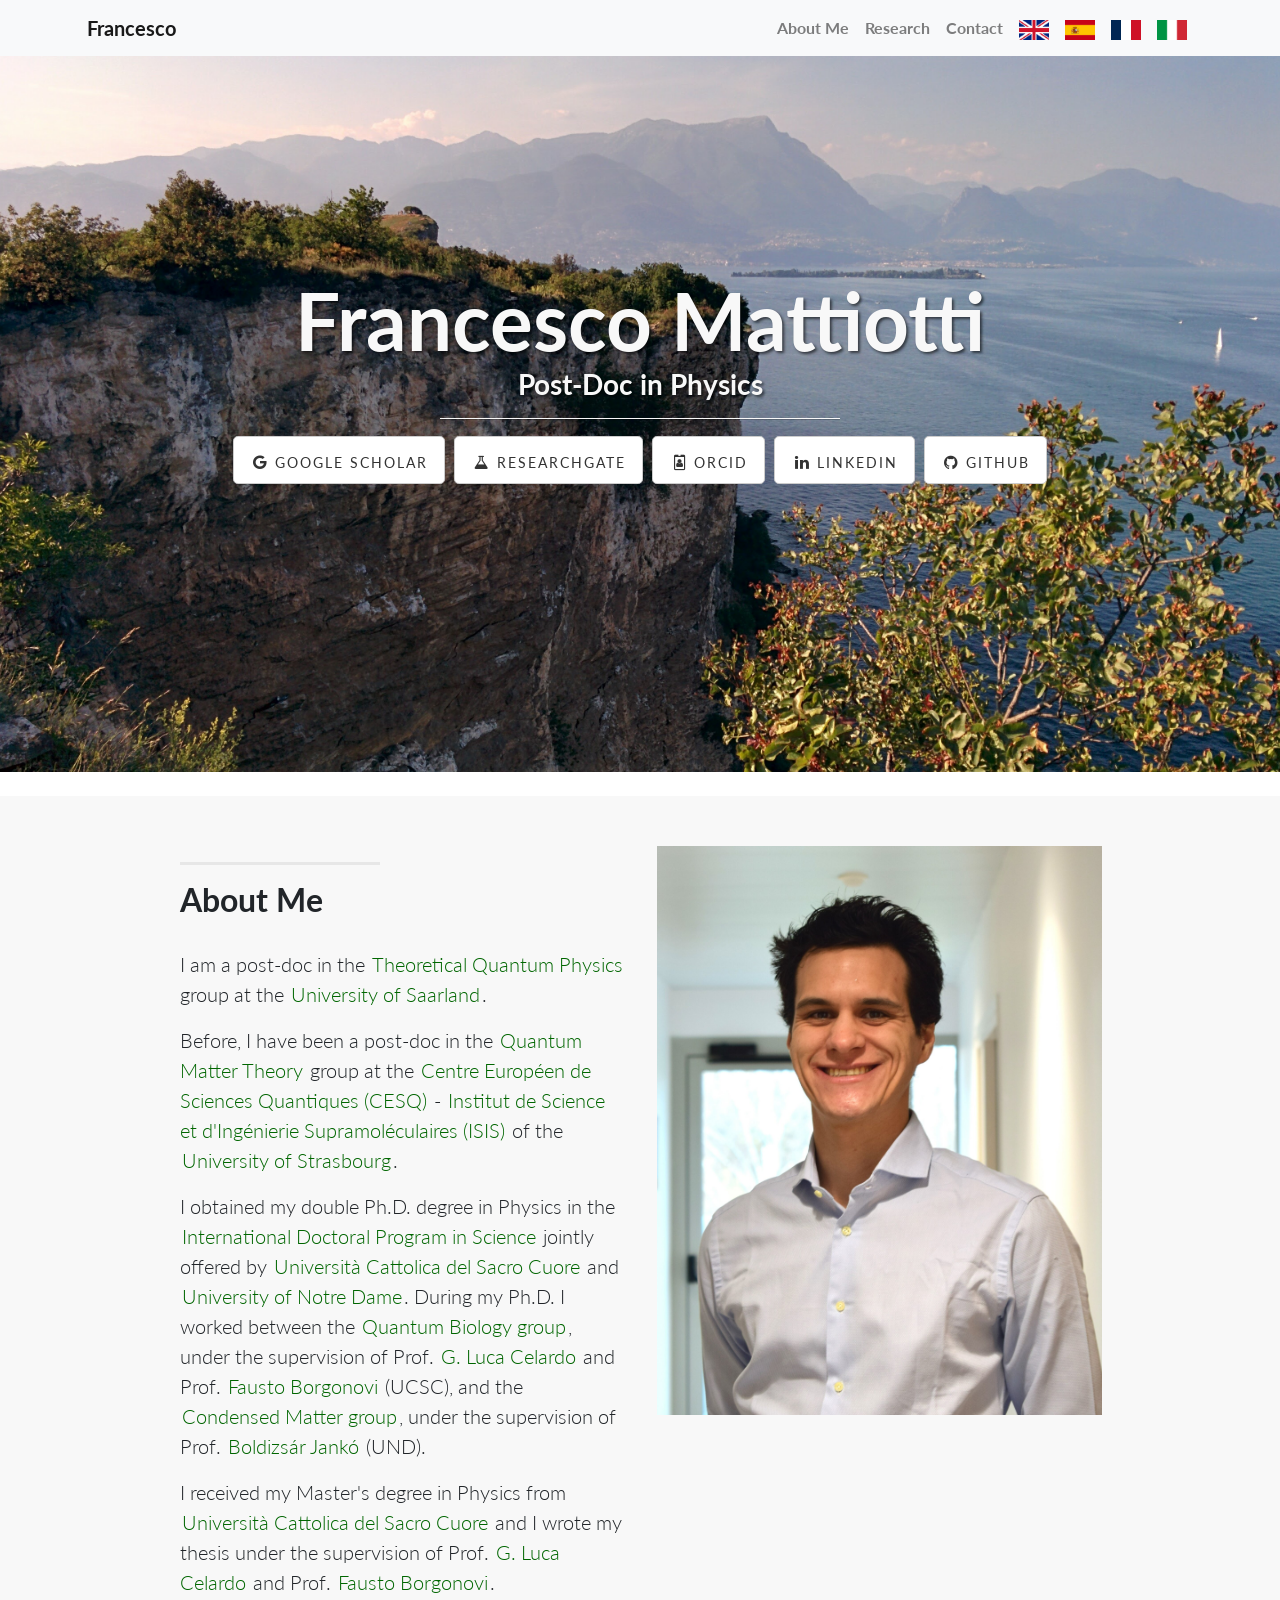
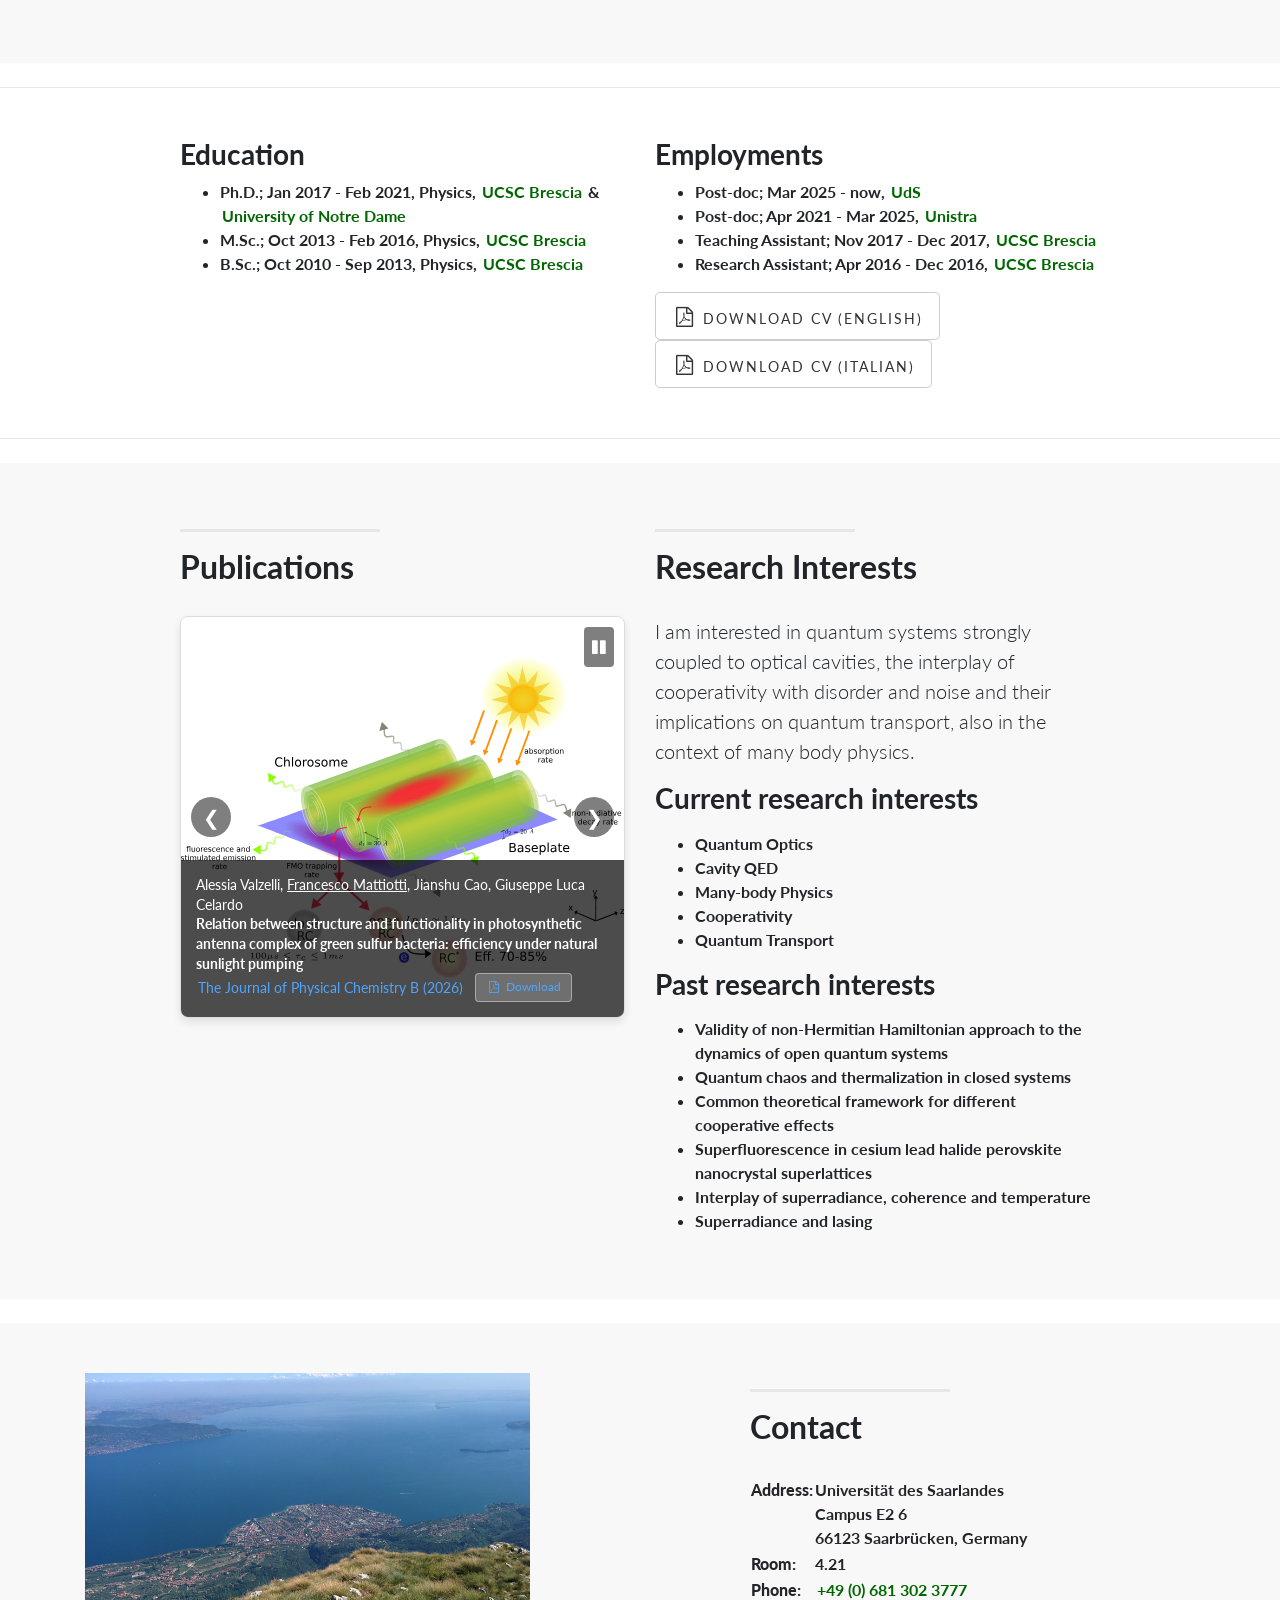
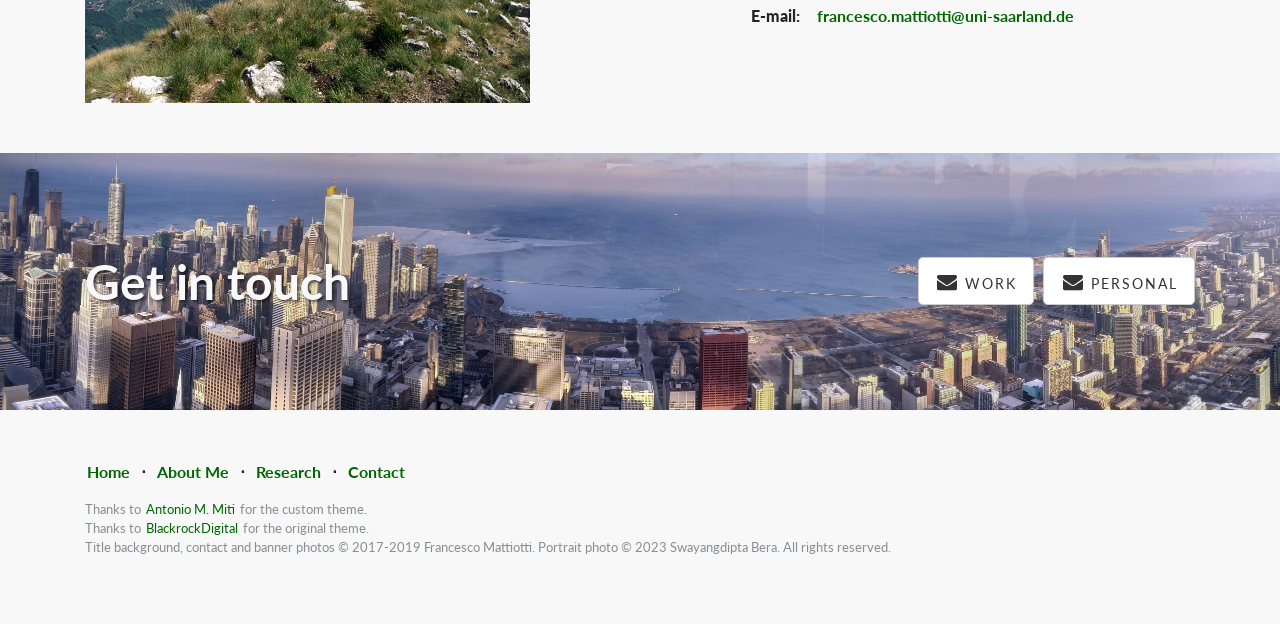
==== commit da35bb9d: "reorder same-year papers, underline my name" ====
--- a/index.html
+++ b/index.html
@@ -812,9 +812,21 @@
               <div class="slideshow-slides" id="slides">
                 <!-- 2026 -->
                 <div class="slideshow-slide">
+                  <img src="figures/functionality.svg" data-translate-alt="alt-2025-3" alt="Relation between structure and functionality in photosynthetic antenna complex" />
+                  <div class="slideshow-caption">
+                    Alessia Valzelli, <u>Francesco Mattiotti</u>, Jianshu Cao, Giuseppe Luca Celardo<br>
+                    <strong>Relation between structure and functionality in photosynthetic antenna complex of green sulfur bacteria: efficiency under natural sunlight pumping</strong><br>
+                    <div class="reference-line">
+                      <a href="https://doi.org/10.1021/acs.jpcb.6c00303">The Journal of Physical Chemistry B (2026)</a>
+                      <a href="./papers/2510.19453v1.pdf" class="download-btn"><i class="fa fa-file-pdf-o fa-fw"></i><span data-translate="publications-download">Download</span></a>
+                    </div>
+                  </div>
+                </div>
+
+                <div class="slideshow-slide">
                   <img src="figures/resetting.svg" data-translate-alt="alt-2026-1" alt="Time complexity of a monitored quantum search with resetting" />
                   <div class="slideshow-caption">
-                    Emma C. King, Sayan Roy, Francesco Mattiotti, Maximilian Kiefer-Emmanouilidis, Markus Bläser, Giovanna Morigi<br>
+                    Emma C. King, Sayan Roy, <u>Francesco Mattiotti</u>, Maximilian Kiefer-Emmanouilidis, Markus Bläser, Giovanna Morigi<br>
                     <strong>Time complexity of a monitored quantum search with resetting</strong><br>
                     <div class="reference-line">
                       <a href="https://arxiv.org/abs/2601.20560">arXiv:2601.20560 (2026)</a>
@@ -825,9 +837,18 @@
 
                 <!-- 2025 -->
                 <div class="slideshow-slide">
+                  <img src="figures/bookchapter.png" data-translate-alt="alt-2025-2" alt="Disorder in Cavity-modified Transport and Chemistry" />
+                  <div class="slideshow-caption">
+                    David Hagenmüller, Jérôme Dubail, <u>Francesco Mattiotti</u>, Guido Pupillo, Johannes Schachenmayer<br>
+                    <strong>Disorder in Cavity-modified Transport and Chemistry</strong><br>
+                    <a href="https://doi.org/10.1002/9781119783329.ch09">Polariton Chemistry (Wiley, 2025)</a>
+                  </div>
+                </div>
+
+                <div class="slideshow-slide">
                   <img src="figures/phasetransition.svg" data-translate-alt="alt-2025-1" alt="Scale-invariant phase transition of disordered bosons in one dimension" />
                   <div class="slideshow-caption">
-                    Tanul Gupta, Guido Masella, Francesco Mattiotti, Nikolay V. Prokof'ev, Guido Pupillo<br>
+                    Tanul Gupta, Guido Masella, <u>Francesco Mattiotti</u>, Nikolay V. Prokof'ev, Guido Pupillo<br>
                     <strong>Scale-invariant phase transition of disordered bosons in one dimension</strong><br>
                     <div class="reference-line">
                       <a href="https://doi.org/10.1103/PhysRevB.111.L020503">Physical Review B 111, L020503 (2025)</a>
@@ -836,32 +857,23 @@
                   </div>
                 </div>
 
-                <div class="slideshow-slide">
-                  <img src="figures/bookchapter.png" data-translate-alt="alt-2025-2" alt="Disorder in Cavity-modified Transport and Chemistry" />
-                  <div class="slideshow-caption">
-                    David Hagenmüller, Jérôme Dubail, Francesco Mattiotti, Guido Pupillo, Johannes Schachenmayer<br>
-                    <strong>Disorder in Cavity-modified Transport and Chemistry</strong><br>
-                    <a href="https://doi.org/10.1002/9781119783329.ch09">Polariton Chemistry (Wiley, 2025)</a>
-                  </div>
-                </div>
-
-                <div class="slideshow-slide">
-                  <img src="figures/functionality.svg" data-translate-alt="alt-2025-3" alt="Relation between structure and functionality in photosynthetic antenna complex" />
-                  <div class="slideshow-caption">
-                    Alessia Valzelli, Francesco Mattiotti, Jianshu Cao, Giuseppe Luca Celardo<br>
-                    <strong>Relation between structure and functionality in photosynthetic antenna complex of green sulfur bacteria: efficiency under natural sunlight pumping</strong><br>
-                    <div class="reference-line">
-                      <a href="https://doi.org/10.1021/acs.jpcb.6c00303">The Journal of Physical Chemistry B (2026)</a>
-                      <a href="./papers/2510.19453v1.pdf" class="download-btn"><i class="fa fa-file-pdf-o fa-fw"></i><span data-translate="publications-download">Download</span></a>
-                    </div>
-                  </div>
-                </div>
-
                 <!-- 2024 -->
                 <div class="slideshow-slide">
+                  <img src="figures/largescale.svg" data-translate-alt="alt-2024-3" alt="Large scale simulations of photosynthetic antenna systems" />
+                  <div class="slideshow-caption">
+                    Alessia Valzelli, Alice Boschetti, <u>Francesco Mattiotti</u>, Armin Kargol, Coleman Green, Fausto Borgonovi, Giuseppe Luca Celardo<br>
+                    <strong>Large scale simulations of photosynthetic antenna systems: interplay of cooperativity and disorder</strong><br>
+                    <div class="reference-line">
+                      <a href="https://doi.org/10.1021/acs.jpcb.4c02406">The Journal of Physical Chemistry B 128, 9643 (2024)</a>
+                      <a href="./papers/2404.08542v2.pdf" class="download-btn"><i class="fa fa-file-pdf-o fa-fw"></i><span data-translate="publications-download">Download</span></a>
+                    </div>
+                  </div>
+                </div>
+
+                <div class="slideshow-slide">
                   <img src="figures/jacs-cover.jpg" data-translate-alt="alt-2024-1" alt="Extraordinary electrical conductance through amorphous non-conducting polymers under vibrational strong coupling" />
                   <div class="slideshow-caption">
-                    Sunil Kumar, Subha Biswas, Umar Rashid, Kavya S. Mony, Gokul Chandrasekharan, Francesco Mattiotti, Robrecht M. A. Vergauwe, David Hagenmuller, Veerabhadrarao Kaliginedi, Anoop Thomas<br>
+                    Sunil Kumar, Subha Biswas, Umar Rashid, Kavya S. Mony, Gokul Chandrasekharan, <u>Francesco Mattiotti</u>, Robrecht M. A. Vergauwe, David Hagenmuller, Veerabhadrarao Kaliginedi, Anoop Thomas<br>
                     <strong>Extraordinary electrical conductance through amorphous non-conducting polymers under vibrational strong coupling</strong><br>
                     <div class="reference-line">
                       <a href="https://doi.org/10.1021/jacs.4c03016">Journal of the American Chemical Society 146, 18999 (2024)</a>
@@ -871,9 +883,33 @@
                 </div>
 
                 <div class="slideshow-slide">
+                  <img src="figures/universal.svg" data-translate-alt="alt-2024-4" alt="Universal stability of coherently diffusive one-dimensional systems" />
+                  <div class="slideshow-caption">
+                    Fabricio S. Lozano-Negro, Emilio Alvarez Navarro, Nahum C. Chávez, <u>Francesco Mattiotti</u>, Fausto Borgonovi, Horacio M. Pastawski, G. Luca Celardo<br>
+                    <strong>Universal stability of coherently diffusive one-dimensional systems with respect to decoherence</strong><br>
+                    <div class="reference-line">
+                      <a href="https://doi.org/10.1103/PhysRevA.109.042213">Physical Review A 109, 042213 (2024)</a>
+                      <a href="./papers/PhysRevA.109.042213.pdf" class="download-btn"><i class="fa fa-file-pdf-o fa-fw"></i><span data-translate="publications-download">Download</span></a>
+                    </div>
+                  </div>
+                </div>
+
+                <div class="slideshow-slide">
+                  <img src="figures/mobilityedge.svg" data-translate-alt="alt-2024-5" alt="Localization of light in three dimensions" />
+                  <div class="slideshow-caption">
+                    Giuseppe Luca Celardo, Mattia Angeli, <u>Francesco Mattiotti</u>, Robin Kaiser<br>
+                    <strong>Localization of light in three dimensions: a mobility edge in the imaginary axis in non-Hermitian Hamiltonians</strong><br>
+                    <div class="reference-line">
+                      <a href="https://doi.org/10.1209/0295-5075/ad222c">Europhysics Letters 145, 35002 (2024)</a>
+                      <a href="./papers/Celardo_2024_EPL_145_35002-withSM.pdf" class="download-btn"><i class="fa fa-file-pdf-o fa-fw"></i><span data-translate="publications-download">Download</span></a>
+                    </div>
+                  </div>
+                </div>
+
+                <div class="slideshow-slide">
                   <img src="figures/fig1a.svg" data-translate-alt="alt-2024-2" alt="Multifractality in the interacting disordered Tavis-Cummings model" />
                   <div class="slideshow-caption">
-                    Francesco Mattiotti, Jérôme Dubail, David Hagenmüller, Johannes Schachenmayer, Jean-Philippe Brantut, Guido Pupillo<br>
+                    <u>Francesco Mattiotti</u>, Jérôme Dubail, David Hagenmüller, Johannes Schachenmayer, Jean-Philippe Brantut, Guido Pupillo<br>
                     <strong>Multifractality in the interacting disordered Tavis-Cummings model</strong><br>
                     <div class="reference-line">
                       <a href="https://doi.org/10.1103/PhysRevB.109.064202">Physical Review B 109, 064202 (2024)</a>
@@ -882,47 +918,23 @@
                   </div>
                 </div>
 
-                <div class="slideshow-slide">
-                  <img src="figures/largescale.svg" data-translate-alt="alt-2024-3" alt="Large scale simulations of photosynthetic antenna systems" />
-                  <div class="slideshow-caption">
-                    Alessia Valzelli, Alice Boschetti, Francesco Mattiotti, Armin Kargol, Coleman Green, Fausto Borgonovi, Giuseppe Luca Celardo<br>
-                    <strong>Large scale simulations of photosynthetic antenna systems: interplay of cooperativity and disorder</strong><br>
-                    <div class="reference-line">
-                      <a href="https://doi.org/10.1021/acs.jpcb.4c02406">The Journal of Physical Chemistry B 128, 9643 (2024)</a>
-                      <a href="./papers/2404.08542v2.pdf" class="download-btn"><i class="fa fa-file-pdf-o fa-fw"></i><span data-translate="publications-download">Download</span></a>
-                    </div>
-                  </div>
-                </div>
-
-                <div class="slideshow-slide">
-                  <img src="figures/universal.svg" data-translate-alt="alt-2024-4" alt="Universal stability of coherently diffusive one-dimensional systems" />
-                  <div class="slideshow-caption">
-                    Fabricio S. Lozano-Negro, Emilio Alvarez Navarro, Nahum C. Chávez, Francesco Mattiotti, Fausto Borgonovi, Horacio M. Pastawski, G. Luca Celardo<br>
-                    <strong>Universal stability of coherently diffusive one-dimensional systems with respect to decoherence</strong><br>
-                    <div class="reference-line">
-                      <a href="https://doi.org/10.1103/PhysRevA.109.042213">Physical Review A 109, 042213 (2024)</a>
-                      <a href="./papers/PhysRevA.109.042213.pdf" class="download-btn"><i class="fa fa-file-pdf-o fa-fw"></i><span data-translate="publications-download">Download</span></a>
-                    </div>
-                  </div>
-                </div>
-
-                <div class="slideshow-slide">
-                  <img src="figures/mobilityedge.svg" data-translate-alt="alt-2024-5" alt="Localization of light in three dimensions" />
-                  <div class="slideshow-caption">
-                    Giuseppe Luca Celardo, Mattia Angeli, Francesco Mattiotti, Robin Kaiser<br>
-                    <strong>Localization of light in three dimensions: a mobility edge in the imaginary axis in non-Hermitian Hamiltonians</strong><br>
-                    <div class="reference-line">
-                      <a href="https://doi.org/10.1209/0295-5075/ad222c">Europhysics Letters 145, 35002 (2024)</a>
-                      <a href="./papers/Celardo_2024_EPL_145_35002-withSM.pdf" class="download-btn"><i class="fa fa-file-pdf-o fa-fw"></i><span data-translate="publications-download">Download</span></a>
-                    </div>
-                  </div>
-                </div>
-
                 <!-- 2023 -->
                 <div class="slideshow-slide">
+                  <img src="figures/cqed.png" data-translate-alt="alt-2023-2" alt="Engineering random spin models with atoms in a high-finesse cavity" />
+                  <div class="slideshow-caption">
+                    Nick Sauerwein, Francesca Orsi, Philipp Uhrich, Soumik Bandyopadhyay, <u>Francesco Mattiotti</u>, Tigrane Cantat-Moltrecht, Guido Pupillo, Philipp Hauke, Jean-Philippe Brantut<br>
+                    <strong>Engineering random spin models with atoms in a high-finesse cavity</strong><br>
+                    <div class="reference-line">
+                      <a href="https://www.nature.com/articles/s41567-023-02033-3">Nature Physics 19, 1128-1134 (2023)</a>
+                      <a href="./papers/s41567-023-02033-3-withSM.pdf" class="download-btn"><i class="fa fa-file-pdf-o fa-fw"></i><span data-translate="publications-download">Download</span></a>
+                    </div>
+                  </div>
+                </div>
+
+                <div class="slideshow-slide">
                   <img src="figures/dephasing.svg" data-translate-alt="alt-2023-1" alt="Anomalous diffusion in the Long-Range Haken-Strobl-Reineker model" />
                   <div class="slideshow-caption">
-                    Alberto Catalano, Francesco Mattiotti, Jérôme Dubail, David Hagenmüller, Fabio Franchini, Guido Pupillo<br>
+                    Alberto Catalano, <u>Francesco Mattiotti</u>, Jérôme Dubail, David Hagenmüller, Fabio Franchini, Guido Pupillo<br>
                     <strong>Anomalous diffusion in the Long-Range Haken-Strobl-Reineker model</strong><br>
                     <div class="reference-line">
                       <a href="https://doi.org/10.1103/PhysRevLett.131.053401">Physical Review Letters 131, 053401 (2023)</a>
@@ -932,21 +944,9 @@
                 </div>
 
                 <div class="slideshow-slide">
-                  <img src="figures/cqed.png" data-translate-alt="alt-2023-2" alt="Engineering random spin models with atoms in a high-finesse cavity" />
-                  <div class="slideshow-caption">
-                    Nick Sauerwein, Francesca Orsi, Philipp Uhrich, Soumik Bandyopadhyay, Francesco Mattiotti, Tigrane Cantat-Moltrecht, Guido Pupillo, Philipp Hauke, Jean-Philippe Brantut<br>
-                    <strong>Engineering random spin models with atoms in a high-finesse cavity</strong><br>
-                    <div class="reference-line">
-                      <a href="https://www.nature.com/articles/s41567-023-02033-3">Nature Physics 19, 1128-1134 (2023)</a>
-                      <a href="./papers/s41567-023-02033-3-withSM.pdf" class="download-btn"><i class="fa fa-file-pdf-o fa-fw"></i><span data-translate="publications-download">Download</span></a>
-                    </div>
-                  </div>
-                </div>
-
-                <div class="slideshow-slide">
                   <img src="figures/cuboidal.svg" data-translate-alt="alt-2023-3" alt="Enhanced robustness and dimensional crossover of superradiance" />
                   <div class="slideshow-caption">
-                    Sushrut Ghonge, David Engel, Francesco Mattiotti, G. Luca Celardo, Masaru Kuno, Boldizsár Jankó<br>
+                    Sushrut Ghonge, David Engel, <u>Francesco Mattiotti</u>, G. Luca Celardo, Masaru Kuno, Boldizsár Jankó<br>
                     <strong>Enhanced robustness and dimensional crossover of superradiance in cuboidal nanocrystal superlattices</strong><br>
                     <div class="reference-line">
                       <a href="https://doi.org/10.1103/PhysRevResearch.5.023068">Physical Review Research 5, 023068 (2023)</a>
@@ -959,7 +959,7 @@
                 <div class="slideshow-slide">
                   <img src="figures/sensor.png" data-translate-alt="alt-2022-1" alt="Efficient light harvesting and photon sensing via engineered cooperative effects" />
                   <div class="slideshow-caption">
-                    Francesco Mattiotti, Mohan Sarovar, Giulio G. Giusteri, Fausto Borgonovi, G. Luca Celardo<br>
+                    <u>Francesco Mattiotti</u>, Mohan Sarovar, Giulio G. Giusteri, Fausto Borgonovi, G. Luca Celardo<br>
                     <strong>Efficient light harvesting and photon sensing via engineered cooperative effects</strong><br>
                     <div class="reference-line">
                       <a href="https://doi.org/10.1088/1367-2630/ac4127">New Journal of Physics 24, 013027 (2022)</a>
@@ -972,7 +972,7 @@
                 <div class="slideshow-slide">
                   <img src="figures/laser.svg" data-translate-alt="alt-2021-1" alt="Bio-inspired natural sunlight-pumped lasers" />
                   <div class="slideshow-caption">
-                    Francesco Mattiotti, William M. Brown, Nicola Piovella, Stefano Olivares, Erik M. Gauger, G. Luca Celardo<br>
+                    <u>Francesco Mattiotti</u>, William M. Brown, Nicola Piovella, Stefano Olivares, Erik M. Gauger, G. Luca Celardo<br>
                     <strong>Bio-inspired natural sunlight-pumped lasers</strong><br>
                     <div class="reference-line">
                       <a href="https://doi.org/10.1088/1367-2630/ac2852">New Journal of Physics 23, 103015 (2021)</a>
@@ -984,7 +984,7 @@
                 <div class="slideshow-slide">
                   <img src="figures/long-cavity6.svg" data-translate-alt="alt-2021-2" alt="Disorder-Enhanced and Disorder-Independent Transport with long-range hopping" />
                   <div class="slideshow-caption">
-                    Nahum C. Chavez, Francesco Mattiotti, JA Mendez-Bermudez, Fausto Borgonovi, G. Luca Celardo<br>
+                    Nahum C. Chavez, <u>Francesco Mattiotti</u>, JA Mendez-Bermudez, Fausto Borgonovi, G. Luca Celardo<br>
                     <strong>Disorder-Enhanced and Disorder-Independent Transport with long-range hopping: application to molecular chains in optical cavities</strong><br>
                     <div class="reference-line">
                       <a href="https://doi.org/10.1103/PhysRevLett.126.153201">Physical Review Letters 126, 153201 (2021)</a>
@@ -997,7 +997,7 @@
                 <div class="slideshow-slide">
                   <img src="figures/movie.gif" data-translate-alt="alt-2020-1" alt="Thermal decoherence of superradiance in lead halide perovskite nanocrystal superlattices" />
                   <div class="slideshow-caption">
-                    Francesco Mattiotti, Masaru Kuno, Fausto Borgonovi, Boldizsár Jankó, G. Luca Celardo<br>
+                    <u>Francesco Mattiotti</u>, Masaru Kuno, Fausto Borgonovi, Boldizsár Jankó, G. Luca Celardo<br>
                     <strong>Thermal decoherence of superradiance in lead halide perovskite nanocrystal superlattices</strong><br>
                     <div class="reference-line">
                       <a href="https://pubs.acs.org/doi/10.1021/acs.nanolett.0c02784">Nano Letters 20, 7382 (2020)</a>
@@ -1010,7 +1010,7 @@
                 <div class="slideshow-slide">
                   <img src="figures/gap.png" data-translate-alt="alt-2019-1" alt="Real and imaginary energy gaps: a comparison between single excitation superradiance and superconductivity" />
                   <div class="slideshow-caption">
-                    Nahum C. Chavez, Francesco Mattiotti, JA Mendez-Bermudez, Fausto Borgonovi, G. Luca Celardo<br>
+                    Nahum C. Chavez, <u>Francesco Mattiotti</u>, JA Mendez-Bermudez, Fausto Borgonovi, G. Luca Celardo<br>
                     <strong>Real and imaginary energy gaps: a comparison between single excitation superradiance and superconductivity</strong><br>
                     <div class="reference-line">
                       <a href="https://doi.org/10.1140/epjb/e2019-100016-3">The European Physical Journal B 92, 144 (2019)</a>
@@ -1022,7 +1022,7 @@
                 <div class="slideshow-slide">
                   <img src="figures/macroscopic.png" data-translate-alt="alt-2019-2" alt="Macroscopic coherence as an emergent property in molecular nanotubes" />
                   <div class="slideshow-caption">
-                    Marco Gullì, Alessia Valzelli, Francesco Mattiotti, Mattia Angeli, Fausto Borgonovi, Giuseppe Luca Celardo<br>
+                    Marco Gullì, Alessia Valzelli, <u>Francesco Mattiotti</u>, Mattia Angeli, Fausto Borgonovi, Giuseppe Luca Celardo<br>
                     <strong>Macroscopic coherence as an emergent property in molecular nanotubes</strong><br>
                     <div class="reference-line">
                       <a href="https://iopscience.iop.org/article/10.1088/1367-2630/aaf01a">New Journal of Physics 21, 013019 (2019)</a>
@@ -1035,7 +1035,7 @@
                 <div class="slideshow-slide">
                   <img src="figures/temperature.png" data-translate-alt="alt-2017-1" alt="Temperature of a single chaotic eigenstate" />
                   <div class="slideshow-caption">
-                    Fausto Borgonovi, Francesco Mattiotti, Felix M. Izrailev<br>
+                    Fausto Borgonovi, <u>Francesco Mattiotti</u>, Felix M. Izrailev<br>
                     <strong>Temperature of a single chaotic eigenstate</strong><br>
                     <div class="reference-line">
                       <a href="https://journals.aps.org/pre/abstract/10.1103/PhysRevE.95.042135">Physical Review E 95, 042135 (2017)</a>
@@ -1048,7 +1048,7 @@
                 <div class="slideshow-slide">
                   <img src="figures/nonhermitian.png" data-translate-alt="alt-2015-1" alt="Non-Hermitian Hamiltonian approach to quantum transport in disordered networks with sinks" />
                   <div class="slideshow-caption">
-                    Giulio G. Giusteri, Francesco Mattiotti, G. Luca Celardo<br>
+                    Giulio G. Giusteri, <u>Francesco Mattiotti</u>, G. Luca Celardo<br>
                     <strong>Non-hermitian hamiltonian approach to quantum transport in disordered networks with sinks: Validity and effectiveness</strong><br>
                     <div class="reference-line">
                       <a href="https://journals.aps.org/prb/abstract/10.1103/PhysRevB.91.094301">Physical Review B 91, 094301 (2015)</a>
@@ -1061,7 +1061,7 @@
                 <div class="slideshow-slide">
                   <img src="figures/superradiance.png" data-translate-alt="alt-2014-1" alt="Superradiance, disorder, and the non-hermitian hamiltonian in open quantum systems" />
                   <div class="slideshow-caption">
-                    G. L. Celardo, A. Biella, G. G. Giusteri, F. Mattiotti, Y. Zhang, L. Kaplan<br>
+                    G. L. Celardo, A. Biella, G. G. Giusteri, <u>F. Mattiotti</u>, Y. Zhang, L. Kaplan<br>
                     <strong>Superradiance, disorder, and the non-hermitian hamiltonian in open quantum systems</strong><br>
                     <div class="reference-line">
                       <a href="https://aip.scitation.org/doi/abs/10.1063/1.4899219">AIP Conference Proceedings 1619, 64 (2014)</a>
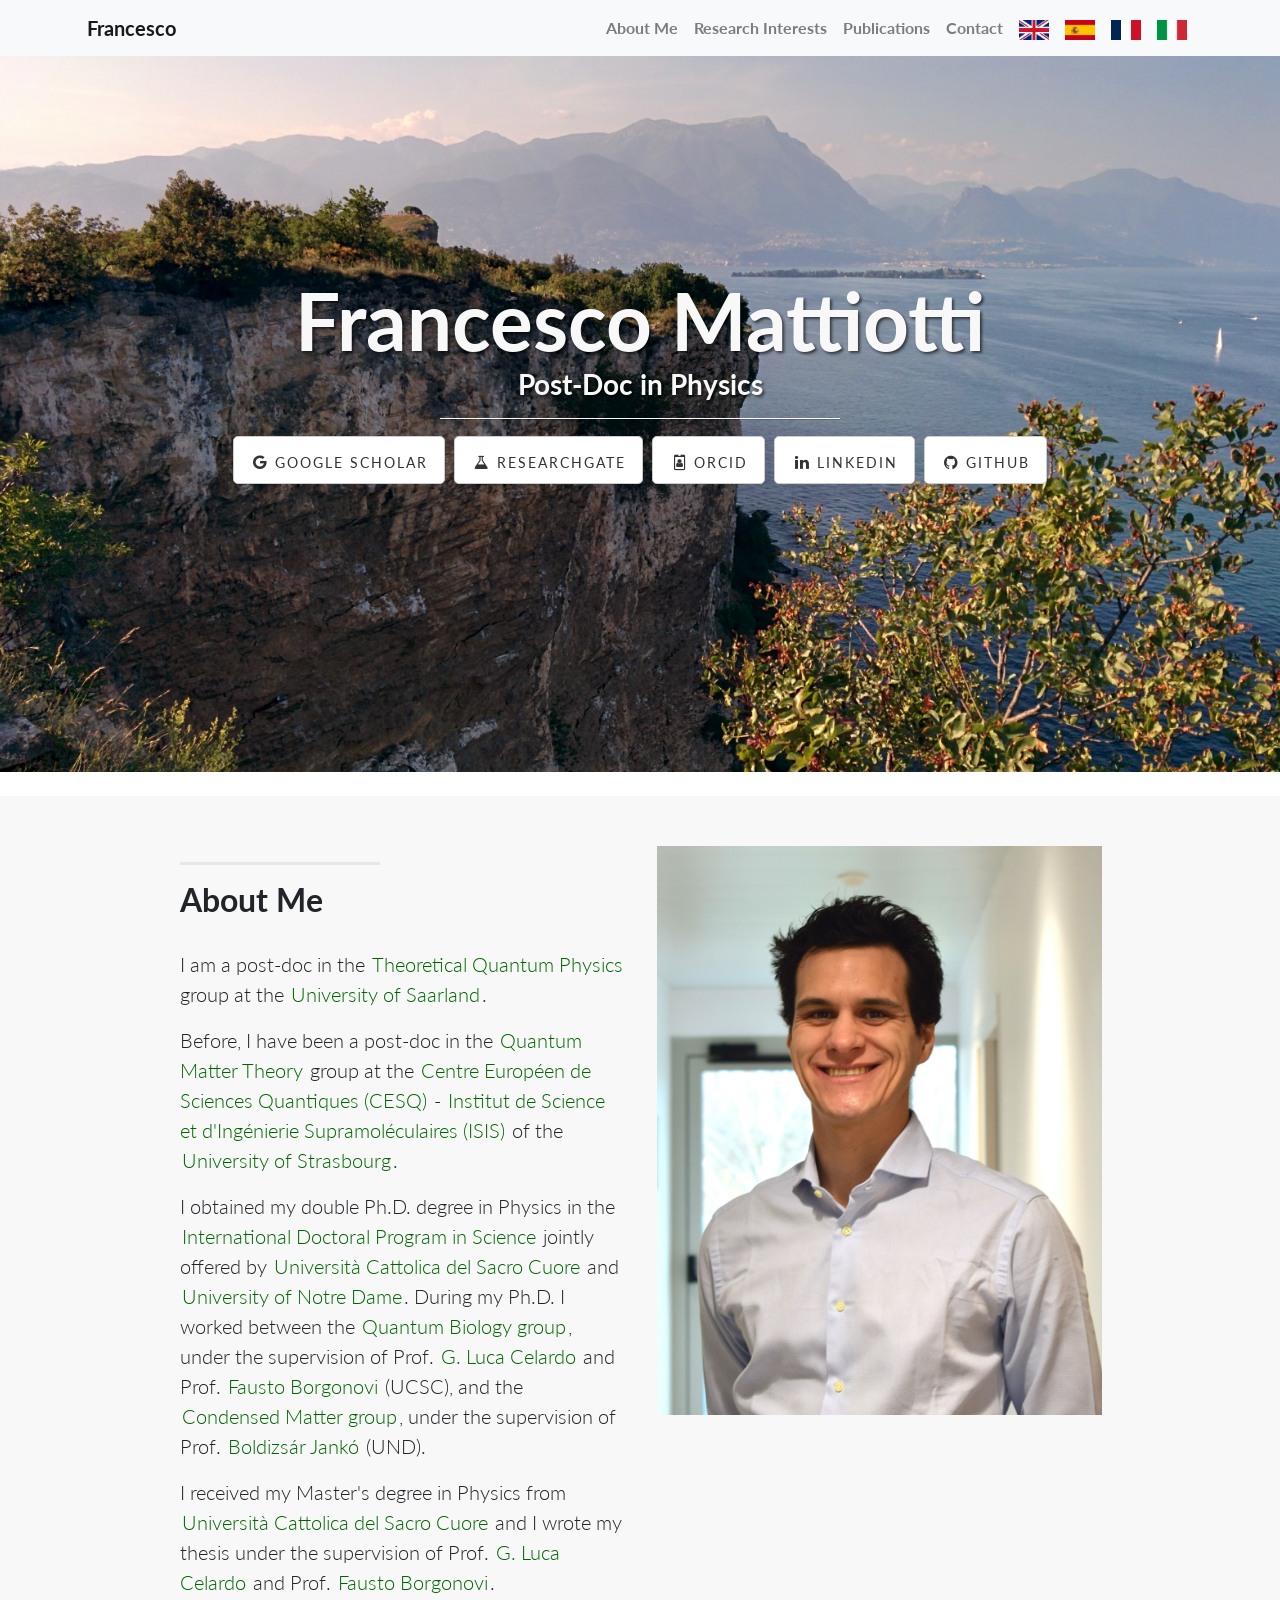
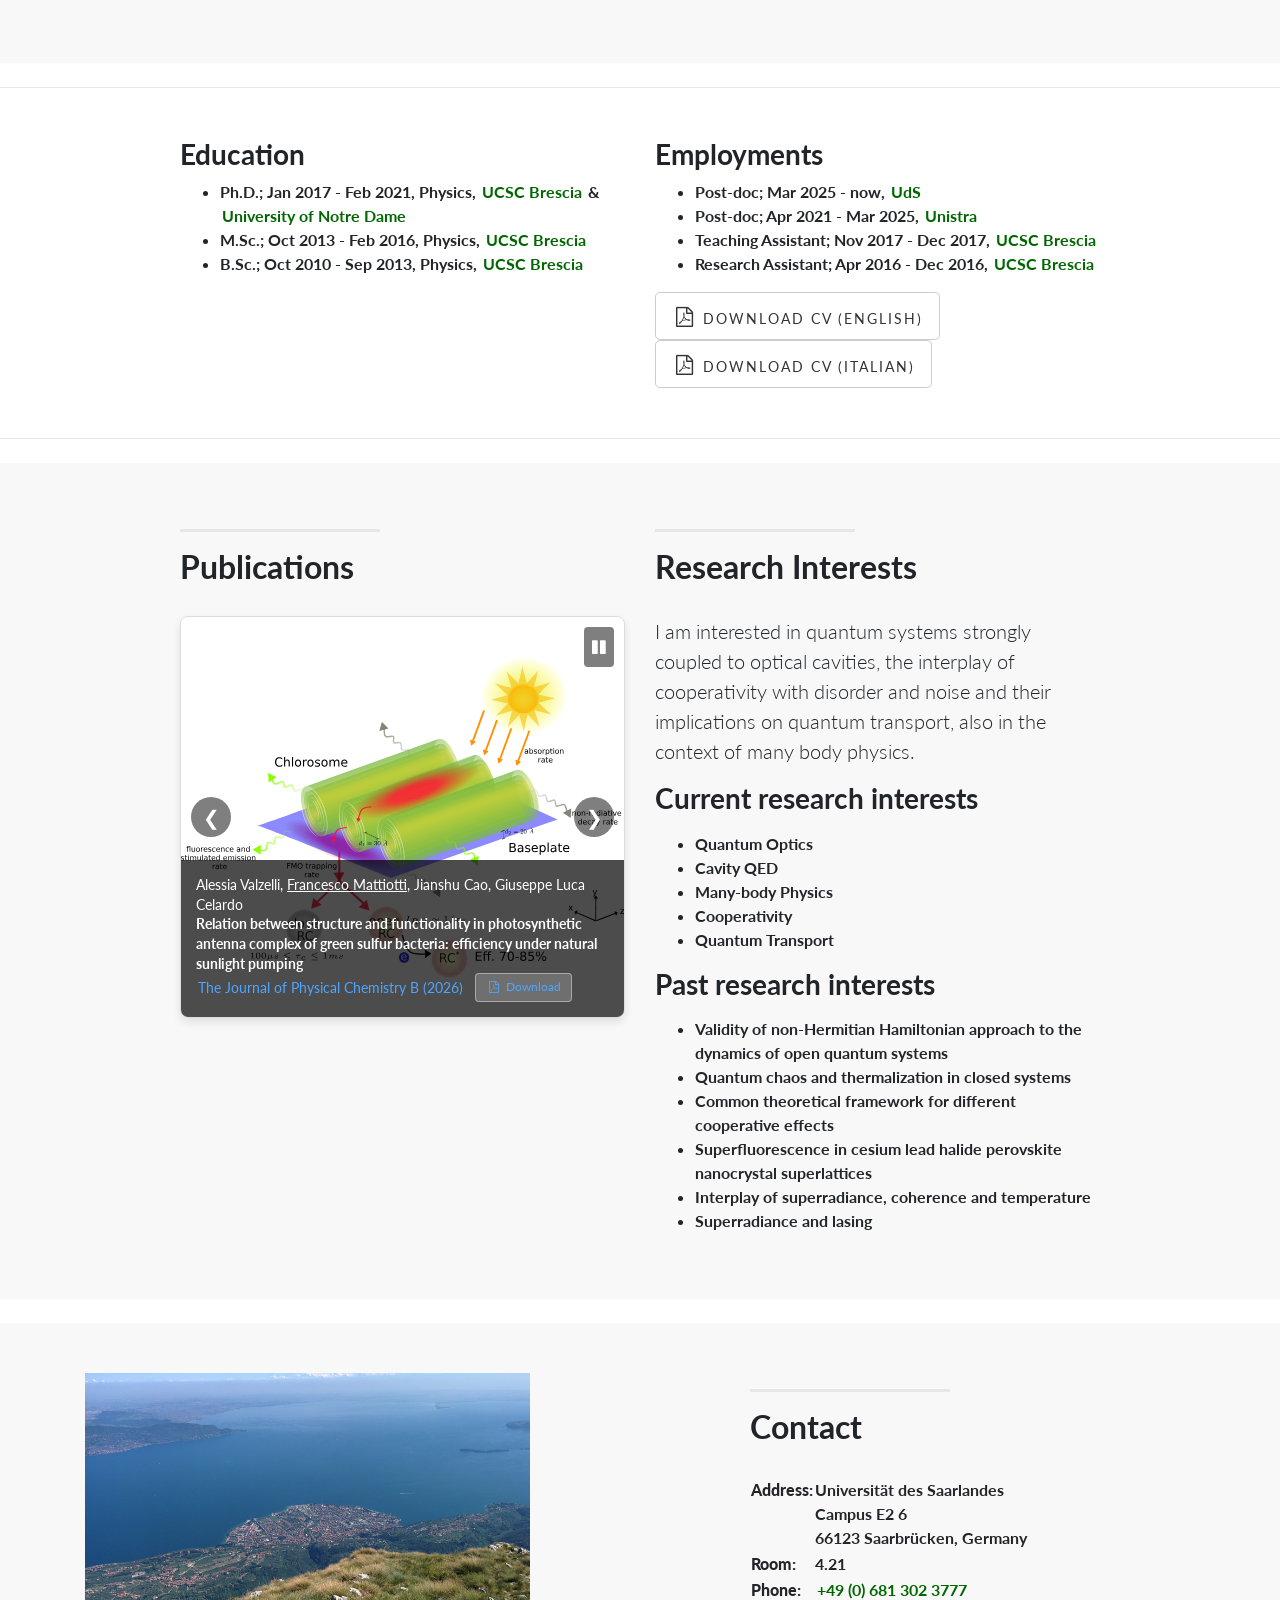
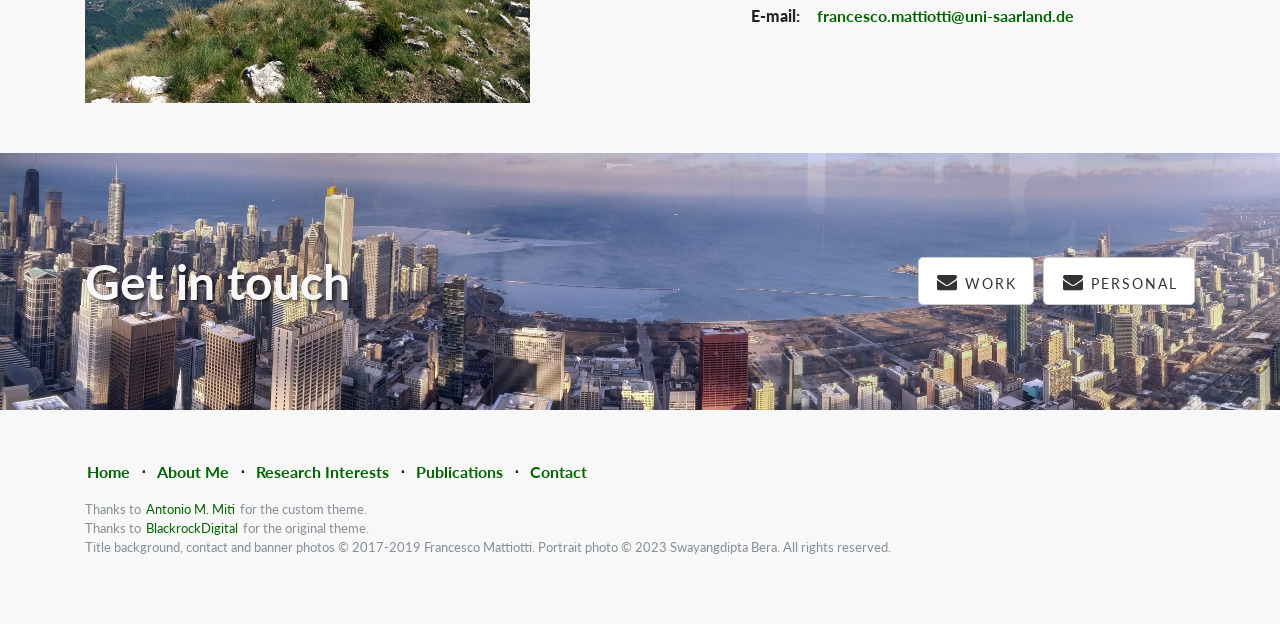
==== commit c12fdced: "publications link in navbar and footer" ====
--- a/index.html
+++ b/index.html
@@ -158,7 +158,7 @@
       en: {
         // --- Navigation ---
         "nav-about": "About Me",
-        "nav-research": "Research",
+        "nav-research": "Research Interests",
         "nav-publications": "Publications",
         "nav-contact": "Contact",
 
@@ -249,7 +249,7 @@
         // --- Footer ---
         "footer-home": "Home",
         "footer-about": "About Me",
-        "footer-research": "Research",
+        "footer-research": "Research Interests",
         "footer-publications": "Publications",
         "footer-contact": "Contact",
         "footer-copyright": "Thanks to <a href='https://github.com/MasterToninus/MasterToninus.github.io'>Antonio M. Miti</a> for the custom theme.<br>Thanks to <a href='https://github.com/BlackrockDigital/startbootstrap-landing-page'>BlackrockDigital</a> for the original theme.<br>Title background, contact and banner photos &copy; 2017-2019 Francesco Mattiotti. Portrait photo &copy; 2023 Swayangdipta Bera. All rights reserved."
@@ -258,7 +258,7 @@
       es: {
         // --- Navigation ---
         "nav-about": "Sobre mi",
-        "nav-research": "Investigación",
+        "nav-research": "Intereses de investigación",
         "nav-publications": "Publicaciones",
         "nav-contact": "Contactos",
 
@@ -349,7 +349,7 @@
         // --- Footer ---
         "footer-home": "Home",
         "footer-about": "Sobre mi",
-        "footer-research": "Investigación",
+        "footer-research": "Intereses de investigación",
         "footer-publications": "Publicaciones",
         "footer-contact": "Contactos",
         "footer-copyright": "Gracias a <a href='https://github.com/MasterToninus/MasterToninus.github.io'>Antonio M. Miti</a> por el tema personalizado.<br>Gracias a <a href='https://github.com/BlackrockDigital/startbootstrap-landing-page'>BlackrockDigital</a> por el tema original.<br>Fotos de fondo de título, contactos y banner &copy; 2017-2019 Francesco Mattiotti. Foto de retrato &copy; 2023 Swayangdipta Bera. Reservados todos los derechos."
@@ -358,7 +358,7 @@
       it: {
         // --- Navigation ---
         "nav-about": "Chi sono",
-        "nav-research": "Ricerca",
+        "nav-research": "Interessi di ricerca",
         "nav-publications": "Pubblicazioni",
         "nav-contact": "Contatti",
 
@@ -449,7 +449,7 @@
         // --- Footer ---
         "footer-home": "Home",
         "footer-about": "Chi sono",
-        "footer-research": "Ricerca",
+        "footer-research": "Interessi di ricerca",
         "footer-publications": "Pubblicazioni",
         "footer-contact": "Contatti",
         "footer-copyright": "Un ringraziamento ad <a href='https://github.com/MasterToninus/MasterToninus.github.io'>Antonio M. Miti</a> per il tema personalizzato.<br>Un ringraziamento a <a href='https://github.com/BlackrockDigital/startbootstrap-landing-page'>BlackrockDigital</a> per il tema originale.<br>Fotografie sfondo titolo, contatti e banner &copy; 2017-2019 Francesco Mattiotti. Fotografia primo piano &copy; 2023 Swayangdipta Bera. Tutti i diritti riservati."
@@ -458,7 +458,7 @@
     fr: {
         // --- Navigation ---
         "nav-about": "À propos",
-        "nav-research": "Recherche",
+        "nav-research": "Intérêts de recherche",
         "nav-publications": "Publications",
         "nav-contact": "Contact",
       
@@ -549,7 +549,7 @@
         // --- Footer ---
         "footer-home": "Accueil",
         "footer-about": "À propos",
-        "footer-research": "Recherche",
+        "footer-research": "Intérêts de recherche",
         "footer-publications": "Publications",
         "footer-contact": "Contact",
         "footer-copyright": "Merci à <a href='https://github.com/MasterToninus/MasterToninus.github.io'>Antonio M. Miti</a> pour le thème personnalisé.<br>Merci à <a href='https://github.com/BlackrockDigital/startbootstrap-landing-page'>BlackrockDigital</a> pour le thème original.<br>Photos de fond de titre, de contact et de bannière &copy; 2017-2019 Francesco Mattiotti. Photo de portrait &copy; 2023 Swayangdipta Bera. Tous droits réservés."
@@ -639,7 +639,10 @@
               <a class="nav-link" href="#about" data-translate="nav-about">About Me</a>
             </li>
             <li class="nav-item">
-              <a class="nav-link" href="#research" data-translate="nav-research">Research</a>
+              <a class="nav-link" href="#research" data-translate="nav-research">Research Interests</a>
+            </li>
+            <li class="nav-item">
+              <a class="nav-link" href="#publications" data-translate="nav-publications">Publications</a>
             </li>
             <li class="nav-item">
               <a class="nav-link" href="#contact" data-translate="nav-contact">Contact</a>
@@ -1160,7 +1163,11 @@
           </li>
           <li class="footer-menu-divider list-inline-item">&sdot;</li>
           <li class="list-inline-item">
-            <a href="#research" data-translate="footer-research">Research</a>
+            <a href="#research" data-translate="footer-research">Research Intersts</a>
+          </li>
+          <li class="footer-menu-divider list-inline-item">&sdot;</li>
+          <li class="list-inline-item">
+            <a href="#publications" data-translate="footer-publications">Publications</a>
           </li>
           <li class="footer-menu-divider list-inline-item">&sdot;</li>
           <li class="list-inline-item">
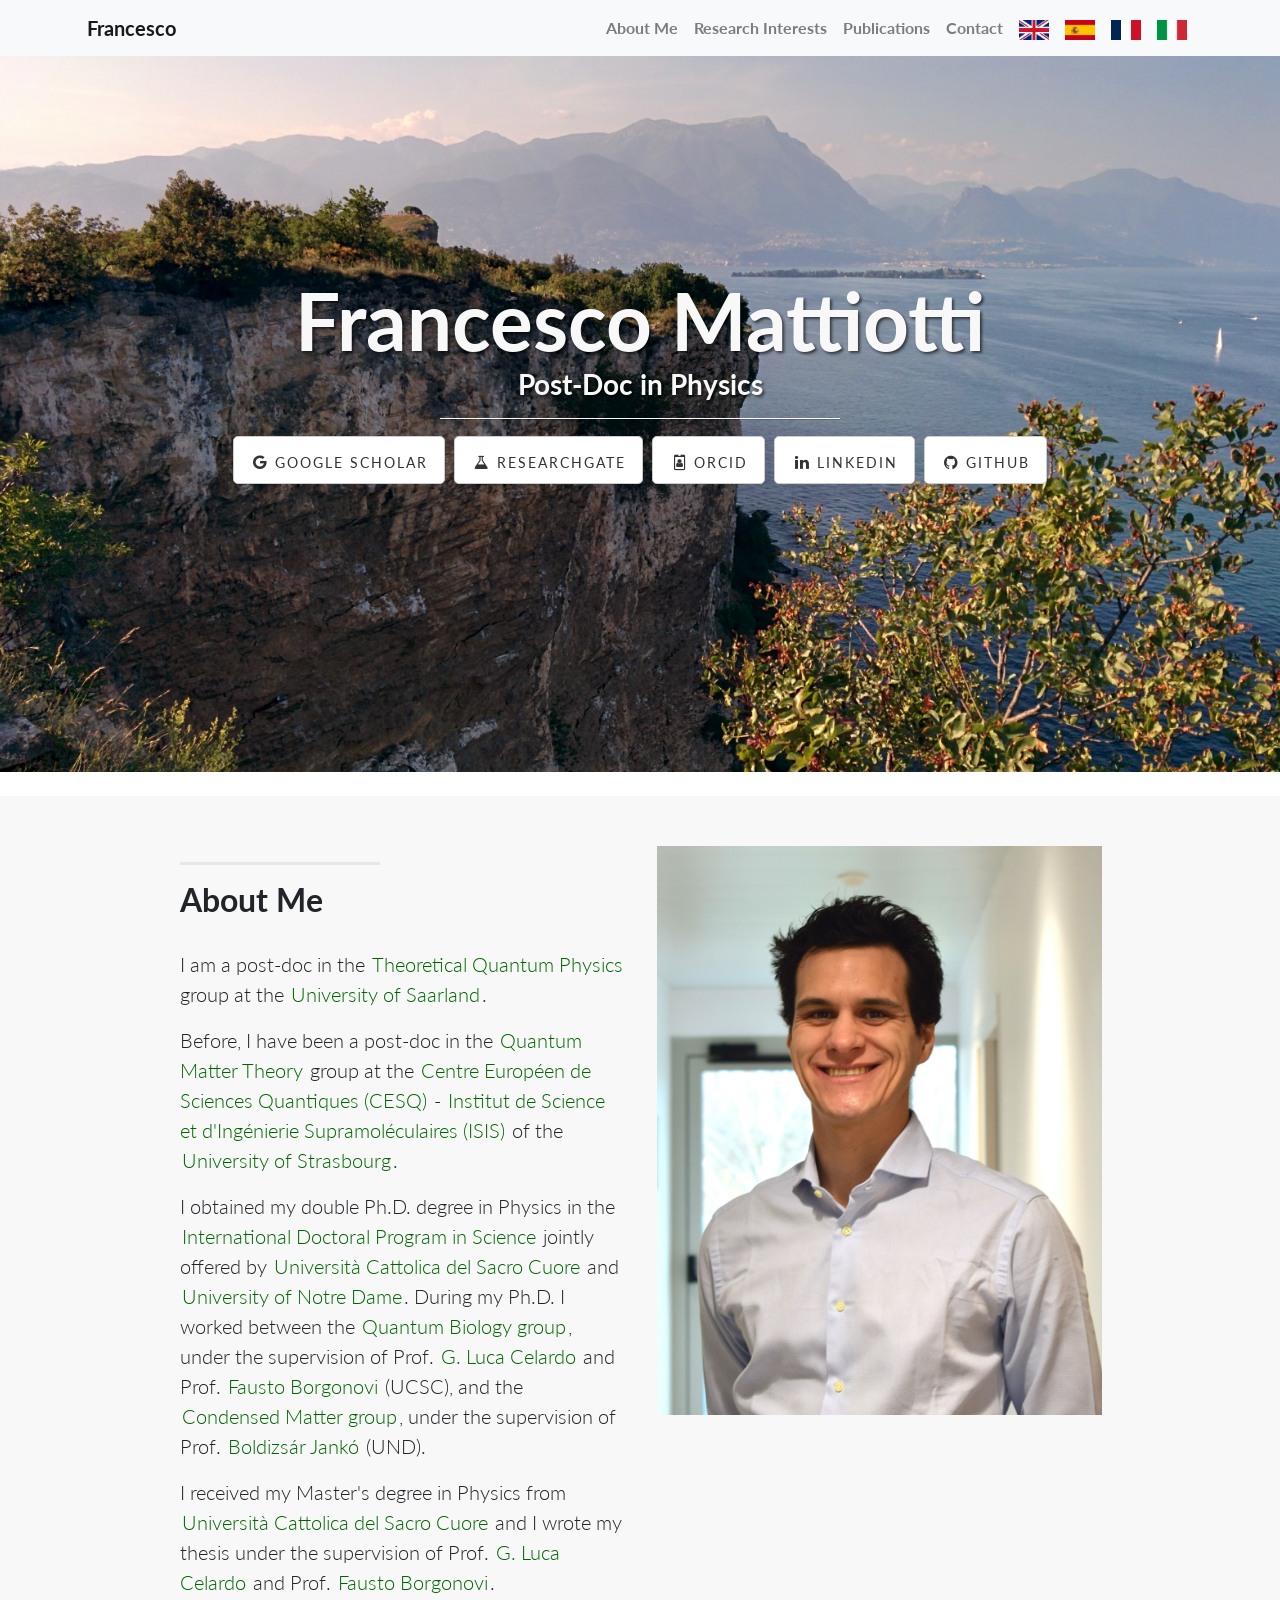
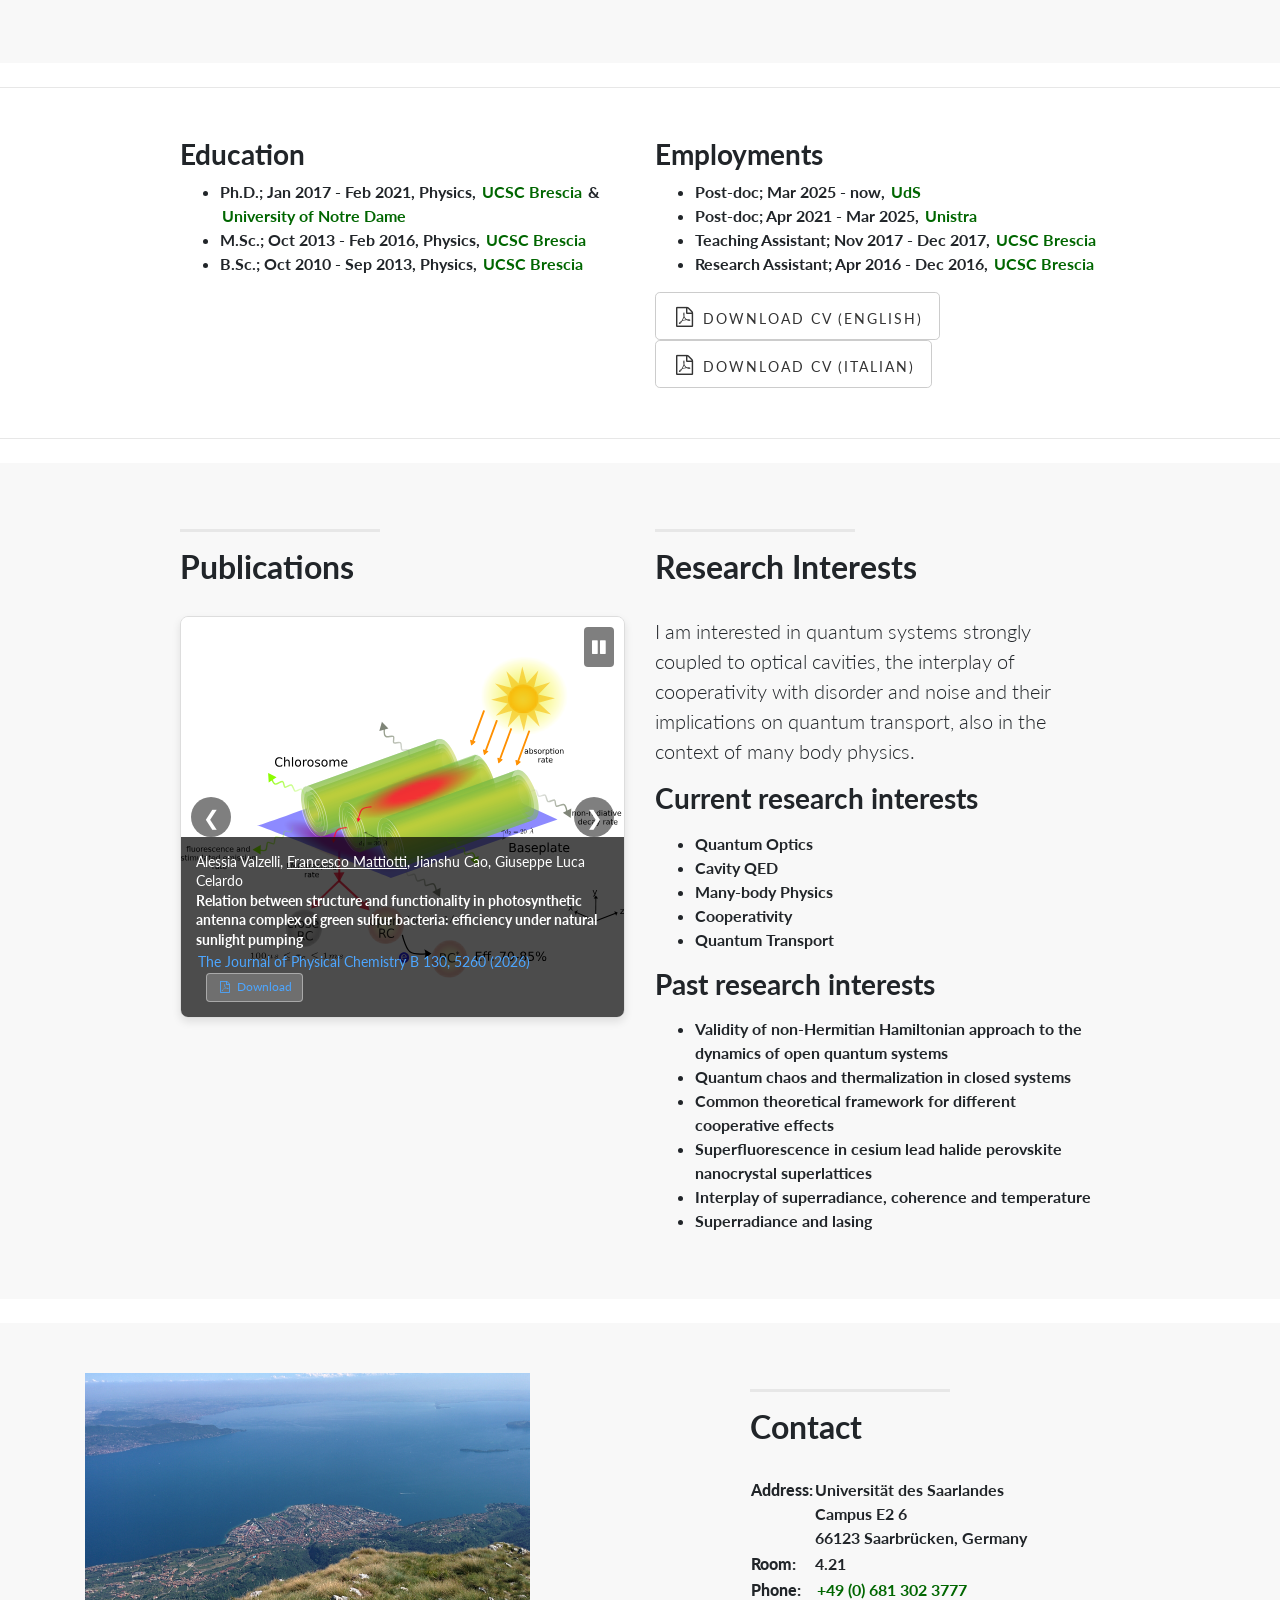
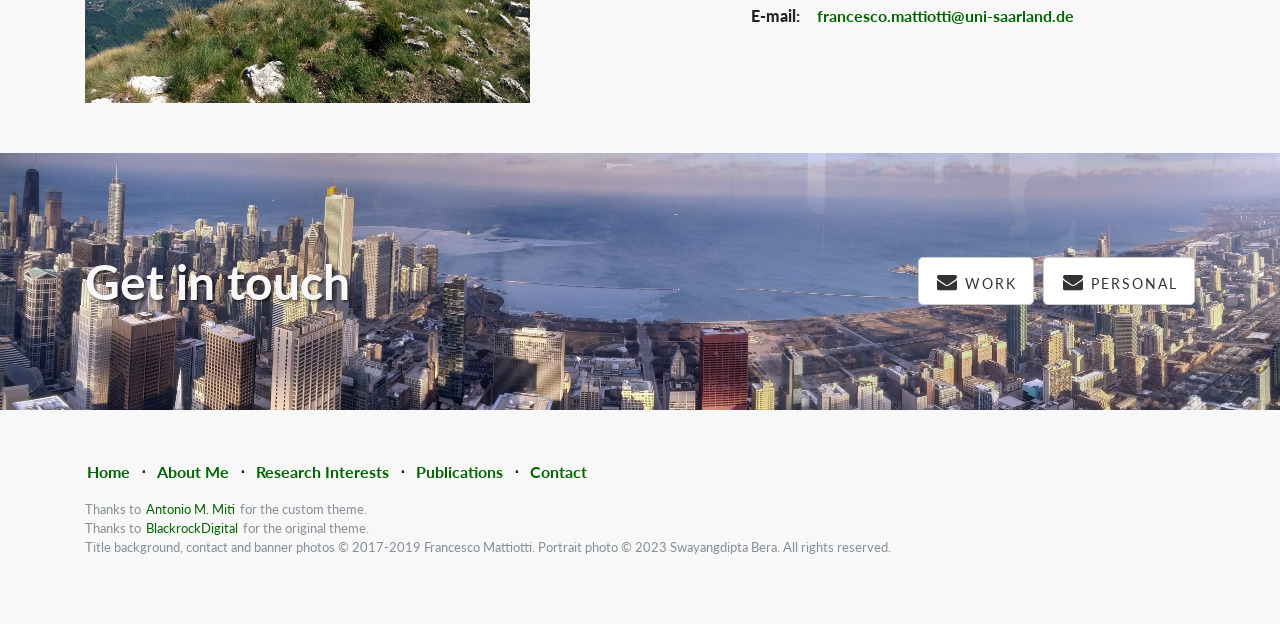
==== commit 4445fccf: "jianshu alessia paper published, drag-to-change-slide" ====
--- a/index.html
+++ b/index.html
@@ -149,6 +149,13 @@
     }
     .slideshow-caption strong {
       font-weight: bold;
+    }
+    .slideshow-slides {
+      cursor: grab;
+      user-select: none;
+    }
+    .slideshow-slides:active {
+      cursor: grabbing;
     }
   </style>
 
@@ -570,7 +577,7 @@
       });
     }
 
-    // ===== SLIDESHOW LOGIC =====
+// ===== SLIDESHOW LOGIC (with drag support) =====
     function initSlideshow() {
       const slides = document.getElementById('slides');
       const slideItems = document.querySelectorAll('.slideshow-slide');
@@ -583,8 +590,15 @@
       let autoPlayInterval;
       let isPlaying = false;
 
+      // Drag support variables
+      let isDragging = false;
+      let startX = 0;
+      let currentX = 0;
+      let startTranslate = 0;
+
       function updateSlidePosition() {
         slides.style.transform = `translateX(-${currentIndex * 100}%)`;
+        slides.style.transition = 'transform 0.3s ease';
       }
 
       function nextSlide() {
@@ -597,9 +611,69 @@
         updateSlidePosition();
       }
 
+      // --- Drag functions ---
+      function startDrag(e) {
+        if (e.type === 'mousedown' && e.button !== 0) return; // Only left mouse button
+        isDragging = true;
+        startX = getClientX(e);
+        startTranslate = currentIndex;
+        slides.style.transition = 'none';
+        slides.style.cursor = 'grabbing';
+        e.preventDefault();
+      }
+
+      function drag(e) {
+        if (!isDragging) return;
+        currentX = getClientX(e);
+        const deltaX = currentX - startX;
+        const offset = startTranslate * 100 - deltaX / window.innerWidth * 100;
+        slides.style.transform = `translateX(-${offset}%)`;
+        e.preventDefault();
+      }
+
+      function endDrag(e) {
+        if (!isDragging) return;
+        isDragging = false;
+        slides.style.cursor = 'grab';
+        slides.style.transition = 'transform 0.3s ease';
+
+        const deltaX = currentX - startX;
+        const threshold = 50; // Minimum pixels to trigger slide change
+
+        if (Math.abs(deltaX) > threshold) {
+          if (deltaX > 0) {
+            prevSlide();
+          } else {
+            nextSlide();
+          }
+        } else {
+          // Return to the original position if drag was too small
+          updateSlidePosition();
+        }
+        e.preventDefault();
+      }
+
+      function getClientX(e) {
+        return e.type.includes('mouse') ? e.clientX : e.touches[0].clientX;
+      }
+
+      // --- Event Listeners ---
+      // Mouse events
+      slides.addEventListener('mousedown', startDrag);
+      slides.addEventListener('mousemove', drag);
+      slides.addEventListener('mouseup', endDrag);
+      slides.addEventListener('mouseleave', endDrag);
+
+      // Touch events
+      slides.addEventListener('touchstart', startDrag, { passive: false });
+      slides.addEventListener('touchmove', drag, { passive: false });
+      slides.addEventListener('touchend', endDrag);
+
+      // Button events
       nextBtn.addEventListener('click', nextSlide);
       prevBtn.addEventListener('click', prevSlide);
 
+      // Play/Pause logic
       function toggleAutoPlay() {
         if (isPlaying) {
           clearInterval(autoPlayInterval);
@@ -820,7 +894,7 @@
                     Alessia Valzelli, <u>Francesco Mattiotti</u>, Jianshu Cao, Giuseppe Luca Celardo<br>
                     <strong>Relation between structure and functionality in photosynthetic antenna complex of green sulfur bacteria: efficiency under natural sunlight pumping</strong><br>
                     <div class="reference-line">
-                      <a href="https://doi.org/10.1021/acs.jpcb.6c00303">The Journal of Physical Chemistry B (2026)</a>
+                      <a href="https://doi.org/10.1021/acs.jpcb.6c00303">The Journal of Physical Chemistry B 130, 5260 (2026)</a>
                       <a href="./papers/2510.19453v1.pdf" class="download-btn"><i class="fa fa-file-pdf-o fa-fw"></i><span data-translate="publications-download">Download</span></a>
                     </div>
                   </div>
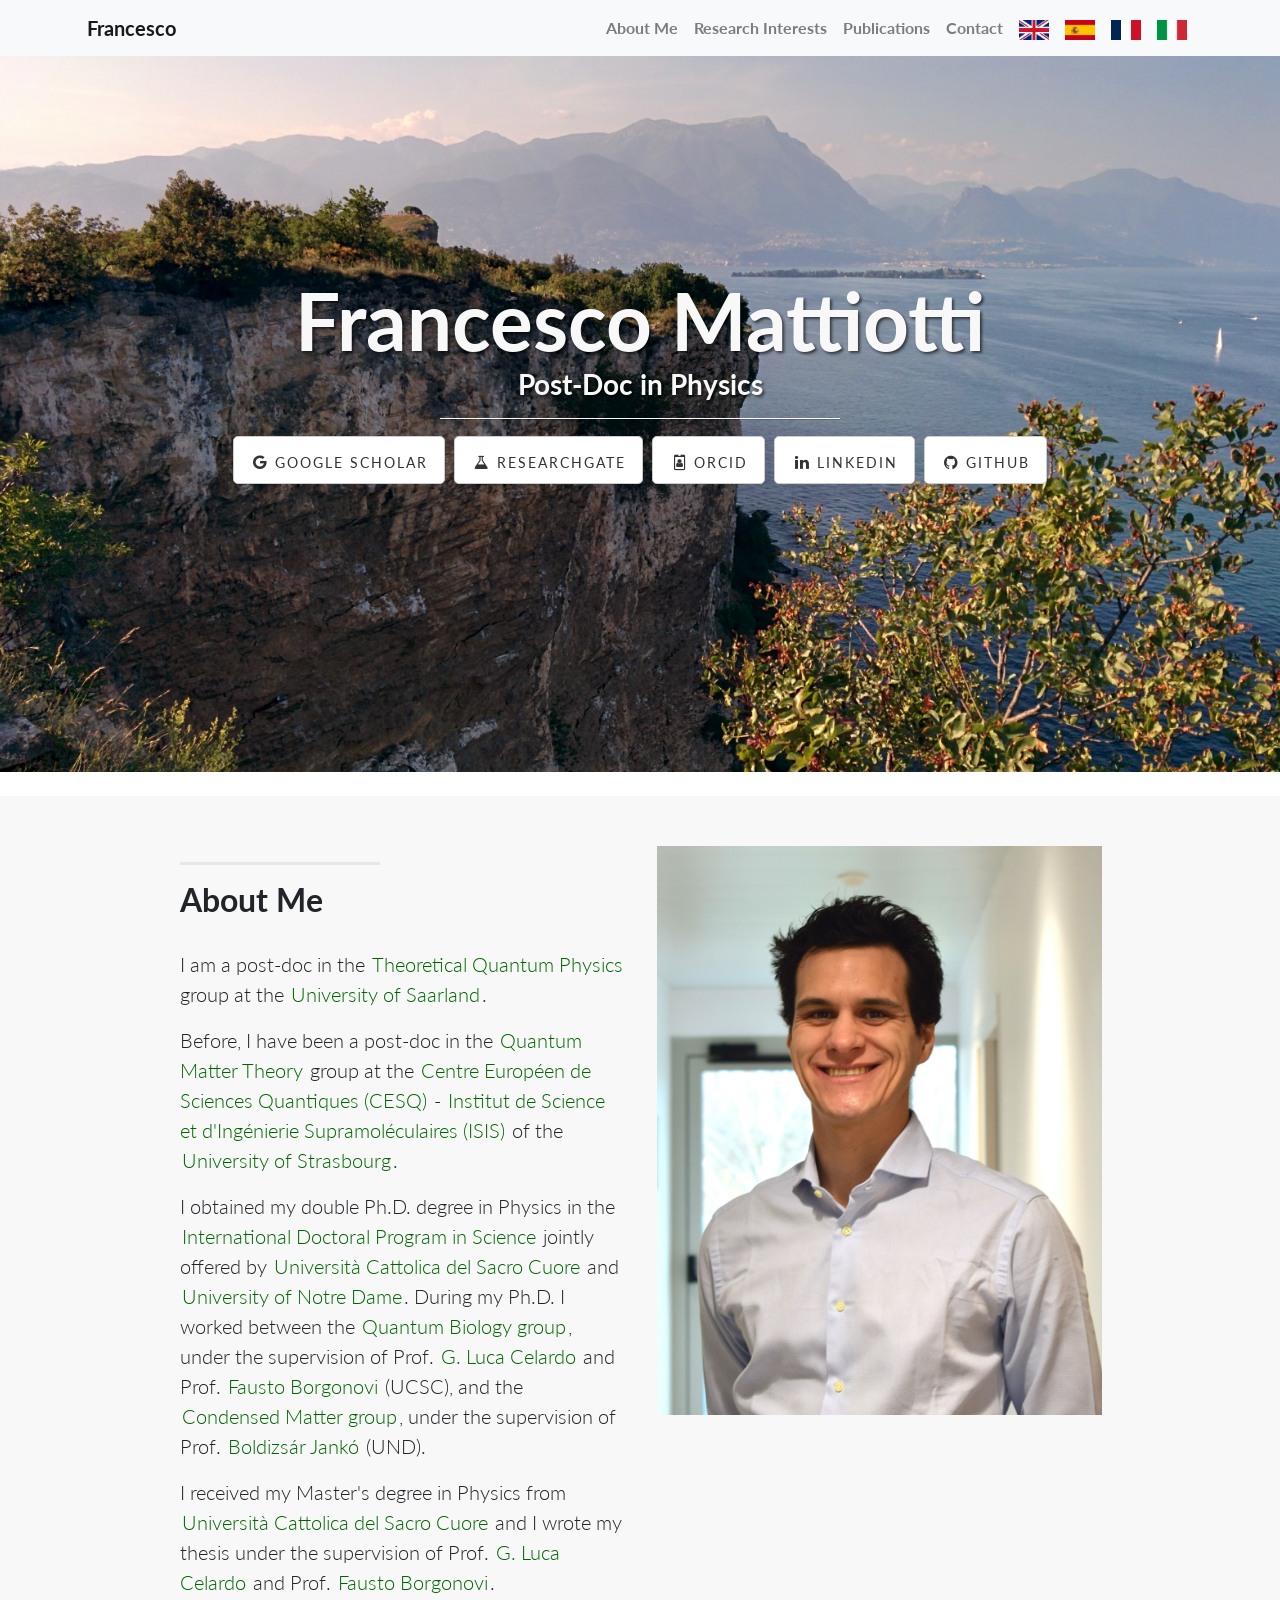
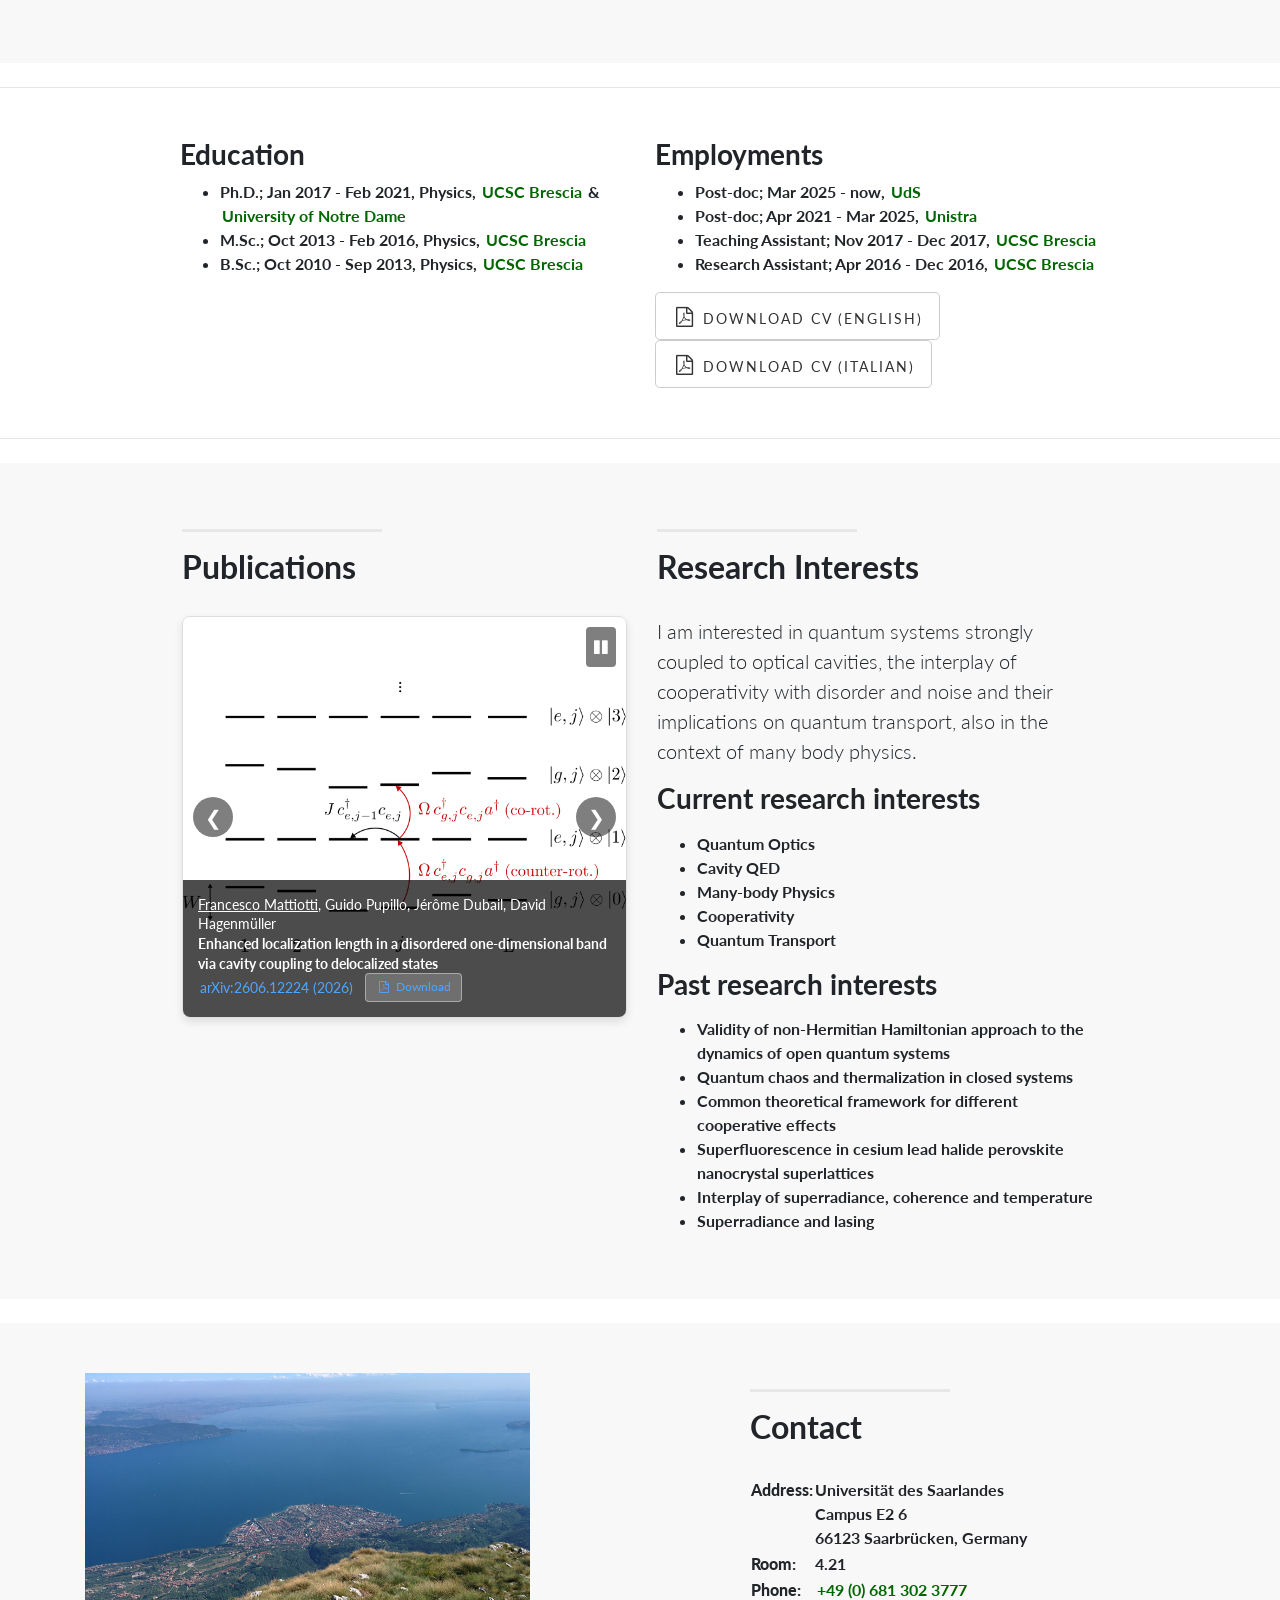
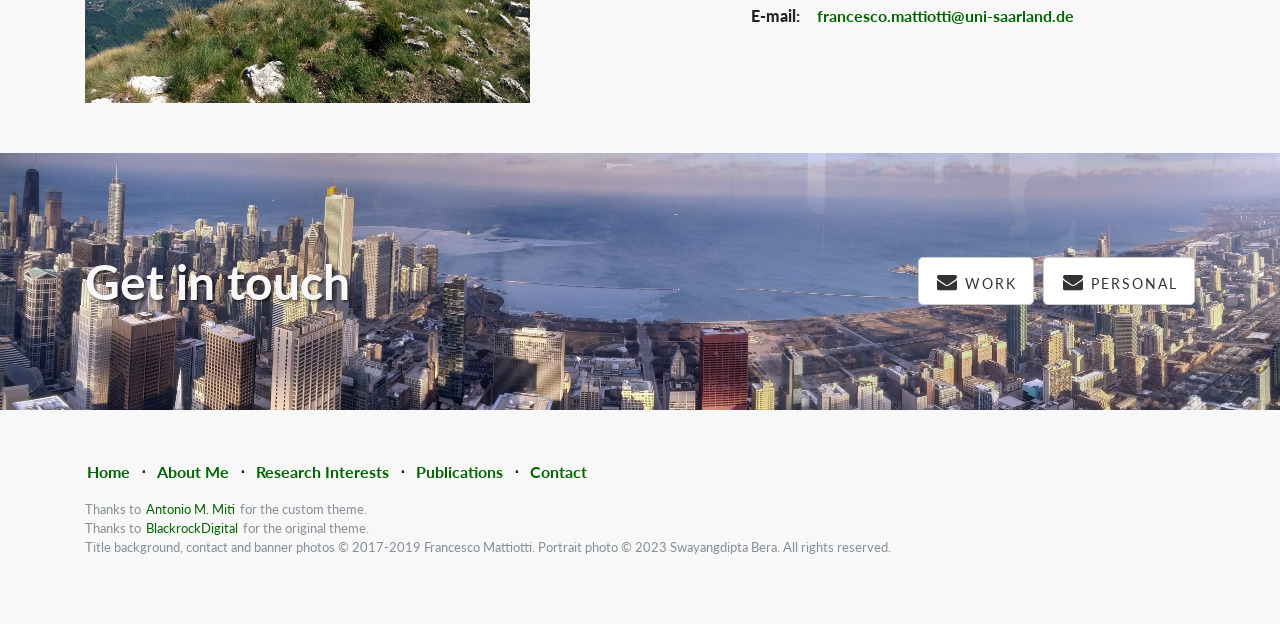
==== commit 2c64d3df: "fermion paper on arXiv" ====
--- a/index.html
+++ b/index.html
@@ -218,6 +218,7 @@
         "publications-download": "Download",
 
         // --- Alt Texts (for images) ---
+        "alt-2026-2": "Enhanced localization length in a disordered one-dimensional band via cavity coupling to delocalized states",
         "alt-2026-1": "Time complexity of a monitored quantum search with resetting",
         "alt-2025-1": "Scale-invariant phase transition of disordered bosons in one dimension",
         "alt-2025-2": "Disorder in Cavity-modified Transport and Chemistry",
@@ -318,6 +319,7 @@
         "publications-download": "Descarga",
 
         // --- Alt Texts (for images) ---
+        "alt-2026-2": "Aumento de la longitud de localización en una banda unidimensional desordenada mediante el acoplamiento de cavidades a estados deslocalizados",
         "alt-2026-1": "Complejidad temporal de una búsqueda cuántica monitorizada con reinicio",
         "alt-2025-1": "Transición de fase invariante de escala de bosones desordenados en una dimensión",
         "alt-2025-2": "Desorden en el transporte y química modificados por cavidad",
@@ -418,6 +420,7 @@
         "publications-download": "Scarica",
 
         // --- Alt Texts (for images) ---
+        "alt-2026-2": "Aumento della lunghezza di localizzazione in una banda unidimensionale disordinata tramite accoppiamento di cavità a stati delocalizzati",
         "alt-2026-1": "Complessità temporale di una ricerca quantistica monitorata con riavvio",
         "alt-2025-1": "Transizione di fase invariante di scala di bosoni disordinati in una dimensione",
         "alt-2025-2": "Disordine nel trasporto e nella chimica modificati dalla cavità",
@@ -518,6 +521,7 @@
         "publications-download": "Télécharger",
       
         // --- Alt Texts (for images) ---
+        "alt-2026-2": "Augmentation de la longueur de localisation dans une bande unidimensionnelle désordonnée grâce au couplage de cavités à des états délocalisés",
         "alt-2026-1": "Complexité temporelle d’une recherche quantique surveillée avec réinitialisation",
         "alt-2025-1": "Transition de phase invariante d’échelle de bosons désordonnés en une dimension",
         "alt-2025-2": "Désordre dans le transport et la chimie modifiés par cavité",
@@ -881,6 +885,7 @@
               <li data-translate="research-past-item6">Superradiance and lasing</li>
             </ul>
           </div>
+          <a name="publications"></a>
           <div class="col-lg-5 ml-auto">
             <hr class="section-heading-spacer">
             <div class="clearfix"></div>
@@ -888,6 +893,18 @@
             <div class="slideshow-container">
               <div class="slideshow-slides" id="slides">
                 <!-- 2026 -->
+                <div class="slideshow-slide">
+                  <img src="figures/enhancedlocalization.png" data-translate-alt="alt-2026-2" alt="Enhanced localization length in a disordered one-dimensional band via cavity coupling to delocalized states" />
+                  <div class="slideshow-caption">
+                    <u>Francesco Mattiotti</u>, Guido Pupillo, Jérôme Dubail, David Hagenmüller<br>
+                    <strong>Enhanced localization length in a disordered one-dimensional band via cavity coupling to delocalized states</strong><br>
+                    <div class="reference-line">
+                      <a href="https://arxiv.org/abs/2606.12224">arXiv:2606.12224 (2026)</a>
+                      <a href="./papers/2606.12224v1.pdf" class="download-btn"><i class="fa fa-file-pdf-o fa-fw"></i><span data-translate="publications-download">Download</span></a>
+                    </div>
+                  </div>
+                </div>
+
                 <div class="slideshow-slide">
                   <img src="figures/functionality.svg" data-translate-alt="alt-2025-3" alt="Relation between structure and functionality in photosynthetic antenna complex" />
                   <div class="slideshow-caption">
